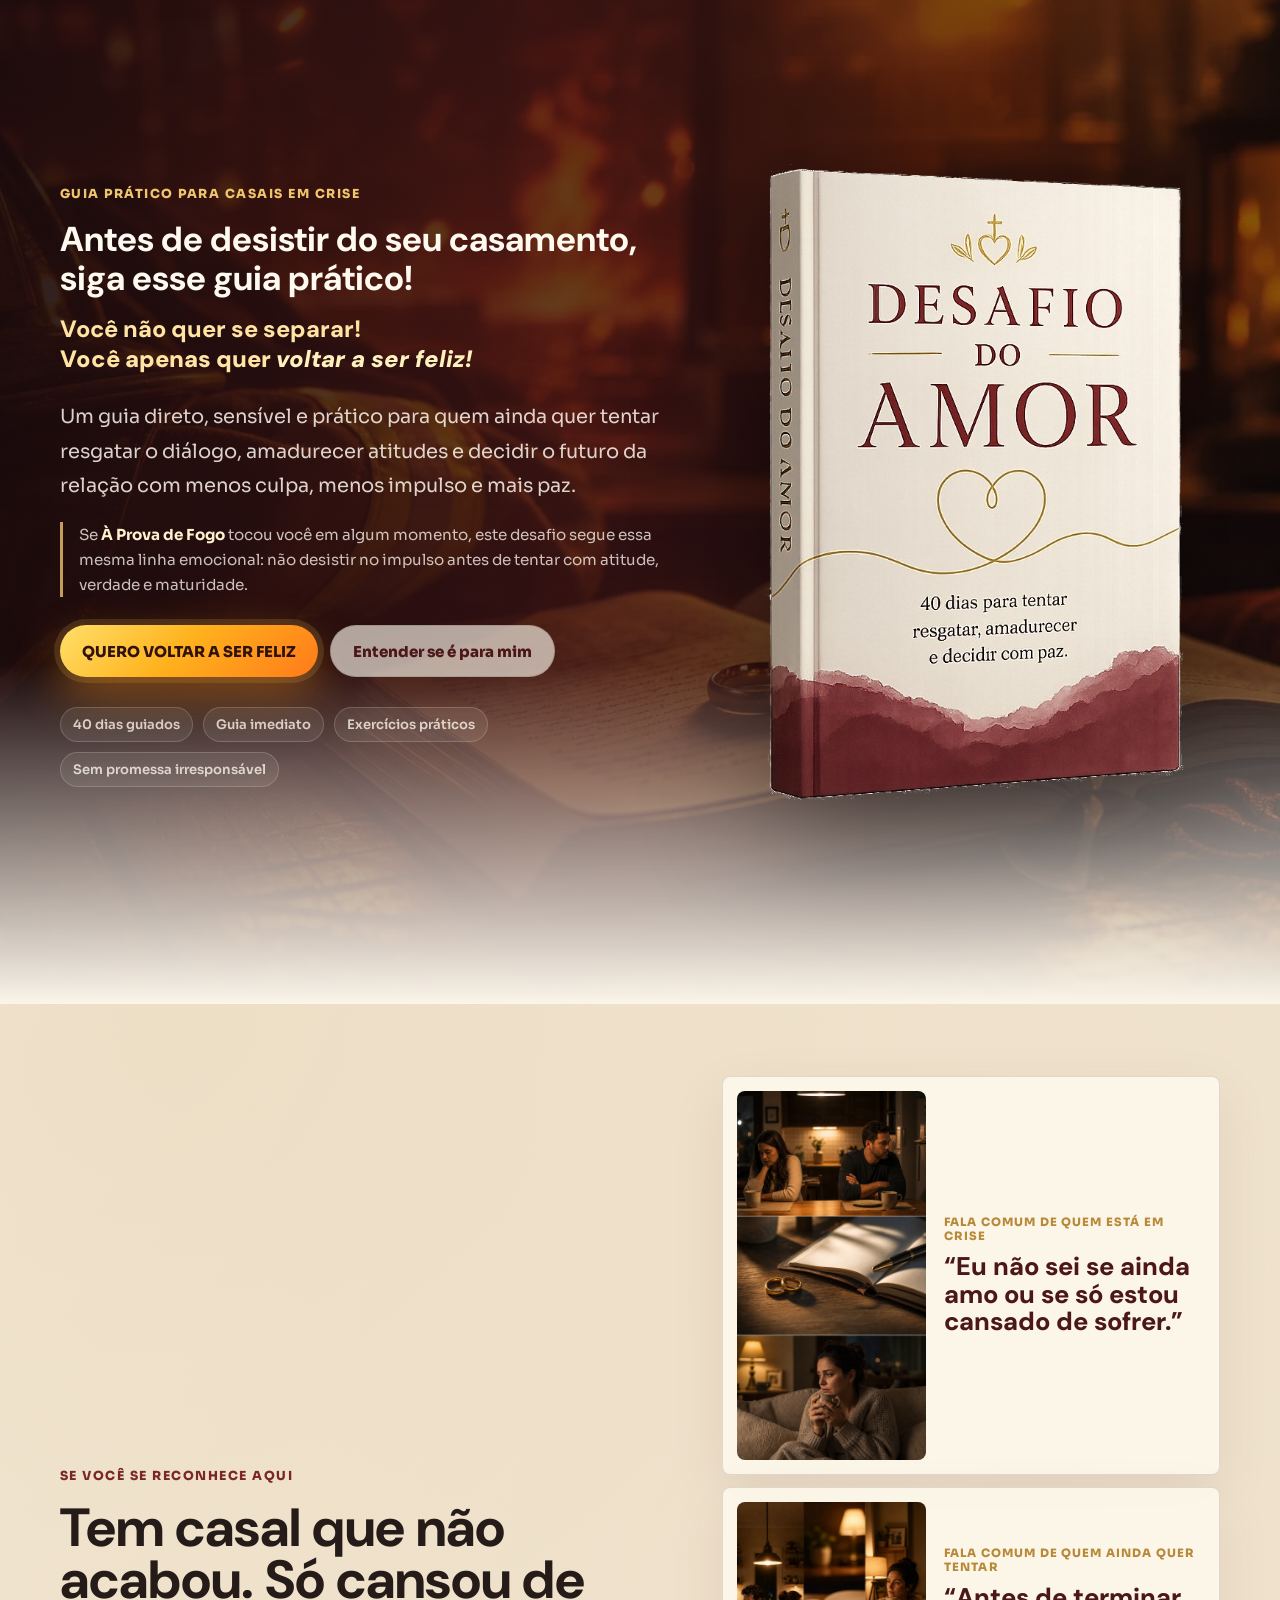
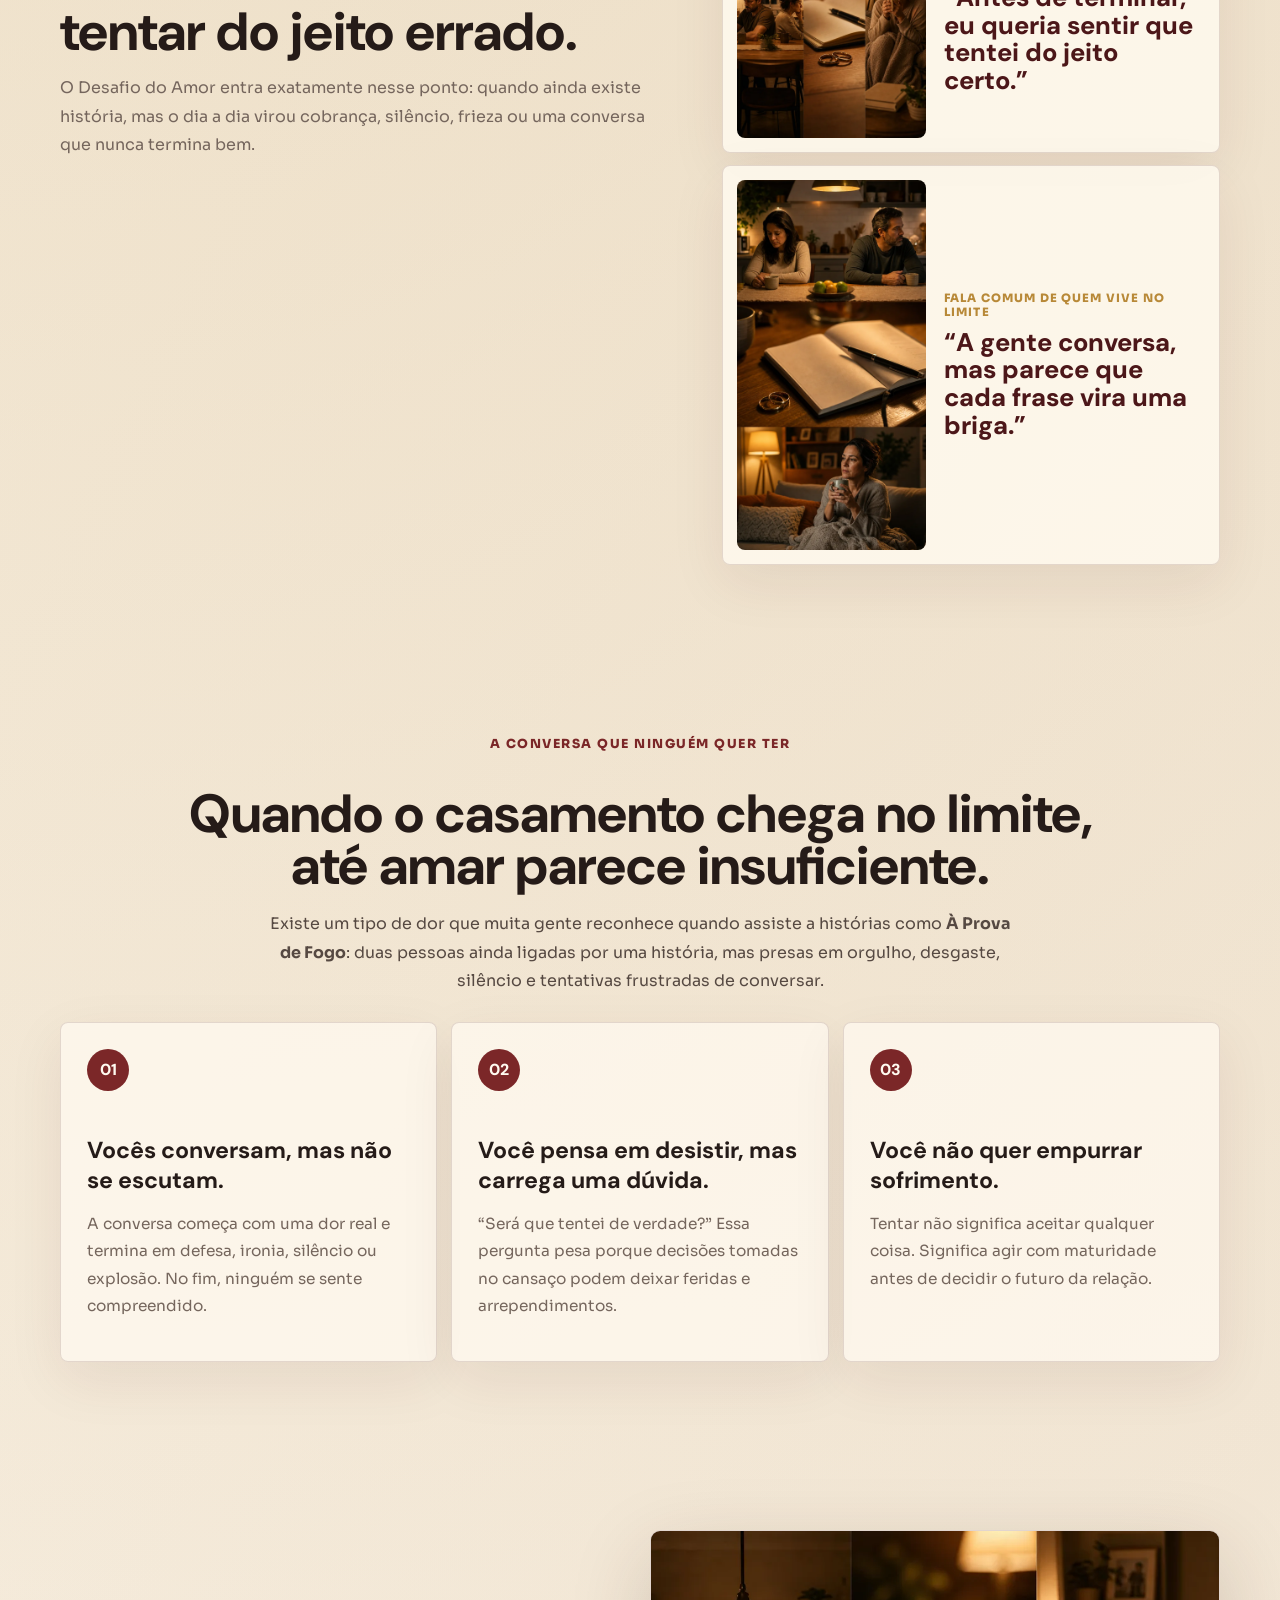
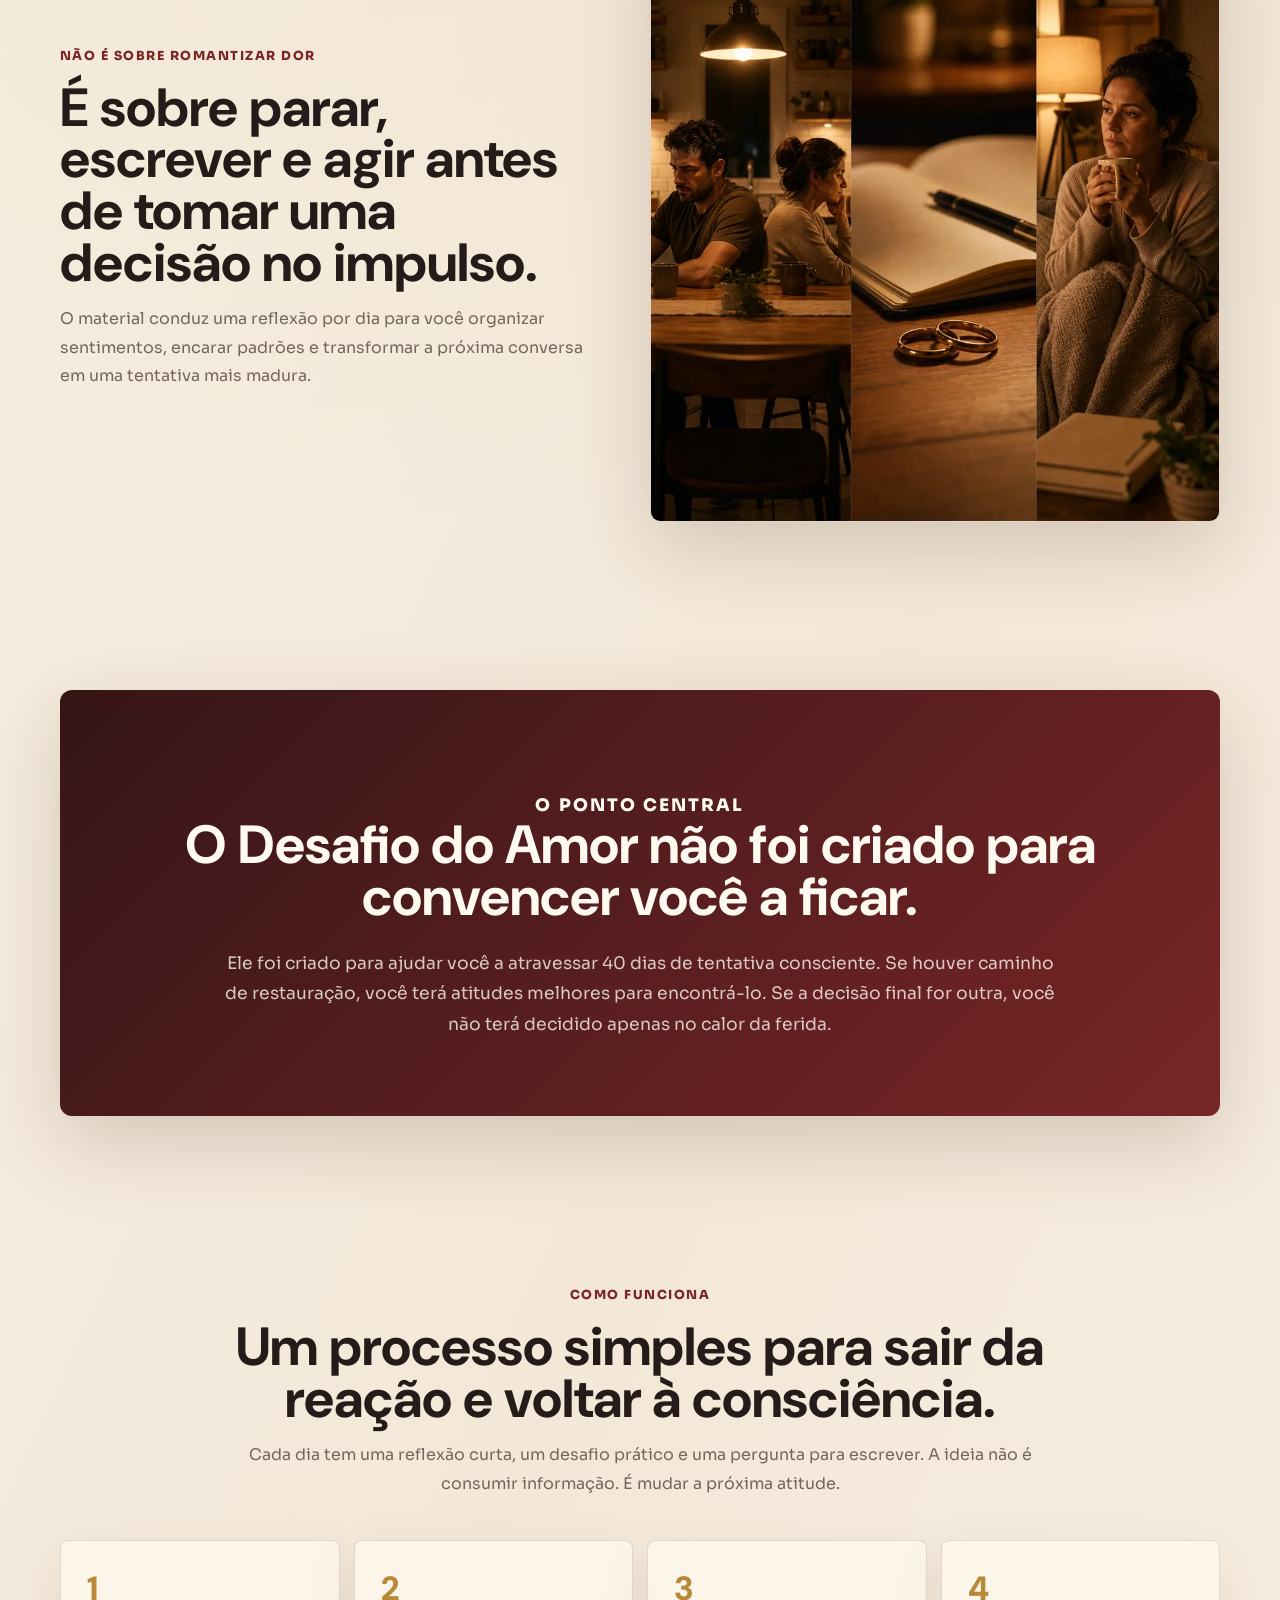
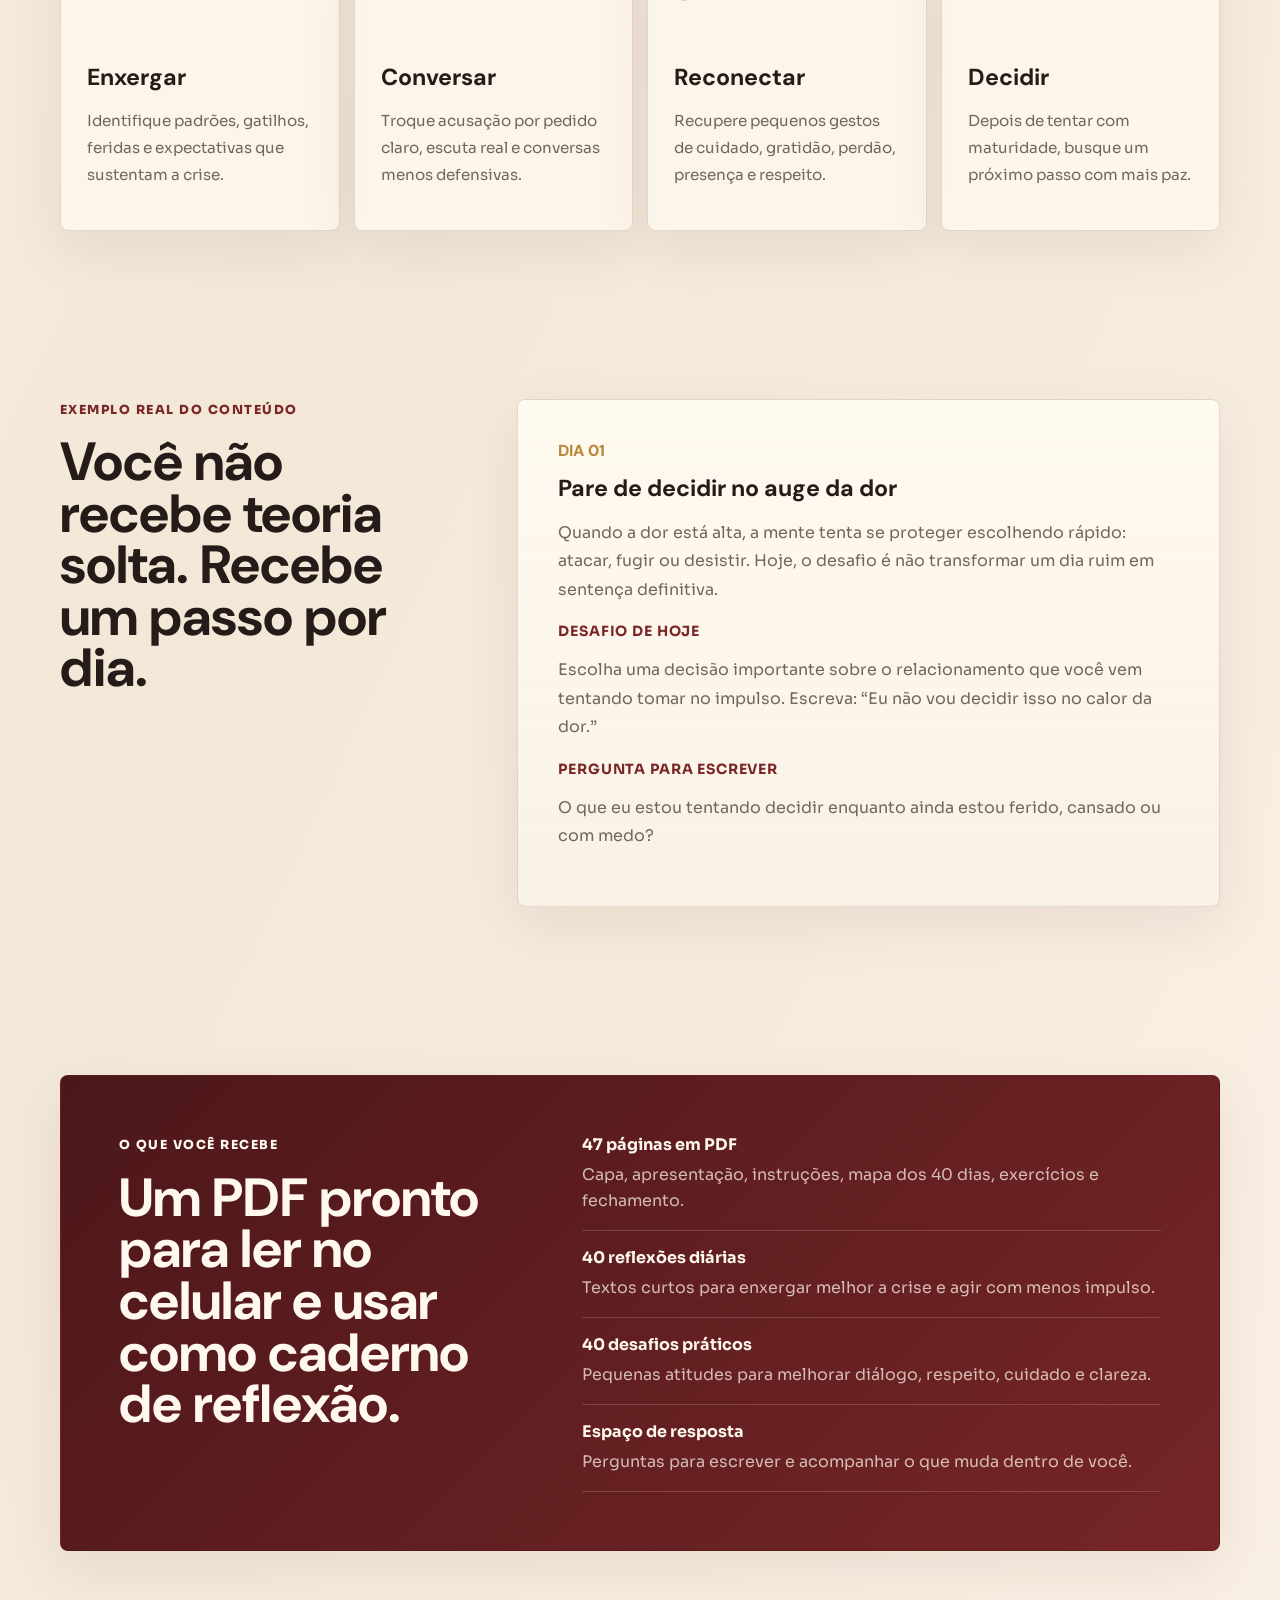
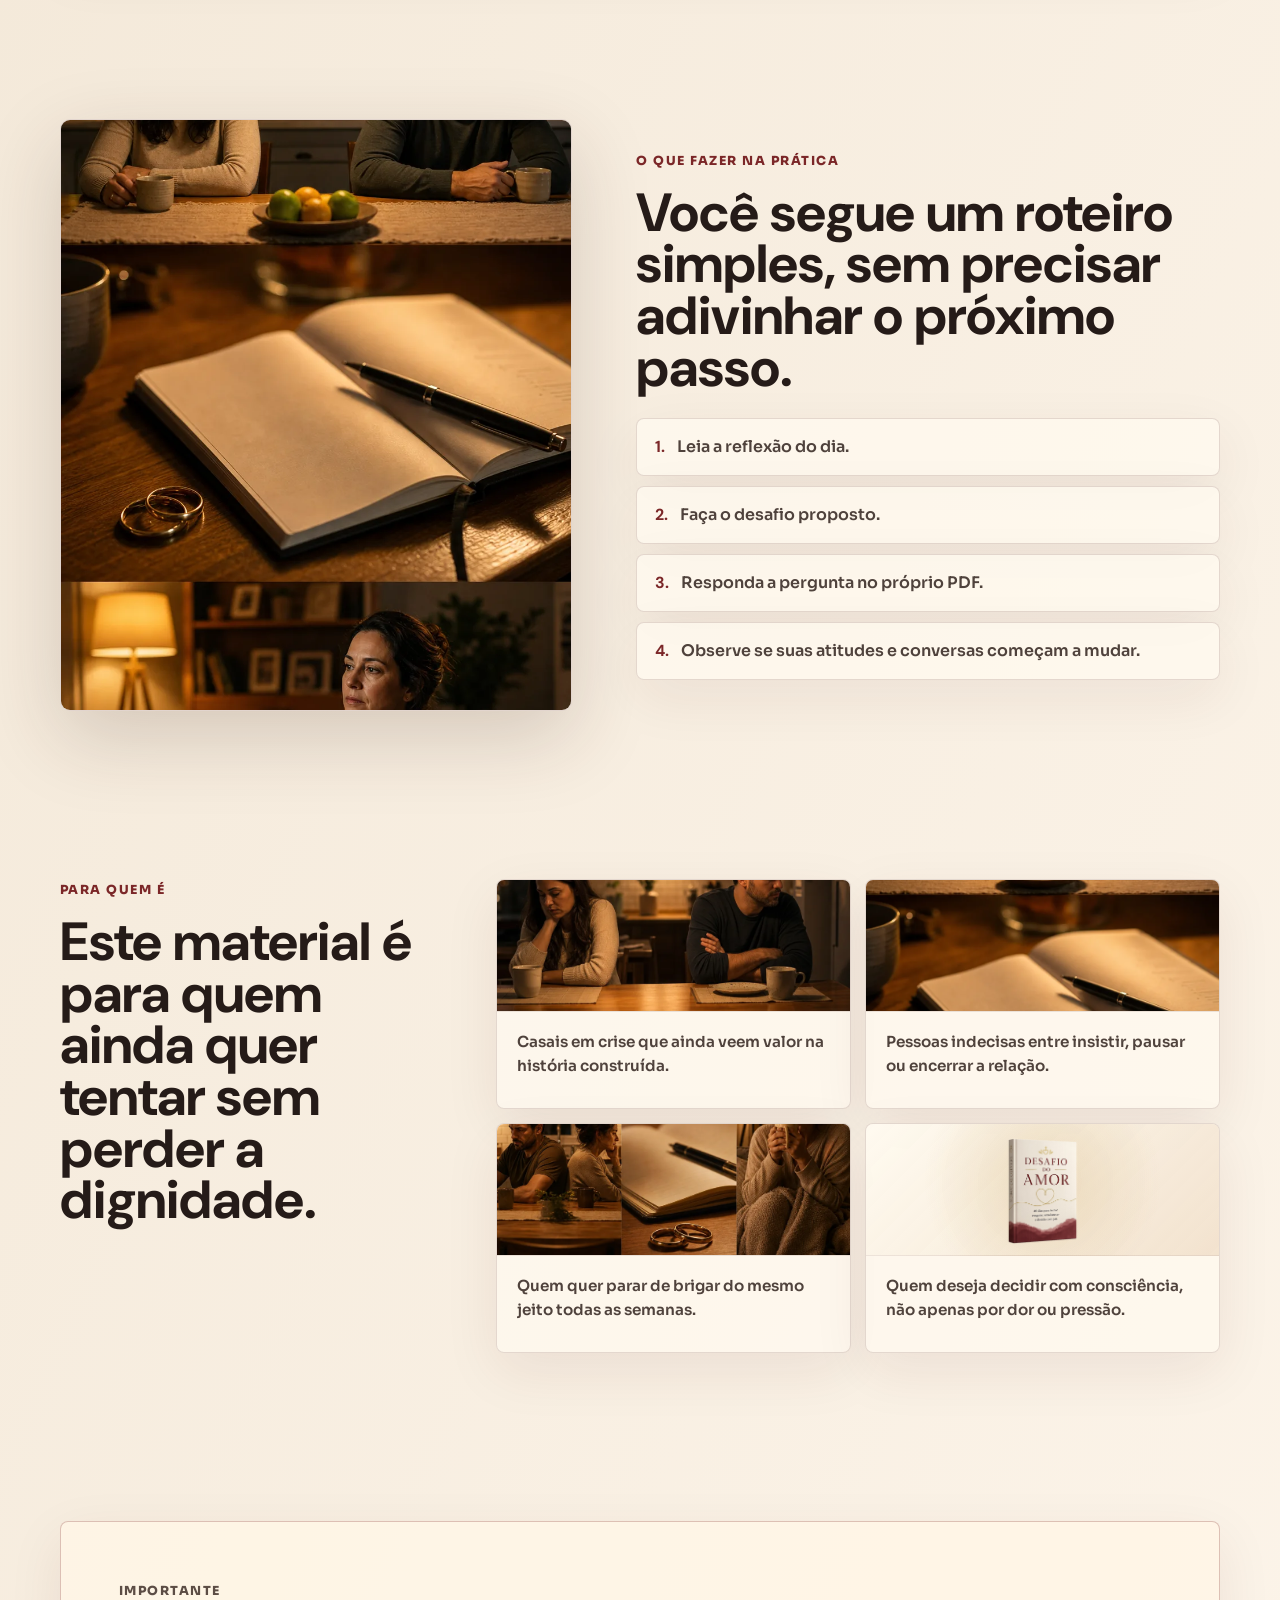
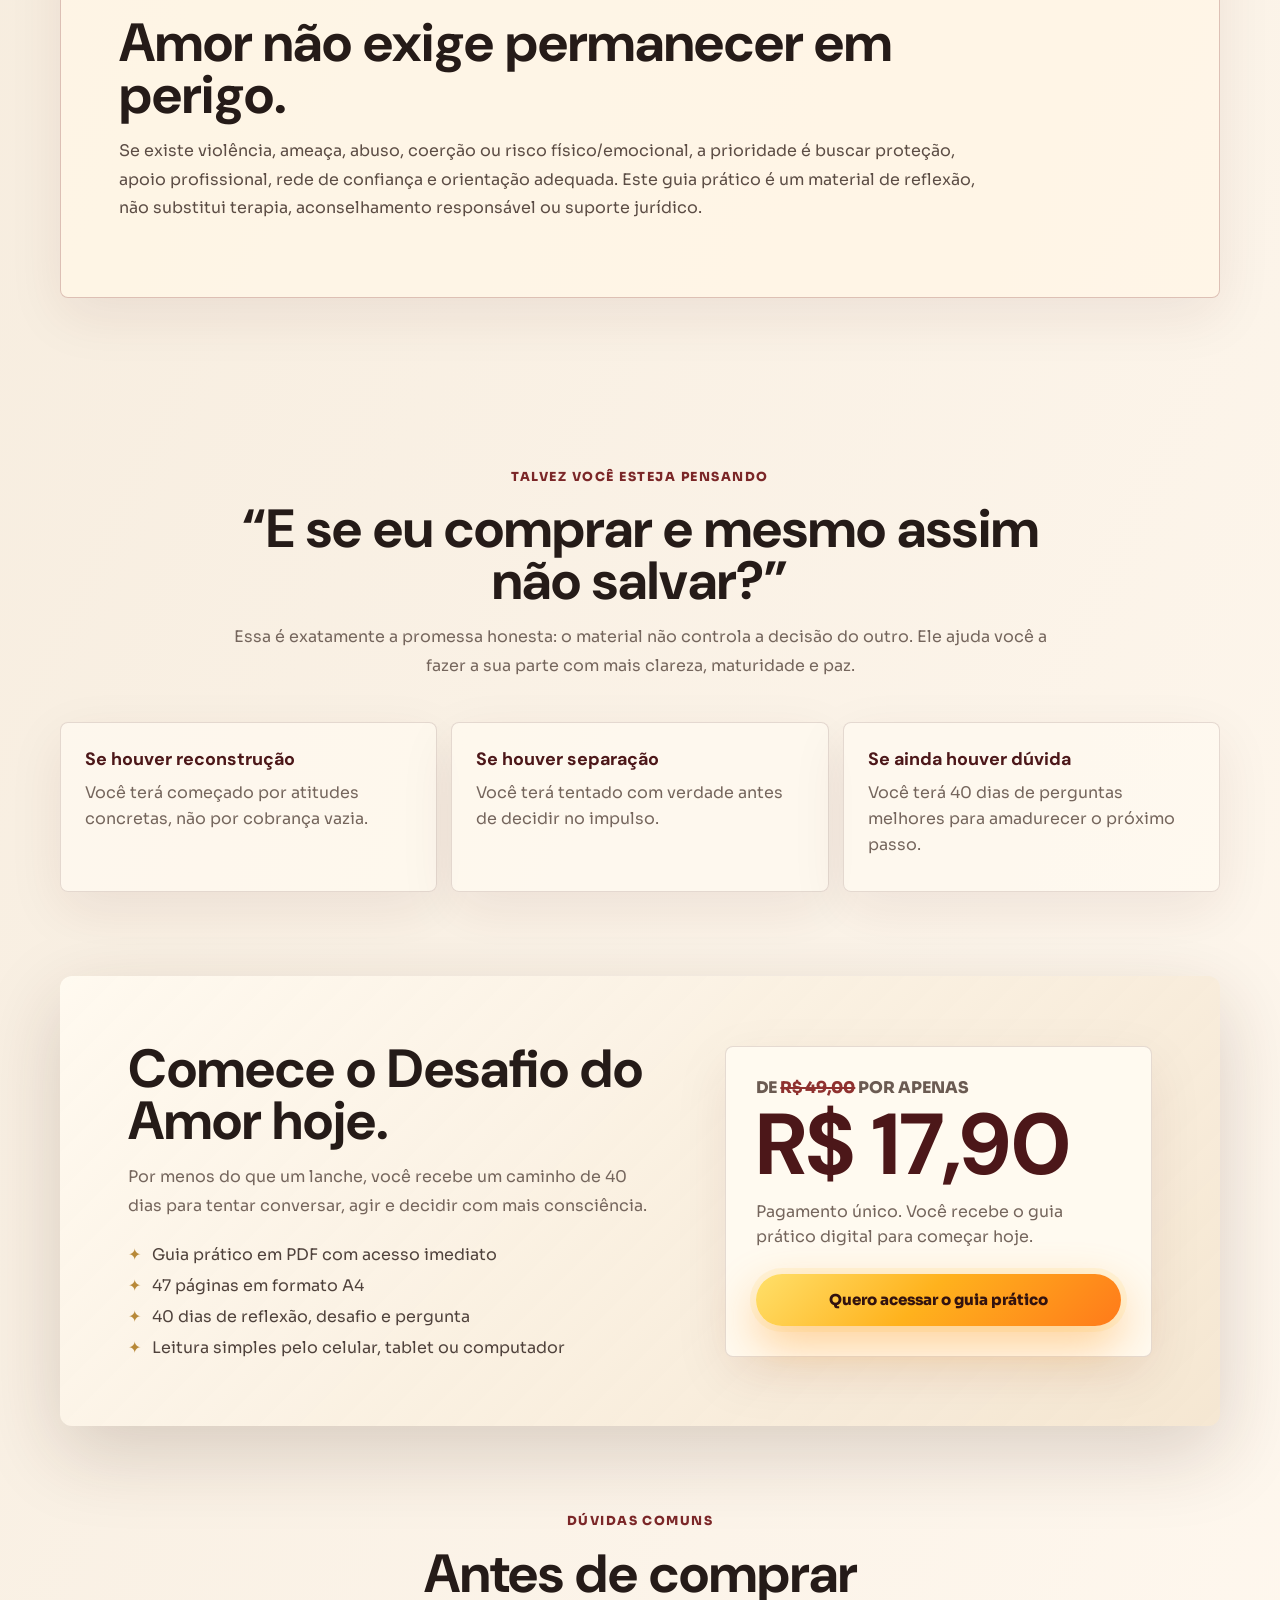
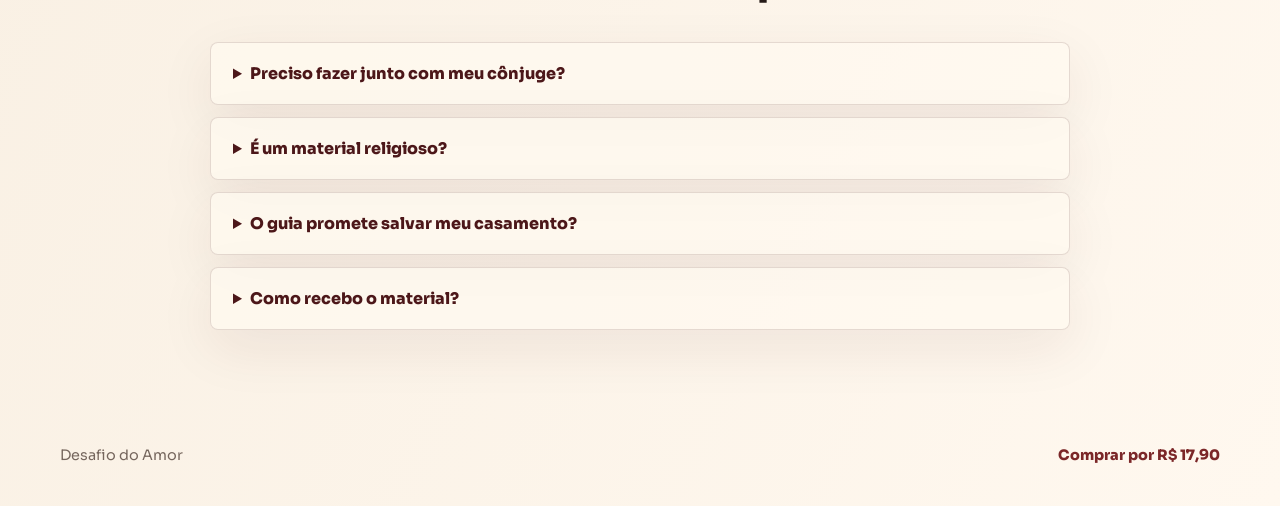
==== guia-desafio-do-amor/index.html @ afd7acd1 "Point secondary hero CTA to audience section" ====
<!doctype html>
<html lang="pt-BR">
  <head>
    <meta charset="utf-8" />
    <meta name="viewport" content="width=device-width, initial-scale=1" />
    <base href="/guia-desafio-do-amor/" />
    <title>Desafio do Amor | Guia prático de 40 dias para tentar com consciência</title>
    <meta
      name="description"
      content="Uma página de vendas completa para o guia prático Desafio do Amor: 40 dias para tentar resgatar, amadurecer e decidir com paz."
    />
    <meta name="robots" content="index, follow" />
    <meta name="theme-color" content="#4c1719" />
    <link rel="canonical" href="https://editorabuzzy.com/guia-desafio-do-amor" />
    <meta property="og:type" content="website" />
    <meta property="og:locale" content="pt_BR" />
    <meta property="og:url" content="https://editorabuzzy.com/guia-desafio-do-amor" />
    <meta property="og:title" content="Desafio do Amor" />
    <meta property="og:description" content="Antes de desistir do seu casamento, siga esse guia prático!" />
    <meta property="og:image" content="https://editorabuzzy.com/guia-desafio-do-amor/assets/images/desafio-do-amor-livro-novo.jpg" />
    <meta name="twitter:card" content="summary_large_image" />
    <meta name="twitter:title" content="Desafio do Amor" />
    <meta name="twitter:description" content="Antes de desistir do seu casamento, siga esse guia prático!" />
    <meta name="twitter:image" content="https://editorabuzzy.com/guia-desafio-do-amor/assets/images/desafio-do-amor-livro-novo.jpg" />
    <link rel="icon" href="assets/images/favicon.svg" type="image/svg+xml" />
    <link rel="preconnect" href="https://connect.facebook.net" crossorigin />
    <link rel="preconnect" href="https://fonts.googleapis.com" />
    <link rel="preconnect" href="https://fonts.gstatic.com" crossorigin />
    <link rel="preload" as="image" href="assets/images/desafio-do-amor-cinematic-bg.webp" fetchpriority="high" />
    <link rel="preload" as="image" href="assets/images/desafio-do-amor-livro-novo.png" fetchpriority="high" />
    <link rel="stylesheet" href="style.css?v=20260706-1931" />
    <script>
      !function(f,b,e,v,n,t,s){if(f.fbq)return;n=f.fbq=function(){n.callMethod?
      n.callMethod.apply(n,arguments):n.queue.push(arguments)};if(!f._fbq)f._fbq=n;
      n.push=n;n.loaded=!0;n.version='2.0';n.queue=[];t=b.createElement(e);t.async=!0;
      t.src=v;s=b.getElementsByTagName(e)[0];s.parentNode.insertBefore(t,s)}(window,
      document,'script','https://connect.facebook.net/en_US/fbevents.js');
      fbq('init', '463353215468745');
      fbq('track', 'PageView');
      fbq('track', 'ViewContent', {
        content_name: 'Desafio do Amor',
        content_category: 'Guia pratico',
        value: 17.90,
        currency: 'BRL'
      });
    </script>
  </head>
  <body>
    <noscript>
      <img height="1" width="1" style="display:none" alt=""
        src="https://www.facebook.com/tr?id=463353215468745&ev=PageView&noscript=1" />
    </noscript>
    <main id="top">
      <section class="hero">
        <div class="hero-copy" data-reveal>
          <p class="eyebrow">Guia prático para casais em crise</p>
          <h1 class="hero-promise">Antes de desistir do seu casamento, siga esse guia prático!</h1>
          <p class="hero-subpromise">
            <span>Você não quer se separar!</span>
            <strong>Você apenas quer <em>voltar a ser feliz!</em></strong>
          </p>
          <p class="hero-lead">
            Um guia direto, sensível e prático para quem ainda quer tentar resgatar o diálogo,
            amadurecer atitudes e decidir o futuro da relação com menos culpa, menos impulso e mais paz.
          </p>
          <p class="film-reference">
            Se <strong>À Prova de Fogo</strong> tocou você em algum momento, este desafio segue essa mesma
            linha emocional: não desistir no impulso antes de tentar com atitude, verdade e maturidade.
          </p>
          <div class="hero-actions">
            <a class="button button-primary" href="https://pay.kiwify.com.br/bqqpAX1" data-checkout>QUERO VOLTAR A SER FELIZ</a>
            <a class="button button-secondary" href="#para-quem">Entender se é para mim</a>
          </div>
          <div class="hero-inline-product">
            <img src="assets/images/desafio-do-amor-livro-novo.png" width="666" height="878" alt="Capa do livro Desafio do Amor" loading="eager" fetchpriority="high" />
            <div>
              <strong>GUIA PRÁTICO pronto para começar hoje</strong>
              <span>40 reflexões, desafios práticos e espaço para escrever.</span>
              <p class="film-reference film-reference-mobile">
                Se <strong>À Prova de Fogo</strong> tocou você em algum momento, este desafio segue essa mesma
                linha emocional: não desistir no impulso antes de tentar com atitude, verdade e maturidade.
              </p>
            </div>
          </div>
          <div class="trust-row" aria-label="Benefícios principais">
            <span>40 dias guiados</span>
            <span>Guia imediato</span>
            <span>Exercícios práticos</span>
            <span>Sem promessa irresponsável</span>
          </div>
        </div>

        <div class="hero-visual" data-reveal>
          <div class="image-frame">
            <img src="assets/images/desafio-do-amor-livro-novo.png" width="666" height="878" alt="Capa do livro Desafio do Amor" loading="eager" fetchpriority="high" />
          </div>
        </div>
      </section>

      <section class="voice-section">
        <div class="voice-copy" data-reveal>
          <p class="eyebrow">Se você se reconhece aqui</p>
          <h2>Tem casal que não acabou. Só cansou de tentar do jeito errado.</h2>
          <p>
            O Desafio do Amor entra exatamente nesse ponto: quando ainda existe história, mas o
            dia a dia virou cobrança, silêncio, frieza ou uma conversa que nunca termina bem.
          </p>
        </div>
        <div class="voice-grid">
          <div class="voice-cards">
            <article data-reveal>
              <figure class="voice-card-image">
                <img src="assets/images/casal-distante.webp" width="897" height="1752" alt="Casal sentado distante em uma mesa" loading="lazy" decoding="async" />
              </figure>
              <div>
                <span>Fala comum de quem está em crise</span>
                <p>“Eu não sei se ainda amo ou se só estou cansado de sofrer.”</p>
              </div>
            </article>
            <article data-reveal>
              <figure class="voice-card-image">
                <img src="assets/images/aliancas-diario.webp" width="900" height="1124" alt="Alianças próximas de um diário aberto" loading="lazy" decoding="async" />
              </figure>
              <div>
                <span>Fala comum de quem ainda quer tentar</span>
                <p>“Antes de terminar, eu queria sentir que tentei do jeito certo.”</p>
              </div>
            </article>
            <article data-reveal>
              <figure class="voice-card-image">
                <img src="assets/images/reflexao-sofa.webp" width="897" height="1752" alt="Pessoa refletindo em casa com expressão cansada" loading="lazy" decoding="async" />
              </figure>
              <div>
                <span>Fala comum de quem vive no limite</span>
                <p>“A gente conversa, mas parece que cada frase vira uma briga.”</p>
              </div>
            </article>
          </div>
        </div>
      </section>

      <section id="historia" class="story-section">
        <div class="story-lede" data-reveal>
          <p class="eyebrow">A conversa que ninguém quer ter</p>
          <h2>Quando o casamento chega no limite, até amar parece insuficiente.</h2>
          <p>
            Existe um tipo de dor que muita gente reconhece quando assiste a histórias como
            <strong>À Prova de Fogo</strong>: duas pessoas ainda ligadas por uma história, mas presas em
            orgulho, desgaste, silêncio e tentativas frustradas de conversar.
          </p>
        </div>
        <div class="story-grid">
          <div class="story-card" data-reveal>
            <span>01</span>
            <h3>Vocês conversam, mas não se escutam.</h3>
            <p>
              A conversa começa com uma dor real e termina em defesa, ironia, silêncio ou explosão.
              No fim, ninguém se sente compreendido.
            </p>
          </div>
          <div class="story-card" data-reveal>
            <span>02</span>
            <h3>Você pensa em desistir, mas carrega uma dúvida.</h3>
            <p>
              “Será que tentei de verdade?” Essa pergunta pesa porque decisões tomadas no cansaço
              podem deixar feridas e arrependimentos.
            </p>
          </div>
          <div class="story-card" data-reveal>
            <span>03</span>
            <h3>Você não quer empurrar sofrimento.</h3>
            <p>
              Tentar não significa aceitar qualquer coisa. Significa agir com maturidade antes de
              decidir o futuro da relação.
            </p>
          </div>
        </div>
      </section>

      <section class="visual-break-section">
        <div class="visual-break-copy" data-reveal>
          <p class="eyebrow">Não é sobre romantizar dor</p>
          <h2>É sobre parar, escrever e agir antes de tomar uma decisão no impulso.</h2>
          <p>
            O material conduz uma reflexão por dia para você organizar sentimentos, encarar
            padrões e transformar a próxima conversa em uma tentativa mais madura.
          </p>
        </div>
        <figure class="visual-card" data-reveal>
          <img src="assets/images/aliancas-diario.webp" width="900" height="1124" alt="Alianças próximas de um diário aberto" loading="lazy" decoding="async" />
        </figure>
      </section>

      <section class="manifesto-section">
        <div class="manifesto" data-reveal>
          <p class="eyebrow">O ponto central</p>
          <h2>O Desafio do Amor não foi criado para convencer você a ficar.</h2>
          <p>
            Ele foi criado para ajudar você a atravessar 40 dias de tentativa consciente.
            Se houver caminho de restauração, você terá atitudes melhores para encontrá-lo.
            Se a decisão final for outra, você não terá decidido apenas no calor da ferida.
          </p>
        </div>
      </section>

      <section id="metodo" class="method-section">
        <div class="centered" data-reveal>
          <p class="eyebrow">Como funciona</p>
          <h2>Um processo simples para sair da reação e voltar à consciência.</h2>
          <p>
            Cada dia tem uma reflexão curta, um desafio prático e uma pergunta para escrever.
            A ideia não é consumir informação. É mudar a próxima atitude.
          </p>
        </div>

        <div class="steps-grid">
          <article data-reveal>
            <span>1</span>
            <h3>Enxergar</h3>
            <p>Identifique padrões, gatilhos, feridas e expectativas que sustentam a crise.</p>
          </article>
          <article data-reveal>
            <span>2</span>
            <h3>Conversar</h3>
            <p>Troque acusação por pedido claro, escuta real e conversas menos defensivas.</p>
          </article>
          <article data-reveal>
            <span>3</span>
            <h3>Reconectar</h3>
            <p>Recupere pequenos gestos de cuidado, gratidão, perdão, presença e respeito.</p>
          </article>
          <article data-reveal>
            <span>4</span>
            <h3>Decidir</h3>
            <p>Depois de tentar com maturidade, busque um próximo passo com mais paz.</p>
          </article>
        </div>
      </section>

      <section class="sample-section">
        <div data-reveal>
          <p class="eyebrow">Exemplo real do conteúdo</p>
          <h2>Você não recebe teoria solta. Recebe um passo por dia.</h2>
        </div>
        <div class="sample-card" data-reveal>
          <span>DIA 01</span>
          <h3>Pare de decidir no auge da dor</h3>
          <p>
            Quando a dor está alta, a mente tenta se proteger escolhendo rápido: atacar, fugir ou
            desistir. Hoje, o desafio é não transformar um dia ruim em sentença definitiva.
          </p>
          <strong>Desafio de hoje</strong>
          <p>
            Escolha uma decisão importante sobre o relacionamento que você vem tentando tomar no
            impulso. Escreva: “Eu não vou decidir isso no calor da dor.”
          </p>
          <strong>Pergunta para escrever</strong>
          <p>O que eu estou tentando decidir enquanto ainda estou ferido, cansado ou com medo?</p>
        </div>
      </section>

      <section id="recebe" class="content-section">
        <div class="content-panel" data-reveal>
          <div>
            <p class="eyebrow">O que você recebe</p>
            <h2>Um PDF pronto para ler no celular e usar como caderno de reflexão.</h2>
          </div>
          <div class="benefit-list">
            <div>
              <strong>47 páginas em PDF</strong>
              <span>Capa, apresentação, instruções, mapa dos 40 dias, exercícios e fechamento.</span>
            </div>
            <div>
              <strong>40 reflexões diárias</strong>
              <span>Textos curtos para enxergar melhor a crise e agir com menos impulso.</span>
            </div>
            <div>
              <strong>40 desafios práticos</strong>
              <span>Pequenas atitudes para melhorar diálogo, respeito, cuidado e clareza.</span>
            </div>
            <div>
              <strong>Espaço de resposta</strong>
              <span>Perguntas para escrever e acompanhar o que muda dentro de você.</span>
            </div>
          </div>
        </div>
      </section>

      <section class="decision-section">
        <figure class="visual-card" data-reveal>
          <img src="assets/images/reflexao-sofa.webp" width="897" height="1752" alt="Pessoa refletindo em casa com expressão cansada" loading="lazy" decoding="async" />
        </figure>
        <div data-reveal>
          <p class="eyebrow">O que fazer na prática</p>
          <h2>Você segue um roteiro simples, sem precisar adivinhar o próximo passo.</h2>
          <div class="decision-list">
            <div><strong>1.</strong> Leia a reflexão do dia.</div>
            <div><strong>2.</strong> Faça o desafio proposto.</div>
            <div><strong>3.</strong> Responda a pergunta no próprio PDF.</div>
            <div><strong>4.</strong> Observe se suas atitudes e conversas começam a mudar.</div>
          </div>
        </div>
      </section>

      <section id="para-quem" class="audience-section">
        <div data-reveal>
          <p class="eyebrow">Para quem é</p>
          <h2>Este material é para quem ainda quer tentar sem perder a dignidade.</h2>
        </div>
        <div class="audience-grid">
          <div data-reveal>
            <img src="assets/images/casal-distante.webp" width="897" height="1752" alt="Casal em crise sentado distante" loading="lazy" decoding="async" />
            <span>Casais em crise que ainda veem valor na história construída.</span>
          </div>
          <div data-reveal>
            <img src="assets/images/reflexao-sofa.webp" width="897" height="1752" alt="Pessoa refletindo no sofá" loading="lazy" decoding="async" />
            <span>Pessoas indecisas entre insistir, pausar ou encerrar a relação.</span>
          </div>
          <div data-reveal>
            <img src="assets/images/aliancas-diario.webp" width="900" height="1124" alt="Alianças próximas de um diário aberto" loading="lazy" decoding="async" />
            <span>Quem quer parar de brigar do mesmo jeito todas as semanas.</span>
          </div>
          <div data-reveal>
            <img src="assets/images/desafio-do-amor-livro-novo.png" width="666" height="878" alt="Livro Desafio do Amor" loading="lazy" decoding="async" />
            <span>Quem deseja decidir com consciência, não apenas por dor ou pressão.</span>
          </div>
        </div>
      </section>

      <section class="warning-section">
        <div class="warning-card" data-reveal>
          <p class="eyebrow">Importante</p>
          <h2>Amor não exige permanecer em perigo.</h2>
          <p>
            Se existe violência, ameaça, abuso, coerção ou risco físico/emocional, a prioridade é
            buscar proteção, apoio profissional, rede de confiança e orientação adequada. Este guia
            prático é um material de reflexão, não substitui terapia, aconselhamento responsável ou suporte jurídico.
          </p>
        </div>
      </section>

      <section class="objection-section">
        <div class="centered" data-reveal>
          <p class="eyebrow">Talvez você esteja pensando</p>
          <h2>“E se eu comprar e mesmo assim não salvar?”</h2>
          <p>
            Essa é exatamente a promessa honesta: o material não controla a decisão do outro.
            Ele ajuda você a fazer a sua parte com mais clareza, maturidade e paz.
          </p>
        </div>
        <div class="objection-grid">
          <div data-reveal>
            <strong>Se houver reconstrução</strong>
            <span>Você terá começado por atitudes concretas, não por cobrança vazia.</span>
          </div>
          <div data-reveal>
            <strong>Se houver separação</strong>
            <span>Você terá tentado com verdade antes de decidir no impulso.</span>
          </div>
          <div data-reveal>
            <strong>Se ainda houver dúvida</strong>
            <span>Você terá 40 dias de perguntas melhores para amadurecer o próximo passo.</span>
          </div>
        </div>
      </section>

      <section id="comprar" class="offer-section">
        <div class="offer-copy" data-reveal>
          <h2>Comece o Desafio do Amor hoje.</h2>
          <p>
            Por menos do que um lanche, você recebe um caminho de 40 dias para tentar conversar,
            agir e decidir com mais consciência.
          </p>
          <ul>
            <li>Guia prático em PDF com acesso imediato</li>
            <li>47 páginas em formato A4</li>
            <li>40 dias de reflexão, desafio e pergunta</li>
            <li>Leitura simples pelo celular, tablet ou computador</li>
          </ul>
        </div>
        <div class="checkout-card" data-reveal>
          <span class="anchor-price">De <s>R$ 49,00</s> por apenas</span>
          <strong class="price">R$ 17,90</strong>
          <span class="price-note">Pagamento único. Você recebe o guia prático digital para começar hoje.</span>
          <a class="button button-primary button-full" href="https://pay.kiwify.com.br/bqqpAX1" data-checkout>Quero acessar o guia prático</a>
        </div>
      </section>

      <section id="duvidas" class="faq-section">
        <div class="centered" data-reveal>
          <p class="eyebrow">Dúvidas comuns</p>
          <h2>Antes de comprar</h2>
        </div>
        <div class="faq-list">
          <details data-reveal>
            <summary>Preciso fazer junto com meu cônjuge?</summary>
            <p>
              Não. O ideal é que os dois participem, mas uma pessoa já pode começar mudando a forma
              como enxerga, conversa e age.
            </p>
          </details>
          <details data-reveal>
            <summary>É um material religioso?</summary>
            <p>
              Ele respeita valores cristãos, mas foi escrito de forma prática para qualquer pessoa
              que deseja tentar com consciência e maturidade.
            </p>
          </details>
          <details data-reveal>
            <summary>O guia promete salvar meu casamento?</summary>
            <p>
              Não. A promessa é ajudar você a atravessar 40 dias com mais clareza, diálogo e paz,
              independentemente da decisão final.
            </p>
          </details>
          <details data-reveal>
            <summary>Como recebo o material?</summary>
            <p>
              Após a compra, o ideal é entregar o PDF por página de obrigado, e-mail ou área de
              membros, conforme o checkout escolhido.
            </p>
          </details>
        </div>
      </section>
    </main>

    <footer class="site-footer">
      <span>Desafio do Amor</span>
      <a href="https://pay.kiwify.com.br/bqqpAX1" data-checkout>Comprar por R$ 17,90</a>
    </footer>

    <script src="script.js?v=20260706-1931"></script>
  </body>
</html>
---- guia-desafio-do-amor/style.css ----
@import url("https://fonts.googleapis.com/css2?family=Cormorant+Garamond:wght@600;700&family=DM+Sans:wght@500;600;700;800&family=Sora:wght@300;400;500;600;700&display=swap");

:root {
  --ivory: #f7f0e4;
  --paper: #fffaf0;
  --ink: #251b18;
  --muted: #75665d;
  --wine: #7b2728;
  --wine-dark: #4c1719;
  --gold: #b88938;
  --olive: #6e7251;
  --line: rgba(76, 23, 25, 0.14);
  --shadow: 0 26px 80px rgba(62, 33, 21, 0.18);
  --radius: 8px;
}

* {
  box-sizing: border-box;
}

html {
  scroll-behavior: smooth;
}

body {
  margin: 0;
  color: var(--ink);
  background:
    radial-gradient(circle at 12% 10%, rgba(184, 137, 56, 0.18), transparent 30%),
    linear-gradient(115deg, #fbf5ea 0%, #f3e8d8 45%, #fff8ef 100%);
  font-family: "Sora", sans-serif;
}

body::before {
  position: fixed;
  inset: 0;
  z-index: -1;
  pointer-events: none;
  content: "";
  background-image: linear-gradient(rgba(76, 23, 25, 0.04) 1px, transparent 1px);
  background-size: 100% 18px;
  opacity: 0.38;
}

a {
  color: inherit;
  text-decoration: none;
}

img {
  display: block;
  max-width: 100%;
}

.trust-row,
.hero-actions,
.site-footer {
  display: flex;
  align-items: center;
}

.hero,
.voice-section,
.story-section,
.visual-break-section,
.manifesto-section,
.problem-section,
.method-section,
.sample-section,
.content-section,
.decision-section,
.audience-section,
.warning-section,
.objection-section,
.belief-section,
.offer-section,
.faq-section {
  width: min(1160px, calc(100% - 32px));
  margin: 0 auto;
}

.hero {
  position: relative;
  display: grid;
  grid-template-columns: minmax(0, 0.94fr) minmax(380px, 0.76fr);
  gap: clamp(28px, 5vw, 72px);
  align-items: center;
  min-height: 100vh;
  width: 100%;
  padding: 44px max(16px, calc((100vw - 1160px) / 2)) 78px;
  overflow: hidden;
  color: var(--paper);
}

.hero::before {
  position: absolute;
  inset: 0;
  z-index: -2;
  content: "";
  background:
    linear-gradient(90deg, rgba(28, 11, 12, 0.92) 0%, rgba(56, 18, 19, 0.78) 42%, rgba(24, 12, 10, 0.5) 100%),
    url("assets/images/desafio-do-amor-cinematic-bg.webp") center / cover no-repeat;
}

.hero::after {
  position: absolute;
  inset: auto 0 0;
  z-index: -1;
  height: 34%;
  content: "";
  background: linear-gradient(180deg, transparent, #fbf5ea);
}

.eyebrow,
.section-kicker,
.price-label {
  margin: 0 0 16px;
  color: var(--wine);
  font-size: 0.78rem;
  font-weight: 800;
  letter-spacing: 0.12em;
  text-transform: uppercase;
}

h1,
h2,
h3 {
  margin: 0;
  font-family: "DM Sans", sans-serif;
  letter-spacing: 0;
}

h1 {
  max-width: 790px;
  font-size: clamp(2.75rem, 5.8vw, 5.55rem);
  line-height: 0.94;
}

.hero-promise {
  max-width: 720px;
  font-size: clamp(1.37rem, 2.7vw, 2.61rem);
  line-height: 1.12;
  text-decoration: none;
}

h2 {
  font-size: clamp(2rem, 4.2vw, 4.6rem);
  line-height: 0.96;
}

h3 {
  font-size: 1.45rem;
}

p {
  color: var(--muted);
  font-size: 1rem;
  line-height: 1.78;
}

.hero-lead {
  max-width: 650px;
  margin: 26px 0 0;
  color: rgba(255, 248, 239, 0.84);
  font-size: clamp(1.02rem, 1.6vw, 1.22rem);
}

.hero-subpromise {
  display: flex;
  flex-direction: column;
  align-items: flex-start;
  gap: 0.08em;
  max-width: 700px;
  margin: 18px 0 0;
  color: #ffe4a3;
  font-family: "DM Sans", sans-serif;
  font-size: clamp(1.12rem, 1.85vw, 1.48rem);
  font-weight: 800;
  line-height: 1.18;
}

.hero-subpromise strong {
  display: inline;
  color: #ffe4a3;
  font: inherit;
  font-weight: 900;
}

.hero-subpromise em {
  color: #fff1bd;
  font-style: italic;
  font-weight: 900;
}

.hero .eyebrow {
  color: #f0c46d;
}

.film-reference {
  max-width: 620px;
  margin: 18px 0 0;
  padding-left: 16px;
  border-left: 3px solid rgba(240, 196, 109, 0.8);
  color: rgba(255, 248, 239, 0.76);
  font-size: 0.95rem;
  line-height: 1.65;
}

.film-reference strong {
  color: #fff2ce;
}

.film-reference-mobile {
  display: none;
}

.hero-actions {
  flex-wrap: wrap;
  gap: 12px;
  margin-top: 28px;
}

.button {
  position: relative;
  isolation: isolate;
  display: inline-flex;
  min-height: 52px;
  align-items: center;
  justify-content: center;
  overflow: hidden;
  padding: 15px 22px;
  border-radius: 999px;
  font-size: 0.94rem;
  font-weight: 800;
  transition: transform 180ms ease, box-shadow 180ms ease, background 180ms ease;
}

.button:hover {
  transform: translateY(-2px);
}

.button-primary {
  color: #fff8ef;
  background: linear-gradient(135deg, var(--wine), var(--wine-dark));
  box-shadow: 0 18px 42px rgba(123, 39, 40, 0.26);
}

.hero-actions .button-primary,
.checkout-card .button-primary {
  color: #32120f;
  background: linear-gradient(135deg, #ffe06a 0%, #ffb21d 46%, #ff7a1a 100%);
  box-shadow:
    0 18px 46px rgba(255, 150, 26, 0.44),
    0 0 0 6px rgba(255, 214, 92, 0.14);
  animation: ctaAttention 1.65s ease-in-out infinite;
}

.hero-actions .button-primary::before,
.hero-actions .button-primary::after,
.checkout-card .button-primary::before,
.checkout-card .button-primary::after {
  position: absolute;
  content: "";
  pointer-events: none;
}

.hero-actions .button-primary::before,
.checkout-card .button-primary::before {
  inset: -28% auto -28% -42%;
  z-index: -1;
  width: 34%;
  transform: rotate(18deg);
  background: rgba(255, 255, 255, 0.55);
  filter: blur(1px);
  animation: ctaShine 2.2s ease-in-out infinite;
}

.hero-actions .button-primary::after,
.checkout-card .button-primary::after {
  inset: -8px;
  z-index: -2;
  border: 2px solid rgba(255, 228, 112, 0.62);
  border-radius: inherit;
  animation: ctaRing 1.65s ease-out infinite;
}

.button-secondary {
  border: 1px solid var(--line);
  color: var(--wine-dark);
  background: rgba(255, 250, 240, 0.64);
}

@keyframes ctaAttention {
  0%,
  100% {
    transform: translateY(0) scale(1);
    box-shadow:
      0 18px 46px rgba(255, 150, 26, 0.44),
      0 0 0 6px rgba(255, 214, 92, 0.14);
  }

  50% {
    transform: translateY(-2px) scale(1.035);
    box-shadow:
      0 24px 58px rgba(255, 150, 26, 0.56),
      0 0 0 11px rgba(255, 214, 92, 0.22);
  }
}

@keyframes ctaShine {
  0% {
    left: -46%;
  }

  42%,
  100% {
    left: 122%;
  }
}

@keyframes ctaRing {
  0% {
    opacity: 0.7;
    transform: scale(0.98);
  }

  100% {
    opacity: 0;
    transform: scale(1.18);
  }
}

.hero-inline-product {
  display: none;
  align-items: center;
  gap: 14px;
  margin-top: 18px;
  padding: 12px;
  border: 1px solid rgba(255, 248, 239, 0.2);
  border-radius: var(--radius);
  background: rgba(255, 250, 240, 0.1);
}

.hero-inline-product img {
  width: 76px;
  height: 96px;
  flex: 0 0 auto;
  border-radius: 6px;
  object-fit: cover;
}

.hero-inline-product strong,
.hero-inline-product span {
  display: block;
}

.hero-inline-product strong {
  color: #fff8ef;
  font-family: "DM Sans", sans-serif;
  font-size: 1rem;
}

.hero-inline-product span {
  margin-top: 3px;
  color: rgba(255, 248, 239, 0.7);
  font-size: 0.84rem;
  line-height: 1.45;
}

.trust-row {
  flex-wrap: wrap;
  gap: 10px;
  margin-top: 30px;
}

.trust-row span {
  padding: 8px 12px;
  border: 1px solid rgba(255, 248, 239, 0.18);
  border-radius: 999px;
  color: rgba(255, 248, 239, 0.78);
  background: rgba(255, 250, 240, 0.08);
  font-size: 0.82rem;
  font-weight: 600;
}

.hero-visual {
  position: relative;
  align-self: center;
  padding-top: 4px;
}

.image-frame {
  overflow: visible;
  border: 0;
  background: transparent;
  filter: drop-shadow(0 34px 64px rgba(0, 0, 0, 0.48));
}

.image-frame img {
  width: 100%;
  min-height: 0;
  object-fit: contain;
}

.problem-section,
.voice-section,
.story-section,
.visual-break-section,
.manifesto-section,
.method-section,
.sample-section,
.content-section,
.decision-section,
.audience-section,
.warning-section,
.objection-section,
.belief-section,
.offer-section,
.faq-section {
  padding: 84px 0;
}

.voice-section,
.visual-break-section,
.decision-section {
  display: grid;
  grid-template-columns: minmax(0, 0.84fr) minmax(320px, 0.7fr);
  gap: clamp(26px, 5vw, 70px);
  align-items: center;
}

.voice-section {
  padding-top: 72px;
}

.voice-copy {
  max-width: 760px;
}

.voice-grid {
  display: grid;
  grid-template-columns: 1fr;
  gap: 14px;
  align-items: stretch;
}

.visual-card {
  overflow: hidden;
  margin: 0;
  border: 1px solid rgba(76, 23, 25, 0.16);
  border-radius: 10px;
  background: #fffaf0;
  box-shadow: var(--shadow);
}

.visual-card img {
  width: 100%;
  height: 100%;
  max-height: 590px;
  object-fit: cover;
}

.visual-card.tall {
  height: 100%;
  min-height: 0;
}

.visual-card.tall img {
  min-height: 100%;
  max-height: none;
  object-position: center top;
}

.voice-cards {
  display: grid;
  gap: 12px;
}

.voice-cards article {
  display: grid;
  grid-template-columns: minmax(150px, 0.42fr) minmax(0, 0.58fr);
  gap: 18px;
  align-items: center;
  padding: 14px;
  border: 1px solid var(--line);
  border-radius: var(--radius);
  background: rgba(255, 250, 240, 0.82);
  box-shadow: 0 18px 56px rgba(76, 23, 25, 0.08);
}

.voice-card-image {
  overflow: hidden;
  align-self: stretch;
  min-height: 150px;
  margin: 0;
  border-radius: 8px;
  background: #2b1515;
}

.voice-card-image img {
  display: block;
  width: 100%;
  height: 100%;
  object-fit: cover;
}

.voice-cards span {
  display: block;
  margin-bottom: 10px;
  color: var(--gold);
  font-size: 0.72rem;
  font-weight: 800;
  letter-spacing: 0.1em;
  text-transform: uppercase;
}

.voice-cards p {
  margin: 0;
  color: var(--wine-dark);
  font-family: "DM Sans", sans-serif;
  font-size: clamp(1.2rem, 2vw, 1.65rem);
  font-weight: 800;
  line-height: 1.08;
}

.visual-break-section {
  grid-template-columns: minmax(0, 0.72fr) minmax(320px, 0.78fr);
}

.visual-break-copy p:last-child {
  max-width: 680px;
}

.decision-section {
  grid-template-columns: minmax(320px, 0.72fr) minmax(0, 0.82fr);
}

.decision-list {
  display: grid;
  gap: 10px;
  margin-top: 24px;
}

.decision-list div {
  display: flex;
  gap: 12px;
  align-items: flex-start;
  padding: 16px 18px;
  border: 1px solid var(--line);
  border-radius: var(--radius);
  color: #4f423c;
  background: rgba(255, 250, 240, 0.76);
  box-shadow: 0 18px 56px rgba(76, 23, 25, 0.07);
  font-weight: 600;
  line-height: 1.5;
}

.decision-list strong {
  color: var(--wine);
  font-family: "DM Sans", sans-serif;
}

.story-lede {
  display: grid;
  grid-template-columns: 1fr;
  justify-items: center;
  gap: 18px;
  margin-bottom: 26px;
  text-align: center;
}

.story-lede h2 {
  max-width: 980px;
}

.story-lede > p:last-child {
  max-width: 760px;
  margin: 0 auto;
  color: #564942;
}

.story-grid,
.objection-grid {
  display: grid;
  grid-template-columns: repeat(3, minmax(0, 1fr));
  gap: 14px;
}

.story-card,
.sample-card,
.warning-card,
.objection-grid div {
  border: 1px solid var(--line);
  border-radius: var(--radius);
  background: rgba(255, 250, 240, 0.74);
  box-shadow: 0 18px 56px rgba(76, 23, 25, 0.08);
}

.story-card {
  min-height: 286px;
  padding: 26px;
}

.story-card span {
  display: inline-grid;
  width: 42px;
  height: 42px;
  margin-bottom: 44px;
  place-items: center;
  border-radius: 50%;
  color: var(--paper);
  background: var(--wine);
  font-family: "DM Sans", sans-serif;
  font-weight: 800;
}

.story-card p {
  font-size: 0.96rem;
}

.manifesto {
  padding: clamp(30px, 6vw, 76px);
  border-radius: 12px;
  color: var(--paper);
  background:
    linear-gradient(135deg, rgba(53, 21, 23, 0.98), rgba(123, 39, 40, 0.94)),
    var(--wine-dark);
  box-shadow: var(--shadow);
  text-align: center;
}

.manifesto h2,
.manifesto .eyebrow {
  color: var(--paper);
}

.manifesto p {
  max-width: 850px;
  margin: 24px auto 0;
  color: rgba(255, 248, 239, 0.78);
  font-size: 1.08rem;
}

.sample-section {
  display: grid;
  grid-template-columns: minmax(280px, 0.56fr) 1fr;
  gap: clamp(26px, 5vw, 64px);
  align-items: start;
}

.sample-card {
  padding: clamp(24px, 4vw, 40px);
  background:
    linear-gradient(180deg, rgba(255, 250, 240, 0.88), rgba(247, 240, 228, 0.82)),
    var(--paper);
}

.sample-card > span {
  display: inline-block;
  margin-bottom: 12px;
  color: var(--gold);
  font-family: "DM Sans", sans-serif;
  font-weight: 800;
}

.sample-card strong {
  display: block;
  margin-top: 18px;
  color: var(--wine);
  font-size: 0.88rem;
  letter-spacing: 0.06em;
  text-transform: uppercase;
}

.warning-card {
  padding: clamp(26px, 5vw, 58px);
  border-color: rgba(123, 39, 40, 0.26);
  background: rgba(255, 246, 230, 0.84);
}

.warning-card h2 {
  max-width: 780px;
}

.warning-card p {
  max-width: 880px;
  color: #5c4d45;
}

.objection-grid {
  margin-top: 26px;
}

.objection-grid div {
  min-height: 170px;
  padding: 24px;
}

.objection-grid strong,
.objection-grid span {
  display: block;
}

.objection-grid strong {
  margin-bottom: 9px;
  color: var(--wine-dark);
  font-family: "DM Sans", sans-serif;
  font-size: 1.12rem;
}

.objection-grid span {
  color: var(--muted);
  line-height: 1.62;
}

.split,
.offer-section {
  display: grid;
  grid-template-columns: minmax(0, 0.9fr) minmax(320px, 0.72fr);
  gap: clamp(28px, 5vw, 78px);
  align-items: start;
}

.text-stack p:first-child {
  margin-top: 0;
}

.centered {
  max-width: 820px;
  margin: 0 auto 42px;
  text-align: center;
}

.steps-grid,
.audience-grid {
  display: grid;
  grid-template-columns: repeat(4, minmax(0, 1fr));
  gap: 14px;
}

.steps-grid article,
.audience-grid div,
.checkout-card,
.belief-card,
.content-panel,
.faq-list details {
  border: 1px solid var(--line);
  border-radius: var(--radius);
  background: rgba(255, 250, 240, 0.72);
  box-shadow: 0 18px 56px rgba(76, 23, 25, 0.08);
}

.steps-grid article {
  min-height: 260px;
  padding: 26px;
}

.steps-grid span {
  display: block;
  margin-bottom: 52px;
  color: var(--gold);
  font-family: "DM Sans", sans-serif;
  font-size: 2.1rem;
  font-weight: 800;
}

.steps-grid p,
.audience-grid span {
  font-size: 0.95rem;
}

.content-panel {
  display: grid;
  grid-template-columns: minmax(0, 0.72fr) minmax(340px, 1fr);
  gap: 46px;
  padding: clamp(26px, 5vw, 58px);
  background:
    linear-gradient(135deg, rgba(76, 23, 25, 0.96), rgba(123, 39, 40, 0.9)),
    var(--wine-dark);
}

.content-panel h2,
.content-panel .eyebrow,
.content-panel strong {
  color: #fff8ef;
}

.content-panel span {
  color: rgba(255, 248, 239, 0.72);
}

.benefit-list {
  display: grid;
  gap: 16px;
}

.benefit-list div {
  padding-bottom: 16px;
  border-bottom: 1px solid rgba(255, 248, 239, 0.16);
}

.benefit-list strong,
.benefit-list span {
  display: block;
}

.benefit-list strong {
  margin-bottom: 7px;
  font-size: 1rem;
}

.benefit-list span {
  line-height: 1.62;
}

.audience-section {
  display: grid;
  grid-template-columns: minmax(280px, 0.55fr) 1fr;
  gap: 38px;
}

.audience-grid {
  grid-template-columns: repeat(2, minmax(0, 1fr));
}

.audience-grid div {
  display: flex;
  min-height: 228px;
  flex-direction: column;
  overflow: hidden;
  padding: 0;
  color: #4f423c;
  font-weight: 600;
  line-height: 1.58;
}

.audience-grid img {
  width: 100%;
  height: 132px;
  border-bottom: 1px solid rgba(76, 23, 25, 0.1);
  object-fit: cover;
}

.audience-grid div:nth-child(1) img {
  object-position: center 18%;
}

.audience-grid div:nth-child(2) img {
  object-position: center 38%;
}

.audience-grid div:nth-child(3) img {
  object-position: center 58%;
}

.audience-grid div:nth-child(4) img {
  padding: 14px 18px 10px;
  background:
    radial-gradient(circle at 50% 44%, rgba(184, 137, 56, 0.22), transparent 62%),
    linear-gradient(135deg, rgba(255, 250, 240, 0.82), rgba(238, 219, 195, 0.72));
  object-fit: contain;
}

.audience-grid span {
  display: flex;
  min-height: 96px;
  align-items: flex-start;
  padding: 18px 20px 20px;
}

.belief-card {
  padding: clamp(28px, 6vw, 72px);
  text-align: center;
}

.belief-card p {
  max-width: 820px;
  margin: 24px auto 0;
  color: #554740;
  font-size: 1.12rem;
}

.offer-section {
  align-items: center;
  padding: clamp(28px, 6vw, 68px);
  border-radius: 12px;
  background:
    linear-gradient(135deg, rgba(255, 250, 240, 0.9), rgba(242, 224, 200, 0.74)),
    var(--paper);
  box-shadow: var(--shadow);
}

.offer-eyebrow {
  position: relative;
  display: inline-block;
  text-decoration: none;
}

.offer-eyebrow::before,
.offer-eyebrow::after {
  display: none;
  content: none;
}

.offer-copy ul {
  display: grid;
  gap: 10px;
  margin: 24px 0 0;
  padding: 0;
  list-style: none;
}

.offer-copy li {
  position: relative;
  padding-left: 24px;
  color: #4f423c;
}

.offer-copy li::before {
  position: absolute;
  left: 0;
  color: var(--gold);
  content: "✦";
}

.checkout-card {
  padding: 30px;
  background: #fffaf0;
}

.price {
  display: block;
  color: var(--wine-dark);
  font-family: "DM Sans", sans-serif;
  font-size: clamp(3rem, 7vw, 5.4rem);
  line-height: 0.9;
}

.anchor-price {
  display: block;
  margin: 0 0 8px;
  color: #6b5b52;
  font-size: 1rem;
  font-weight: 800;
  line-height: 1.35;
  text-transform: uppercase;
}

.anchor-price s {
  color: #8f312f;
  text-decoration-thickness: 2px;
}

.price-note {
  display: block;
  margin: 16px 0 24px;
  color: var(--muted);
  line-height: 1.55;
}

.button-full {
  width: 100%;
}

.checkout-card small {
  display: block;
  margin-top: 14px;
  color: #8a7b72;
  font-size: 0.76rem;
  line-height: 1.5;
  text-align: center;
}

.faq-list {
  display: grid;
  max-width: 860px;
  gap: 12px;
  margin: 0 auto;
}

.faq-list details {
  padding: 20px 22px;
}

.faq-list summary {
  cursor: pointer;
  color: var(--wine-dark);
  font-weight: 800;
}

.faq-list p {
  margin-bottom: 0;
}

.site-footer {
  justify-content: space-between;
  width: min(1160px, calc(100% - 32px));
  margin: 0 auto;
  padding: 32px 0 42px;
  color: var(--muted);
  font-size: 0.9rem;
}

.site-footer a {
  color: var(--wine);
  font-weight: 800;
}

html.reveal-ready [data-reveal] {
  opacity: 0;
  transform: translateY(22px);
  transition: opacity 700ms ease, transform 700ms ease;
}

html.reveal-ready [data-reveal].is-visible {
  opacity: 1;
  transform: translateY(0);
}

@media (max-width: 920px) {
  .hero,
  .split,
  .voice-section,
  .story-lede,
  .visual-break-section,
  .voice-grid,
  .sample-section,
  .content-panel,
  .decision-section,
  .audience-section,
  .offer-section {
    grid-template-columns: 1fr;
  }

  .hero,
  .visual-break-copy,
  .sample-section > div:first-child,
  .audience-section > div:first-child,
  .offer-copy {
    text-align: center;
  }

  .hero-copy {
    text-align: left;
  }

  .hero {
    min-height: auto;
    gap: 26px;
    padding-top: 42px;
    padding-bottom: 54px;
  }

  .hero-copy {
    max-width: 680px;
    margin: 0 auto;
  }

  .hero-promise {
    max-width: 660px;
    font-size: clamp(1.95rem, 4.8vw, 2.5rem);
    line-height: 1.08;
  }

  .hero-subpromise {
    max-width: 660px;
    font-size: clamp(1.14rem, 2.7vw, 1.42rem);
  }

  .hero-promise,
  .hero-subpromise,
  .hero-lead,
  .film-reference {
    margin-right: 0;
    margin-left: 0;
  }

  .film-reference {
    padding-left: 16px;
    border-left: 3px solid rgba(240, 196, 109, 0.8);
  }

  .hero-actions,
  .trust-row {
    justify-content: flex-start;
  }

  .hero-visual {
    max-width: min(430px, 82vw);
    margin: 0 auto;
  }

  .image-frame {
    filter: drop-shadow(0 24px 42px rgba(0, 0, 0, 0.38));
  }

  .visual-card img {
    height: auto;
    max-height: 460px;
    object-fit: cover;
  }

  .visual-card.tall,
  .voice-cards,
  .story-card,
  .steps-grid article,
  .audience-grid div,
  .objection-grid div {
    min-height: 0;
  }

  .voice-cards {
    grid-template-rows: none;
  }

  .voice-cards article,
  .story-card,
  .steps-grid article,
  .objection-grid div {
    padding: 20px;
  }

  .voice-cards article {
    grid-template-columns: minmax(180px, 0.45fr) minmax(0, 0.55fr);
    text-align: left;
  }

  .story-card span,
  .steps-grid span {
    margin-bottom: 18px;
  }

  .steps-grid,
  .story-grid,
  .objection-grid,
  .audience-grid {
    grid-template-columns: repeat(2, minmax(0, 1fr));
  }

  .offer-copy ul {
    justify-items: start;
    max-width: 470px;
    margin-right: auto;
    margin-left: auto;
    text-align: left;
  }
}

@media (max-width: 620px) {
  .hero,
  .voice-section,
  .story-section,
  .visual-break-section,
  .manifesto-section,
  .problem-section,
  .method-section,
  .sample-section,
  .content-section,
  .decision-section,
  .audience-section,
  .warning-section,
  .objection-section,
  .belief-section,
  .offer-section,
  .faq-section,
  .site-footer {
    width: calc(100% - 22px);
  }

  .hero {
    width: 100%;
    padding: 24px 14px 42px;
    background:
      radial-gradient(circle at 86% 19%, rgba(218, 112, 42, 0.26), transparent 23%),
      radial-gradient(circle at 18% 12%, rgba(255, 218, 132, 0.1), transparent 28%),
      linear-gradient(180deg, #180707 0%, #321211 48%, #140606 100%);
  }

  .hero-copy {
    position: relative;
    isolation: isolate;
    width: min(100%, 430px);
    padding: 18px 14px 0;
    text-align: center;
  }

  .hero-copy::before {
    position: absolute;
    inset: 0 0 auto;
    z-index: -1;
    height: 68%;
    border: 1px solid rgba(255, 217, 137, 0.18);
    border-radius: 18px;
    content: "";
    background:
      linear-gradient(180deg, rgba(255, 255, 255, 0.045), transparent),
      rgba(35, 11, 10, 0.72);
    box-shadow:
      inset 0 1px 0 rgba(255, 255, 255, 0.08),
      0 24px 70px rgba(0, 0, 0, 0.3);
  }

  .hero .eyebrow,
  .hero-promise,
  .hero-subpromise {
    margin-right: auto;
    margin-left: auto;
  }

  .hero-subpromise {
    align-items: center;
  }

  .hero .eyebrow {
    position: relative;
    display: inline-flex;
    align-items: center;
    gap: 10px;
    margin-bottom: 14px;
    color: #f4d483;
    font-size: 0.68rem;
    line-height: 1.2;
    text-shadow: 0 1px 12px rgba(244, 212, 131, 0.2);
  }

  .hero .eyebrow::before,
  .hero .eyebrow::after {
    display: block;
    width: 34px;
    height: 1px;
    content: "";
    background: linear-gradient(90deg, transparent, rgba(244, 212, 131, 0.78));
  }

  .hero .eyebrow::after {
    background: linear-gradient(90deg, rgba(244, 212, 131, 0.78), transparent);
  }

  h1 {
    max-width: 420px;
    font-size: clamp(1.78rem, 9.2vw, 2.55rem);
    line-height: 1.02;
  }

  .hero-promise {
    max-width: 350px;
    color: #fff9ef;
    font-family: "Cormorant Garamond", "DM Sans", serif;
    font-size: clamp(2.62rem, 12.7vw, 3.9rem);
    font-weight: 700;
    line-height: 0.91;
    text-shadow: 0 4px 22px rgba(0, 0, 0, 0.52);
  }

  h2 {
    font-size: clamp(1.62rem, 8.4vw, 2.34rem);
    line-height: 1.05;
  }

  h3 {
    font-size: 1.2rem;
    line-height: 1.14;
  }

  p {
    font-size: 0.95rem;
    line-height: 1.62;
  }

  .eyebrow,
  .section-kicker,
  .price-label {
    margin-bottom: 10px;
    font-size: 0.68rem;
  }

  .hero-lead {
    max-width: 350px;
    margin: 15px auto 0;
    color: rgba(255, 248, 239, 0.86);
    font-size: 0.9rem;
    line-height: 1.48;
  }

  .hero-subpromise {
    max-width: 360px;
    gap: 0.12em;
    margin-top: 14px;
    color: #f9d778;
    font-size: clamp(1.08rem, 5.1vw, 1.36rem);
    line-height: 1.04;
    text-shadow: 0 3px 18px rgba(0, 0, 0, 0.38);
  }

  .hero-subpromise strong {
    display: block;
    margin-top: 0.08em;
    color: #ffe38f;
    font-family: "Cormorant Garamond", "DM Sans", serif;
    font-size: clamp(2.34rem, 11.4vw, 3.36rem);
    line-height: 0.9;
  }

  .hero-subpromise strong em {
    display: block;
    color: #ffe9a9;
    font-style: italic;
  }

  .film-reference {
    margin-top: 12px;
    font-size: 0.82rem;
    line-height: 1.45;
  }

  .hero-copy > .film-reference {
    display: none;
  }

  .hero-actions {
    gap: 10px;
    margin-top: 18px;
    justify-content: center;
  }

  .button,
  .hero-actions .button {
    width: min(100%, 360px);
    min-height: 50px;
    padding: 12px 18px;
    border-radius: 999px;
    font-size: 0.94rem;
  }

  .hero-actions .button-primary {
    color: #2d120c;
    box-shadow:
      0 18px 42px rgba(255, 134, 26, 0.4),
      inset 0 1px 0 rgba(255, 255, 255, 0.58),
      0 0 0 5px rgba(255, 214, 92, 0.13);
  }

  .hero-actions .button-secondary {
    border-color: rgba(255, 248, 239, 0.72);
    color: #32120f;
    background: rgba(255, 248, 239, 0.92);
    box-shadow:
      inset 0 1px 0 rgba(255, 255, 255, 0.9),
      0 12px 32px rgba(0, 0, 0, 0.22);
  }

  .hero-inline-product {
    display: flex;
    flex-direction: column;
    align-items: center;
    max-width: 360px;
    margin: 16px auto 0;
    padding: 10px 14px 14px;
    border-color: rgba(255, 200, 112, 0.3);
    border-radius: 18px;
    background:
      linear-gradient(180deg, rgba(255, 218, 132, 0.1), rgba(255, 248, 239, 0.04)),
      rgba(44, 14, 12, 0.64);
    box-shadow: inset 0 1px 0 rgba(255, 255, 255, 0.07);
    text-align: center;
  }

  .hero-inline-product img {
    width: min(225px, 68vw);
    height: auto;
    border-radius: 10px;
    filter: drop-shadow(0 24px 38px rgba(0, 0, 0, 0.46));
  }

  .hero-inline-product strong {
    margin-top: 8px;
    font-size: 0.98rem;
  }

  .hero-inline-product > div > strong,
  .hero-inline-product > div > span {
    display: none;
  }

  .hero-inline-product .film-reference-mobile {
    display: block;
    max-width: 286px;
    margin: 12px auto 0;
    padding: 0;
    border: 0;
    color: #4c1719;
    font-size: 0.78rem;
    font-weight: 700;
    line-height: 1.38;
    text-shadow: 0 1px 12px rgba(255, 250, 240, 0.85);
  }

  .hero-inline-product .film-reference-mobile strong {
    display: inline;
    margin: 0;
    color: #7b2728;
    font-size: inherit;
  }

  .hero-inline-product span {
    max-width: 250px;
    margin-right: auto;
    margin-left: auto;
  }

  .trust-row {
    margin-top: 18px;
  }

  .trust-row span {
    font-size: 0.76rem;
  }

  .hero-visual {
    display: none;
  }

  .image-frame img {
    min-height: 0;
    max-height: 300px;
    object-fit: contain;
  }

  .quote-card {
    position: static;
    max-width: none;
    margin-top: 12px;
  }

  .steps-grid,
  .story-grid,
  .objection-grid,
  .audience-grid {
    grid-template-columns: 1fr;
  }

  .steps-grid article {
    min-height: 0;
    padding: 20px;
  }

  .steps-grid span {
    margin-bottom: 14px;
    font-size: 1.55rem;
  }

  .content-panel,
  .manifesto,
  .sample-card,
  .warning-card,
  .belief-card,
  .checkout-card,
  .offer-section {
    padding: 20px;
  }

  .voice-section,
  .visual-break-section,
  .decision-section,
  .problem-section,
  .story-section,
  .manifesto-section,
  .method-section,
  .sample-section,
  .content-section,
  .audience-section,
  .warning-section,
  .objection-section,
  .belief-section,
  .offer-section,
  .faq-section {
    padding-top: 42px;
    padding-bottom: 42px;
  }

  .visual-card.tall {
    min-height: 0;
  }

  .visual-card img {
    max-height: 280px;
  }

  .voice-cards article {
    grid-template-columns: 1fr;
    gap: 12px;
    padding: 18px;
  }

  .voice-card-image {
    min-height: 0;
    aspect-ratio: 16 / 9;
  }

  .voice-cards p {
    font-size: 1.04rem;
    line-height: 1.16;
  }

  .story-lede {
    gap: 12px;
    margin-bottom: 18px;
  }

  .story-card {
    min-height: 0;
    padding: 20px;
  }

  .story-card span {
    width: 34px;
    height: 34px;
    margin-bottom: 14px;
  }

  .centered {
    margin-bottom: 24px;
  }

  .sample-card strong {
    margin-top: 14px;
  }

  .content-panel {
    gap: 24px;
  }

  .benefit-list {
    gap: 12px;
  }

  .audience-grid img {
    height: 150px;
  }

  .audience-grid span {
    min-height: 0;
    padding: 14px 16px 16px;
  }

  .offer-section {
    gap: 24px;
    border-radius: 10px;
  }

  .offer-copy ul {
    gap: 8px;
    margin-top: 18px;
  }

  .price {
    font-size: clamp(2.65rem, 18vw, 4rem);
  }

  .anchor-price {
    margin-bottom: 6px;
    font-size: 0.88rem;
  }

  .price-note {
    margin: 12px 0 18px;
    font-size: 0.92rem;
  }

  .faq-list details {
    padding: 16px 18px;
  }

  .site-footer {
    align-items: flex-start;
    flex-direction: column;
    gap: 10px;
  }
}
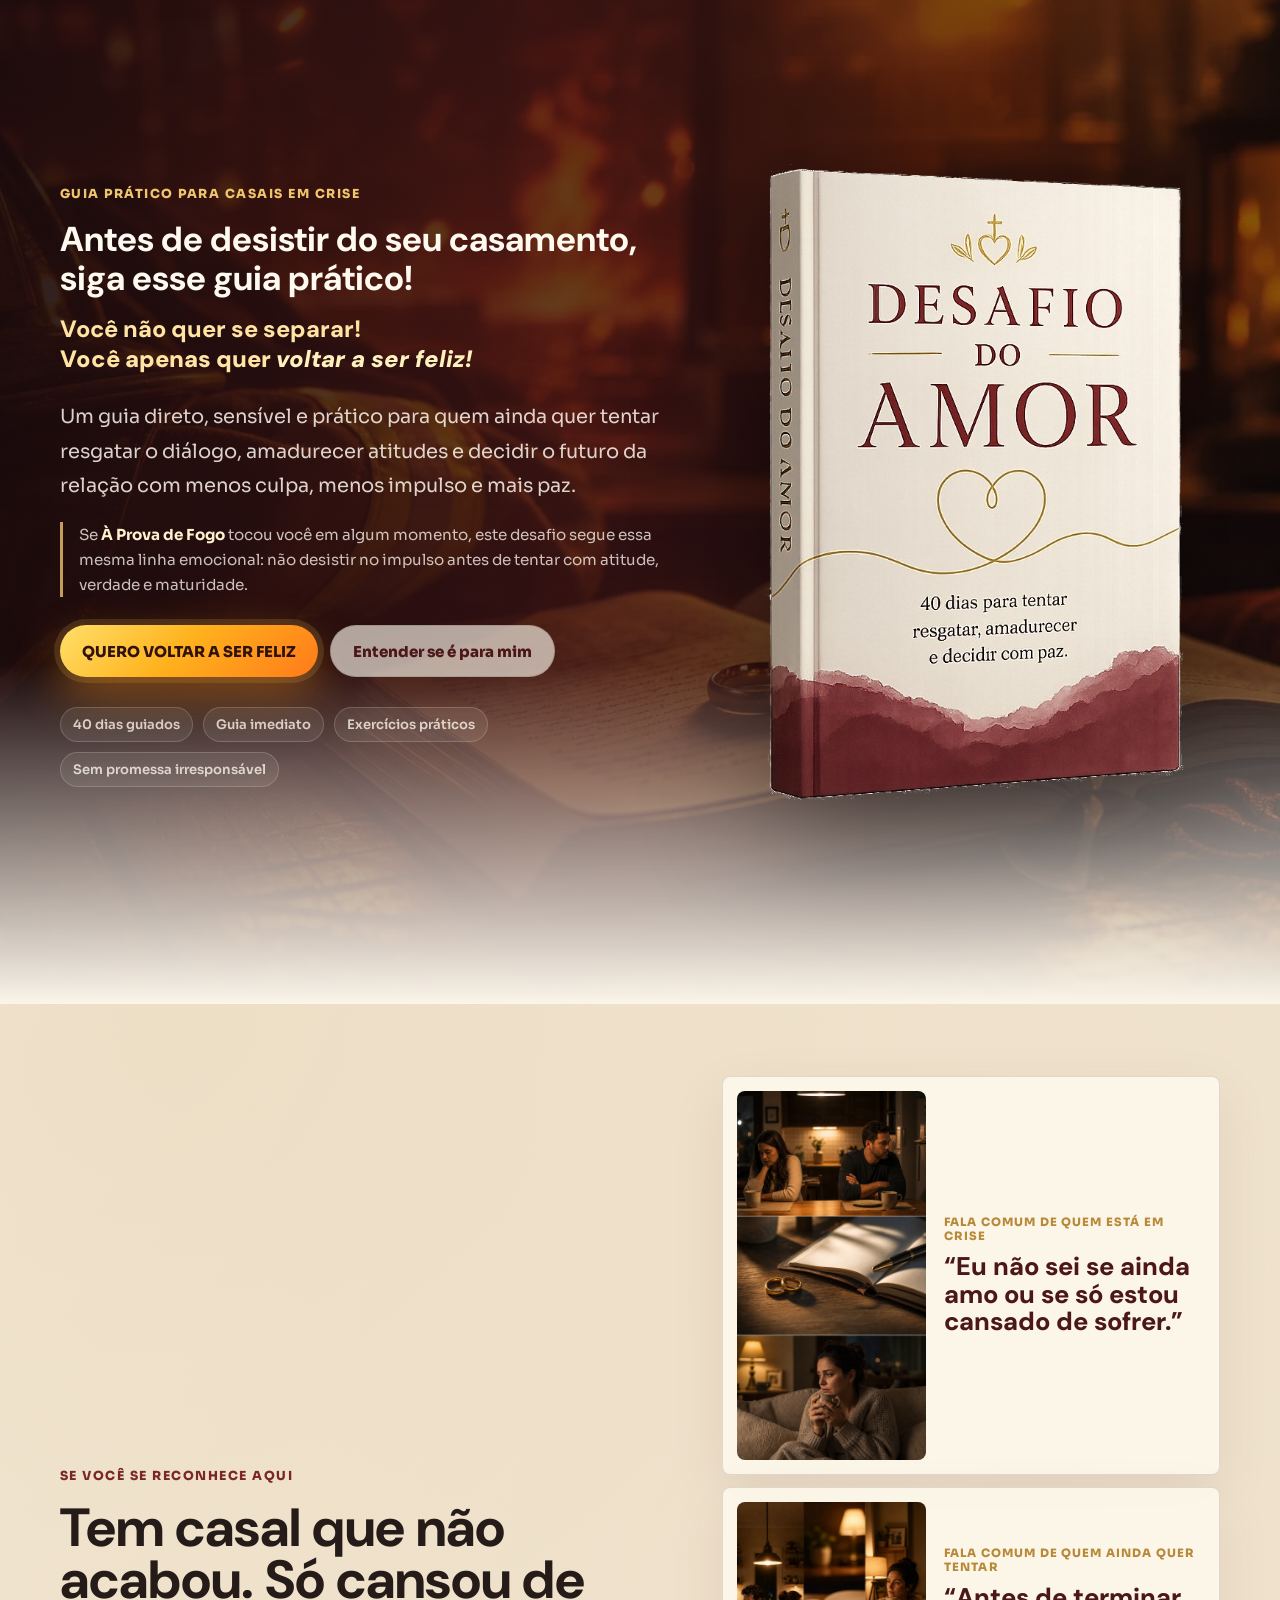
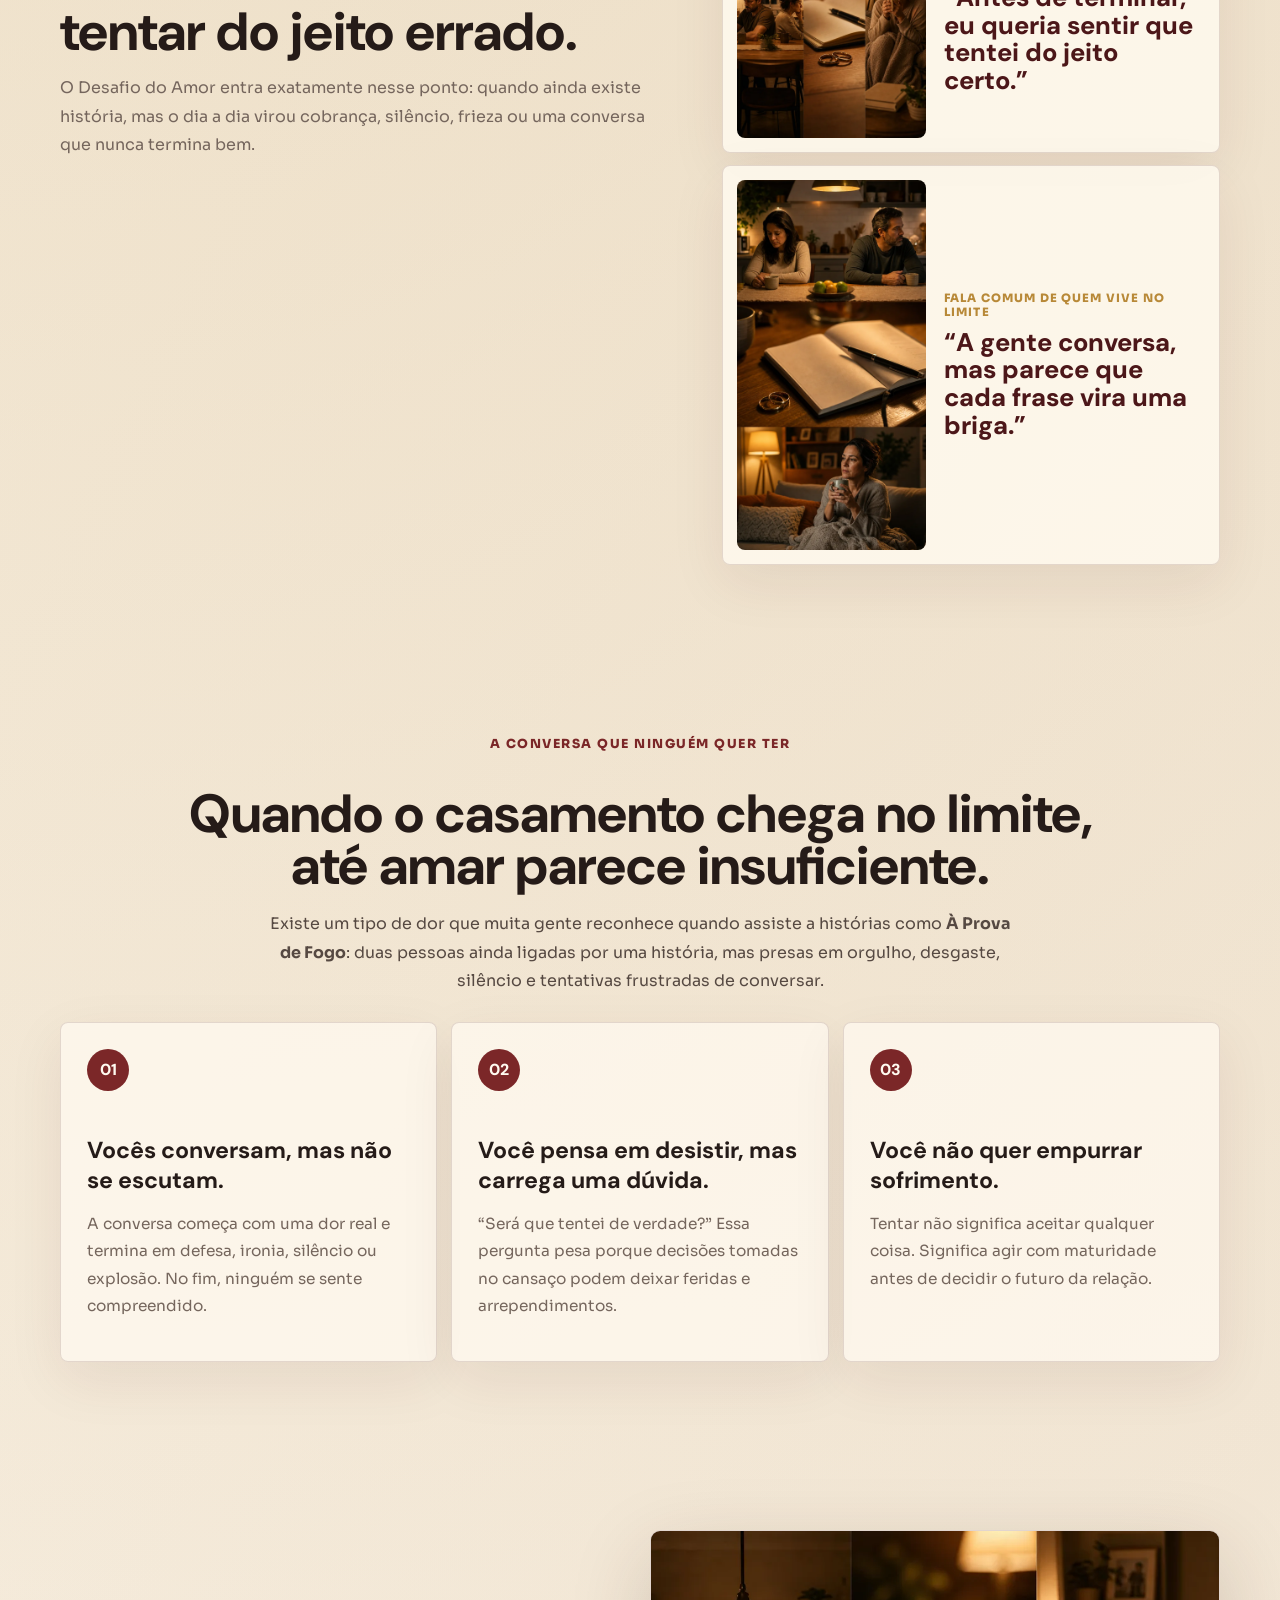
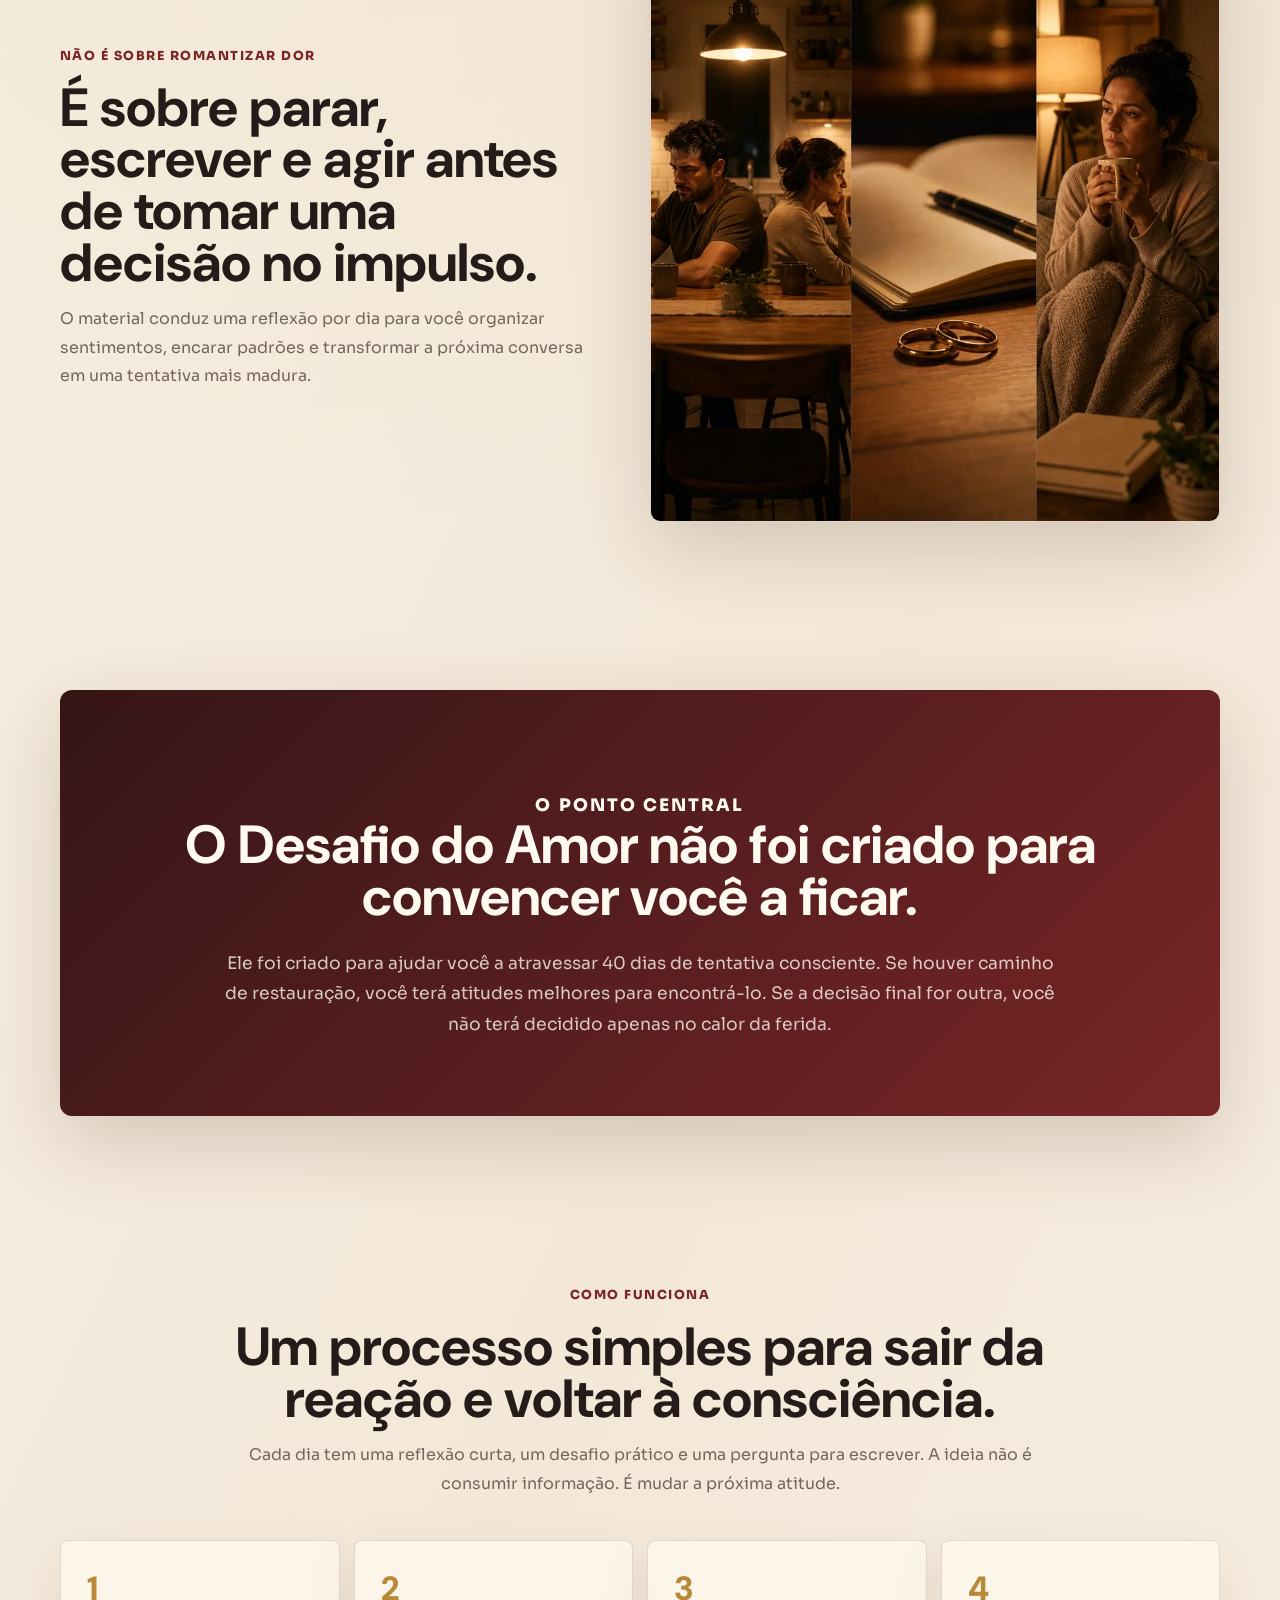
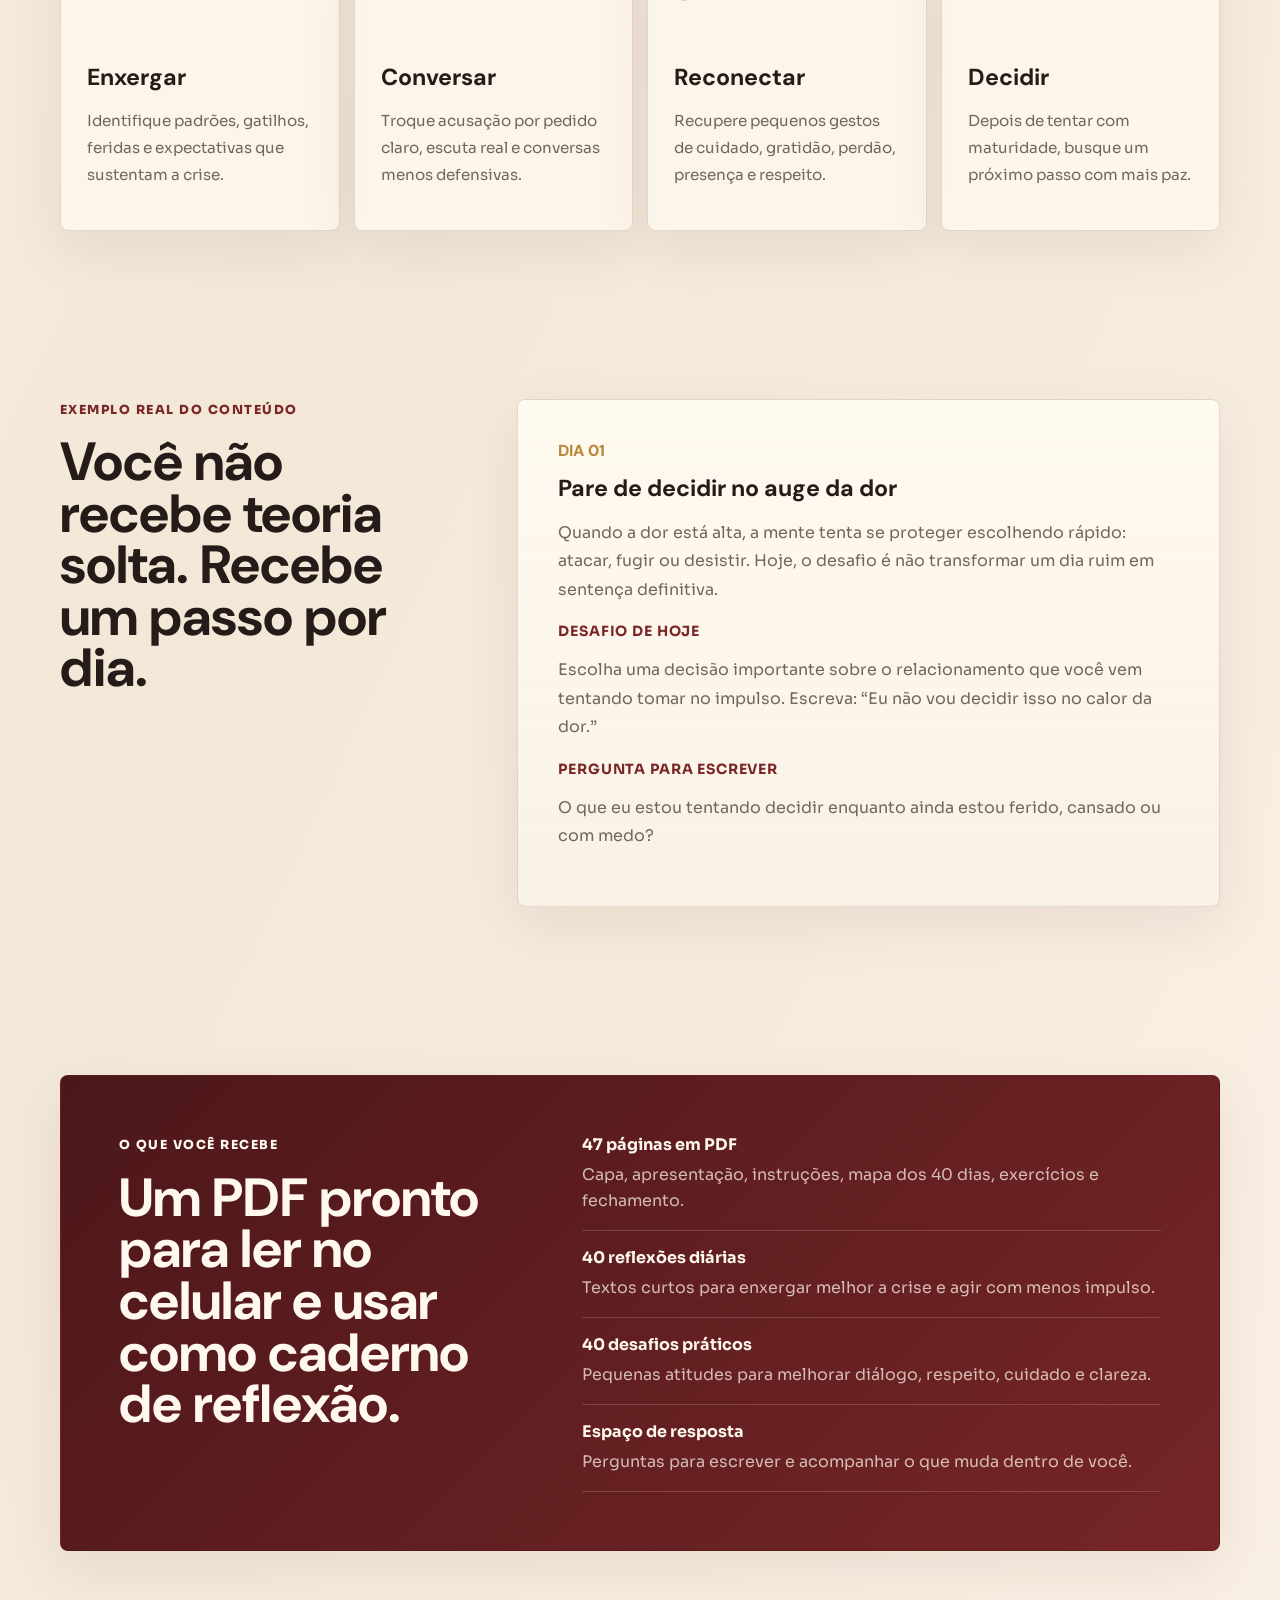
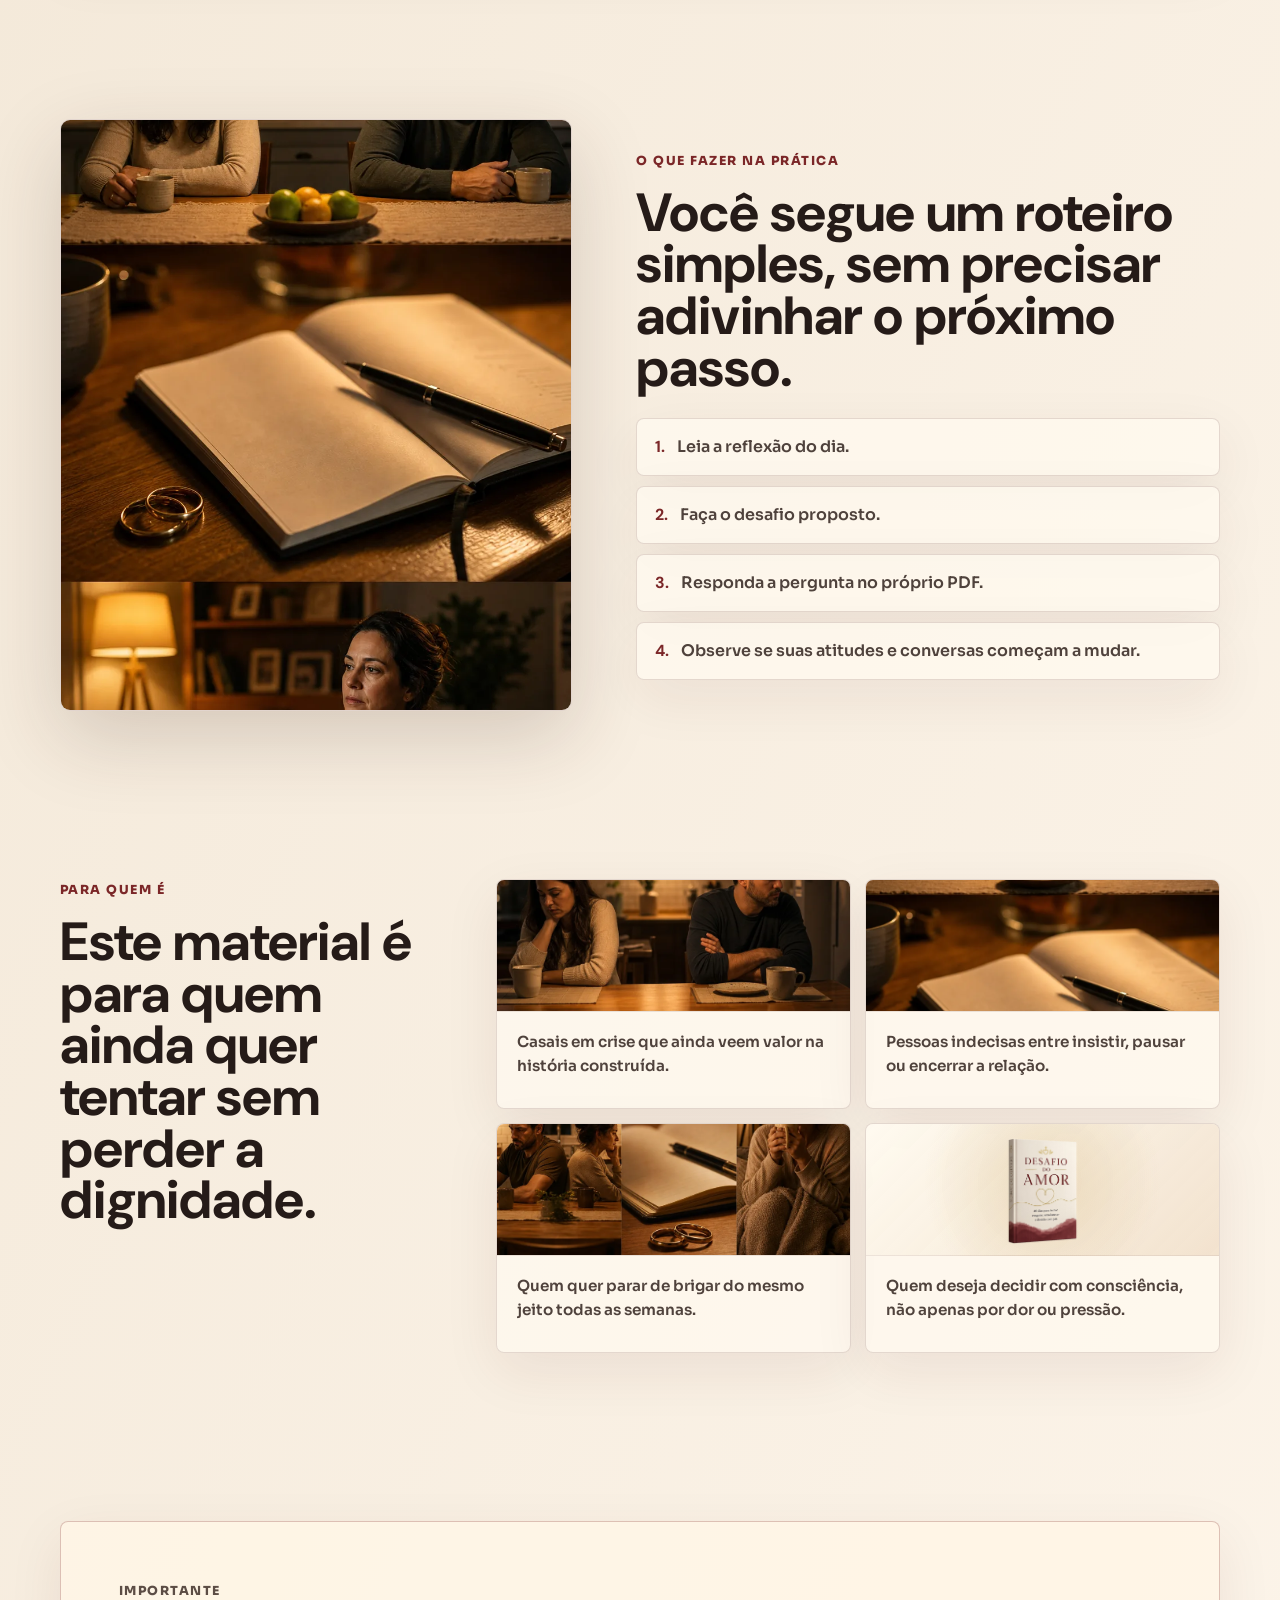
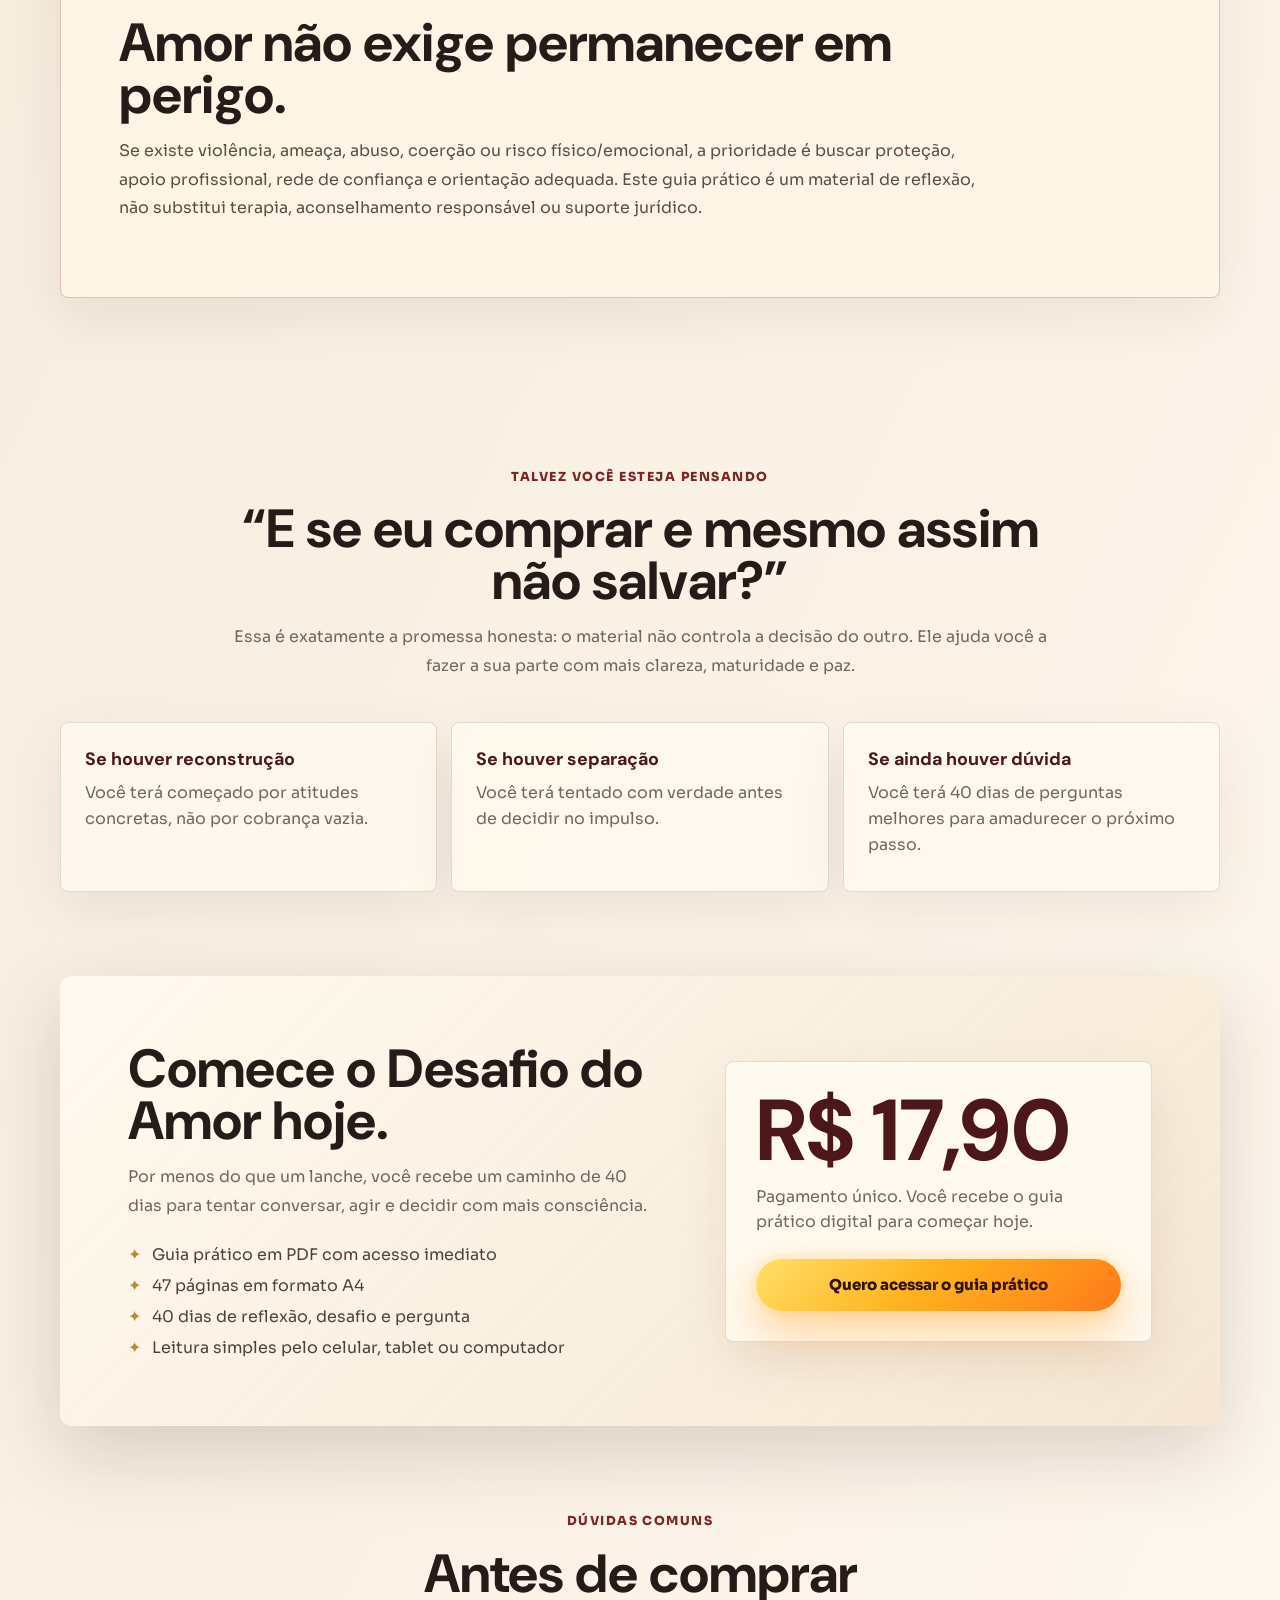
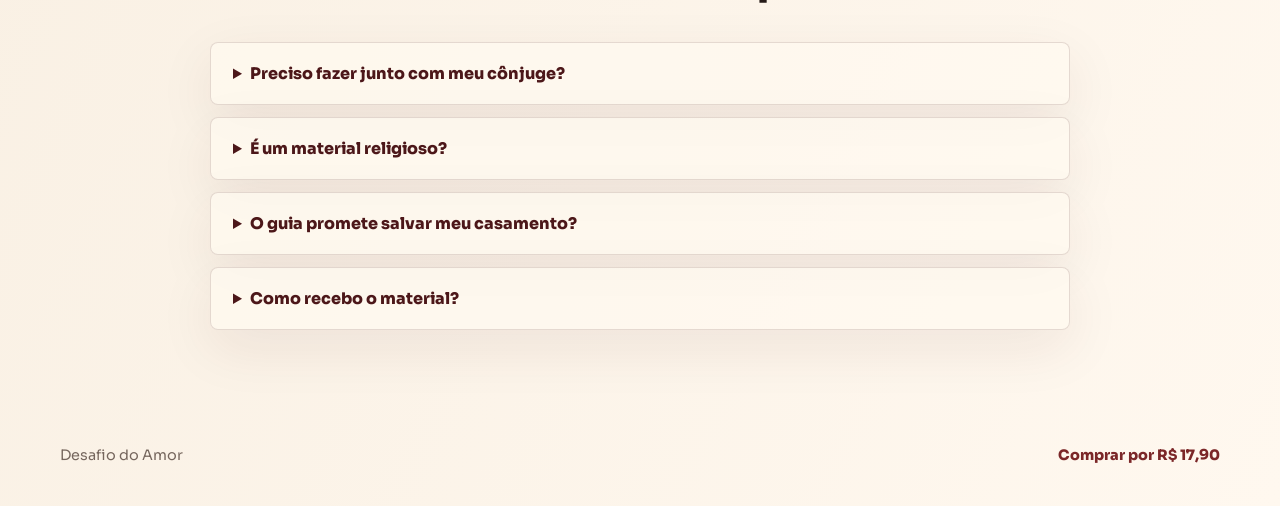
==== commit 42a2bf32: "Remove striked price from Desafio do Amor offer" ====
--- a/guia-desafio-do-amor/index.html
+++ b/guia-desafio-do-amor/index.html
@@ -379,7 +379,6 @@
           </ul>
         </div>
         <div class="checkout-card" data-reveal>
-          <span class="anchor-price">De <s>R$ 49,00</s> por apenas</span>
           <strong class="price">R$ 17,90</strong>
           <span class="price-note">Pagamento único. Você recebe o guia prático digital para começar hoje.</span>
           <a class="button button-primary button-full" href="https://pay.kiwify.com.br/bqqpAX1" data-checkout>Quero acessar o guia prático</a>
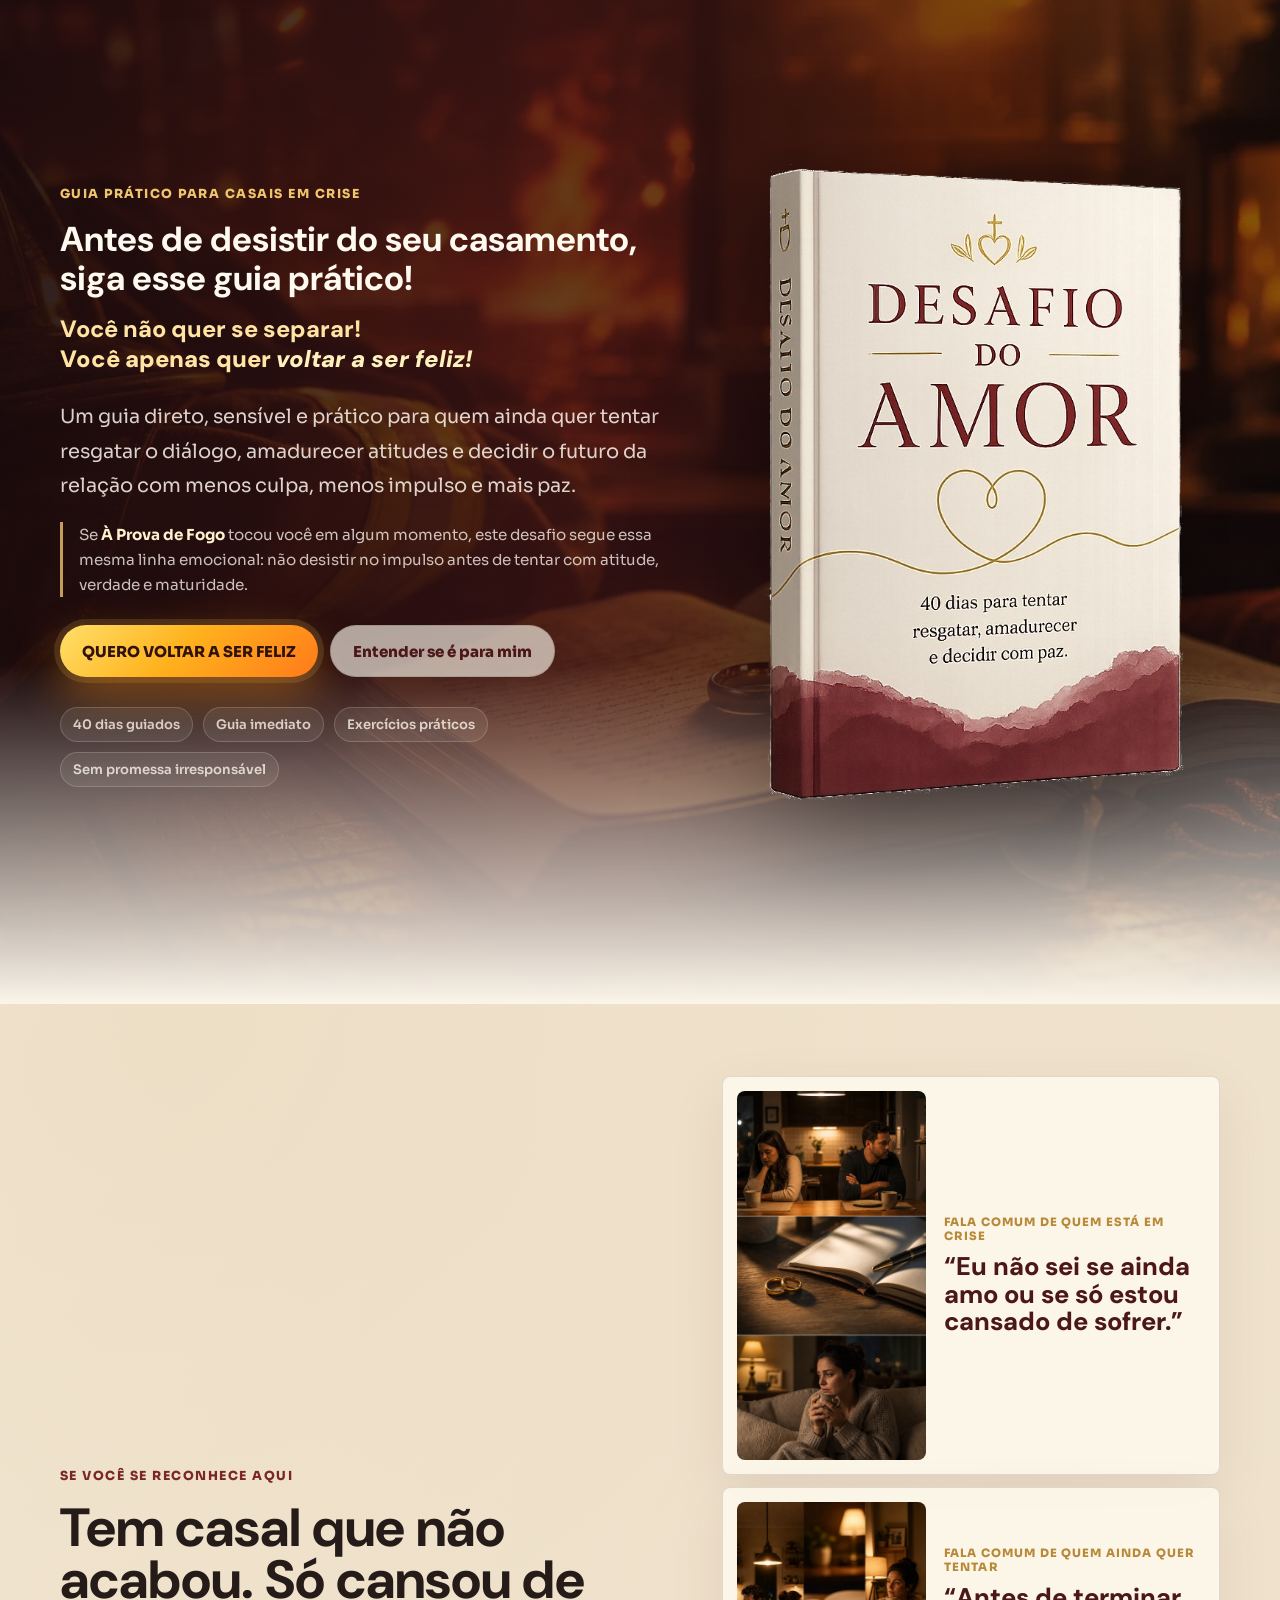
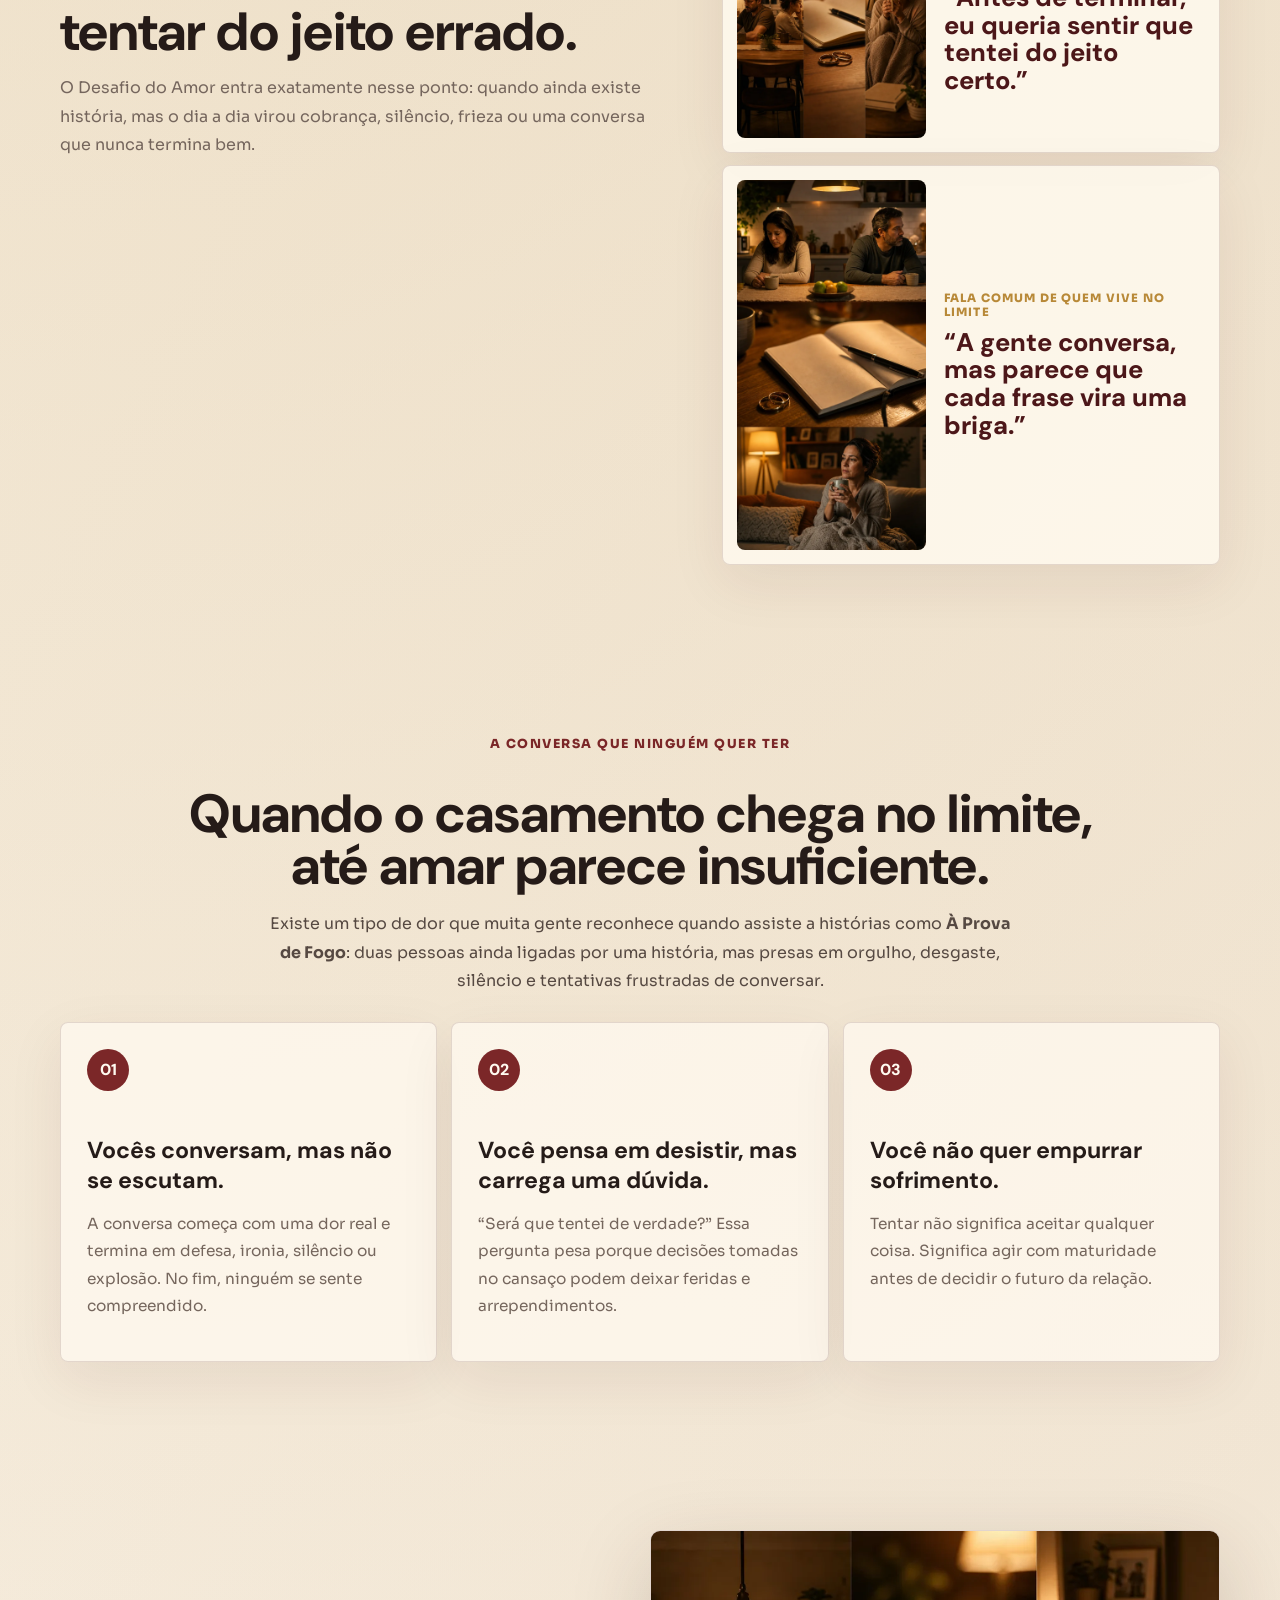
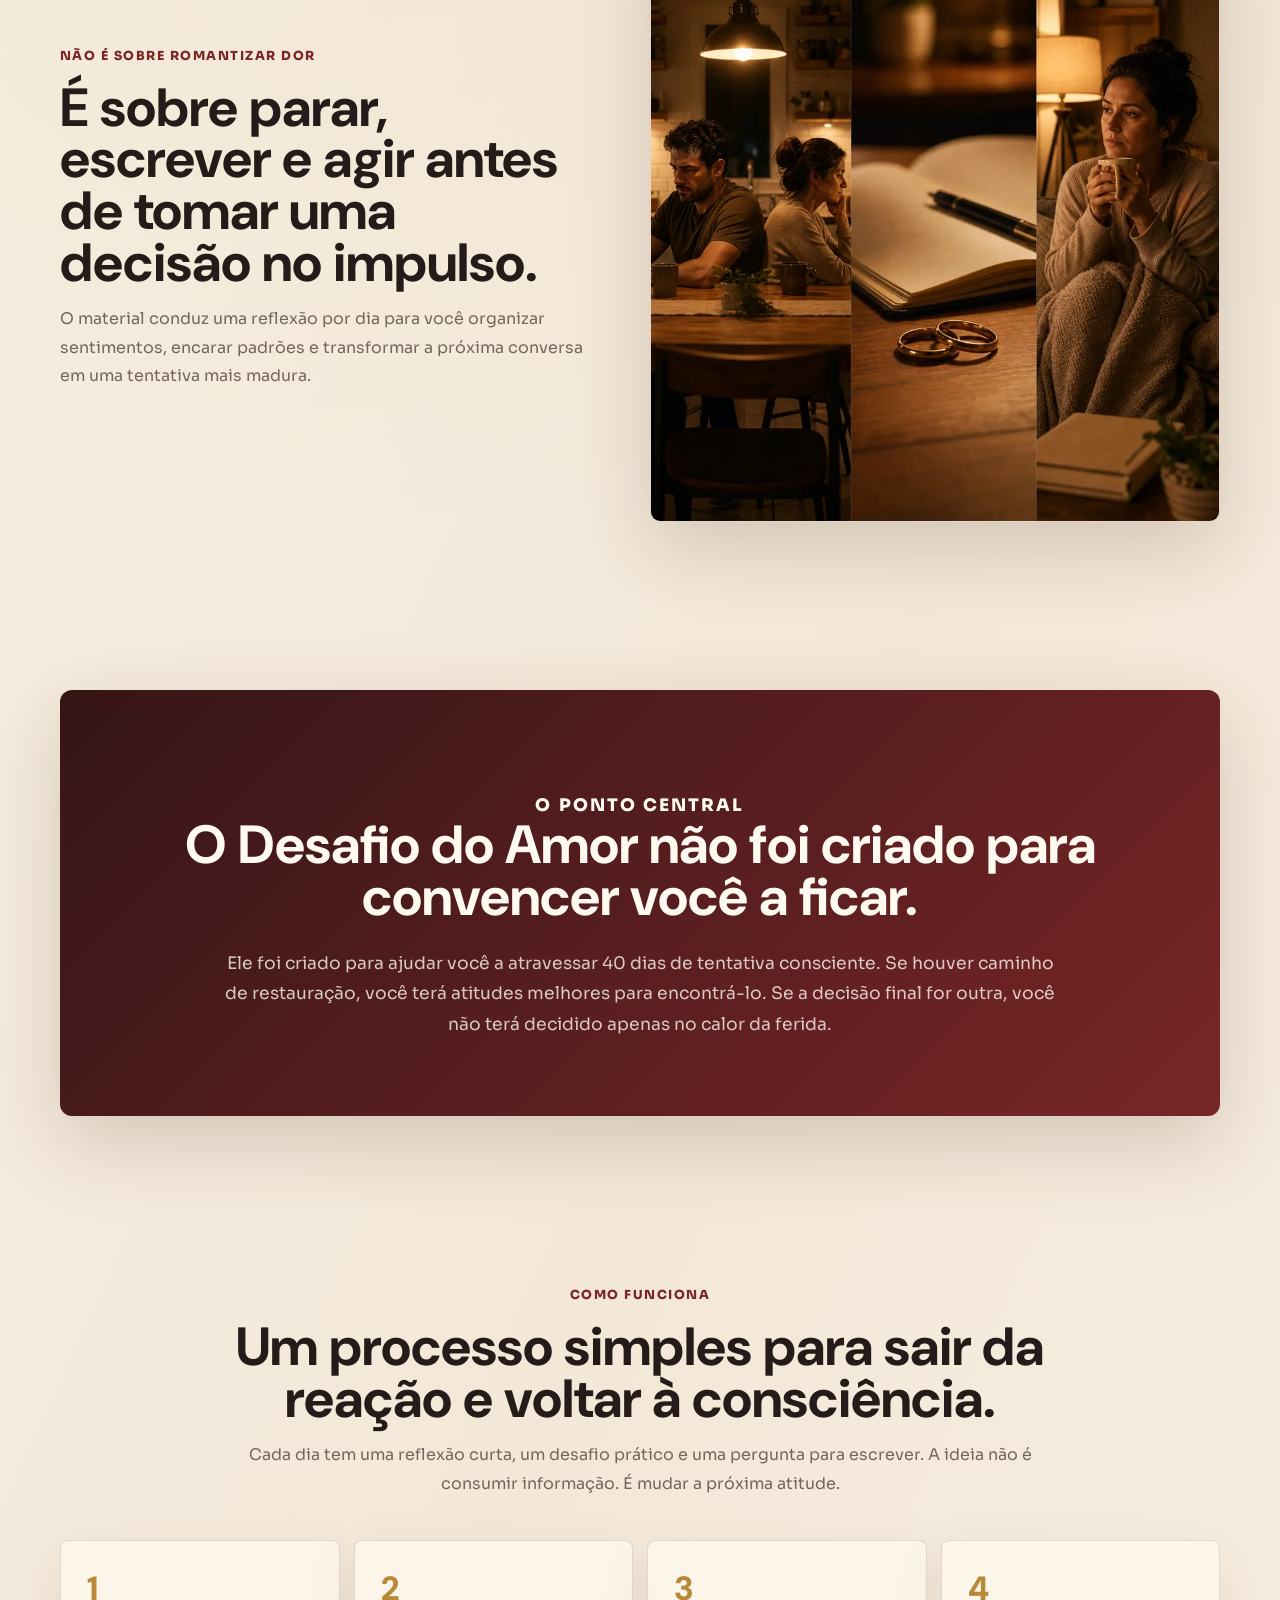
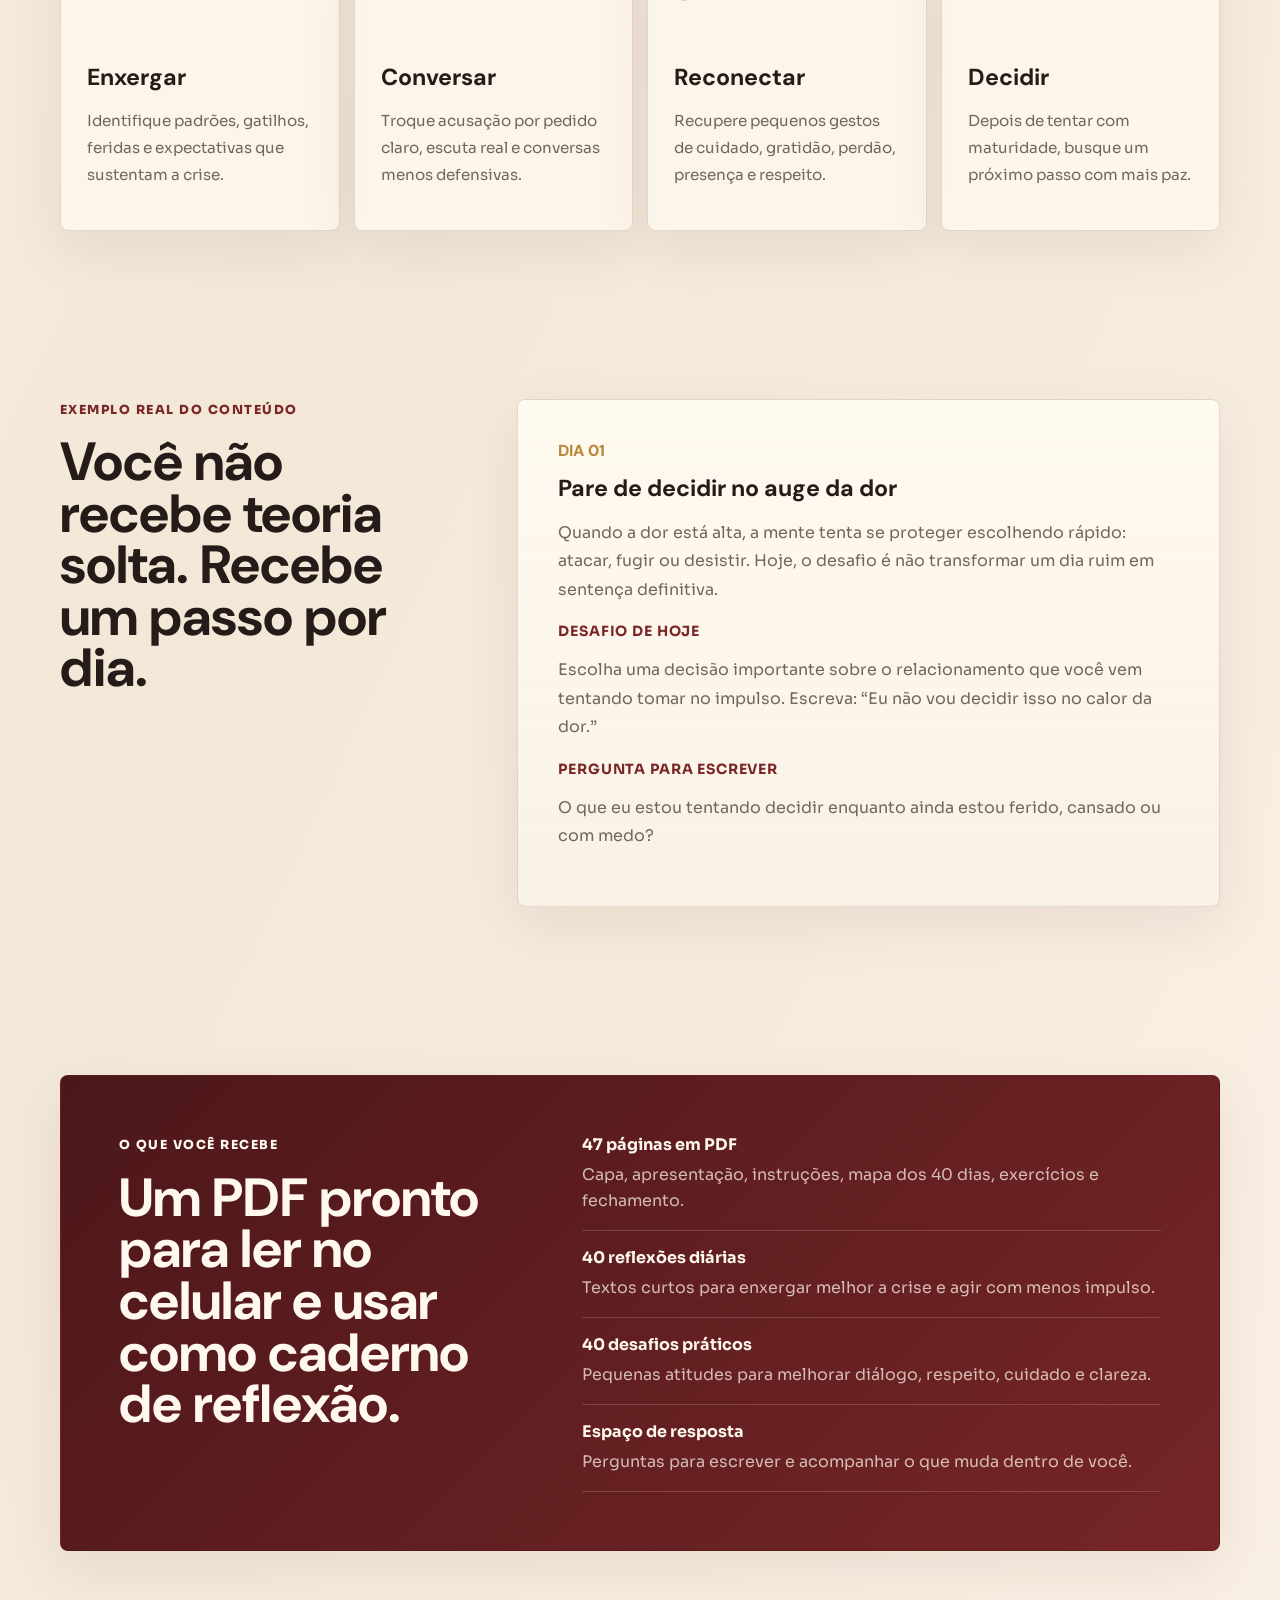
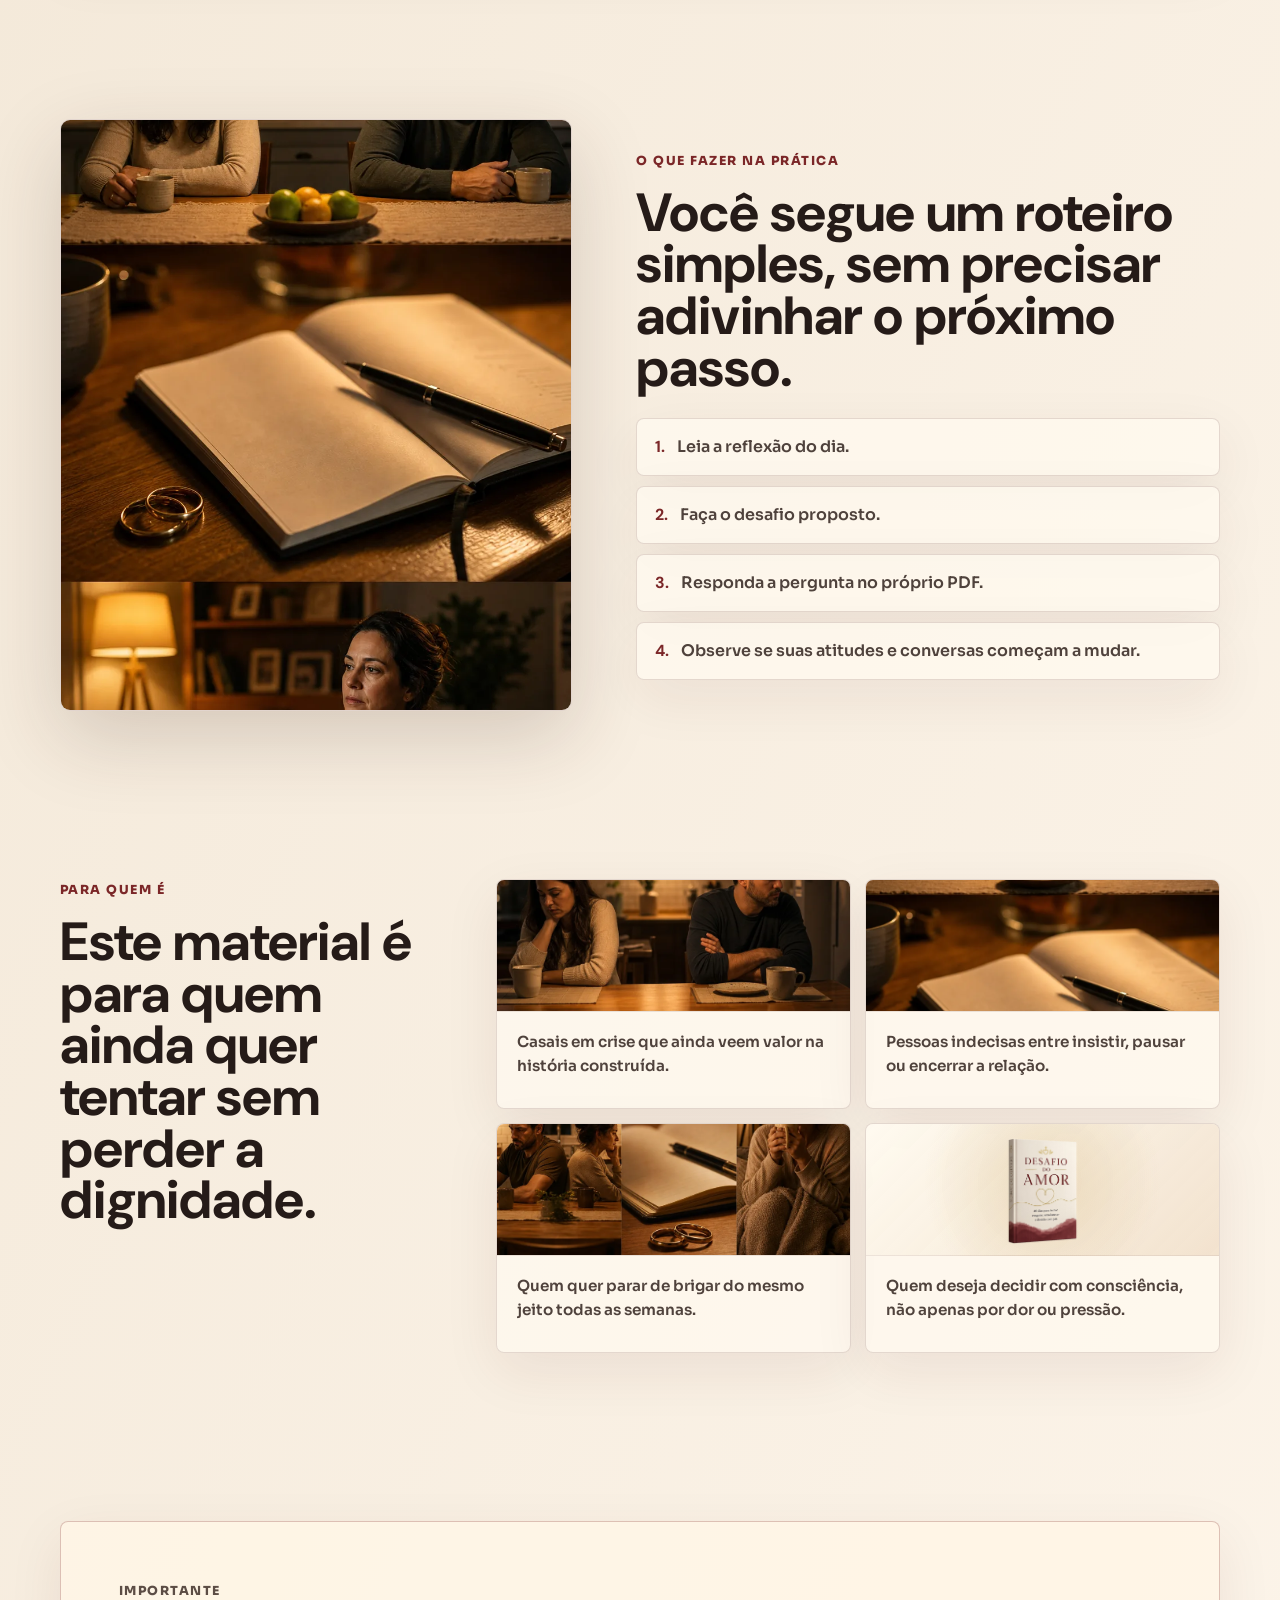
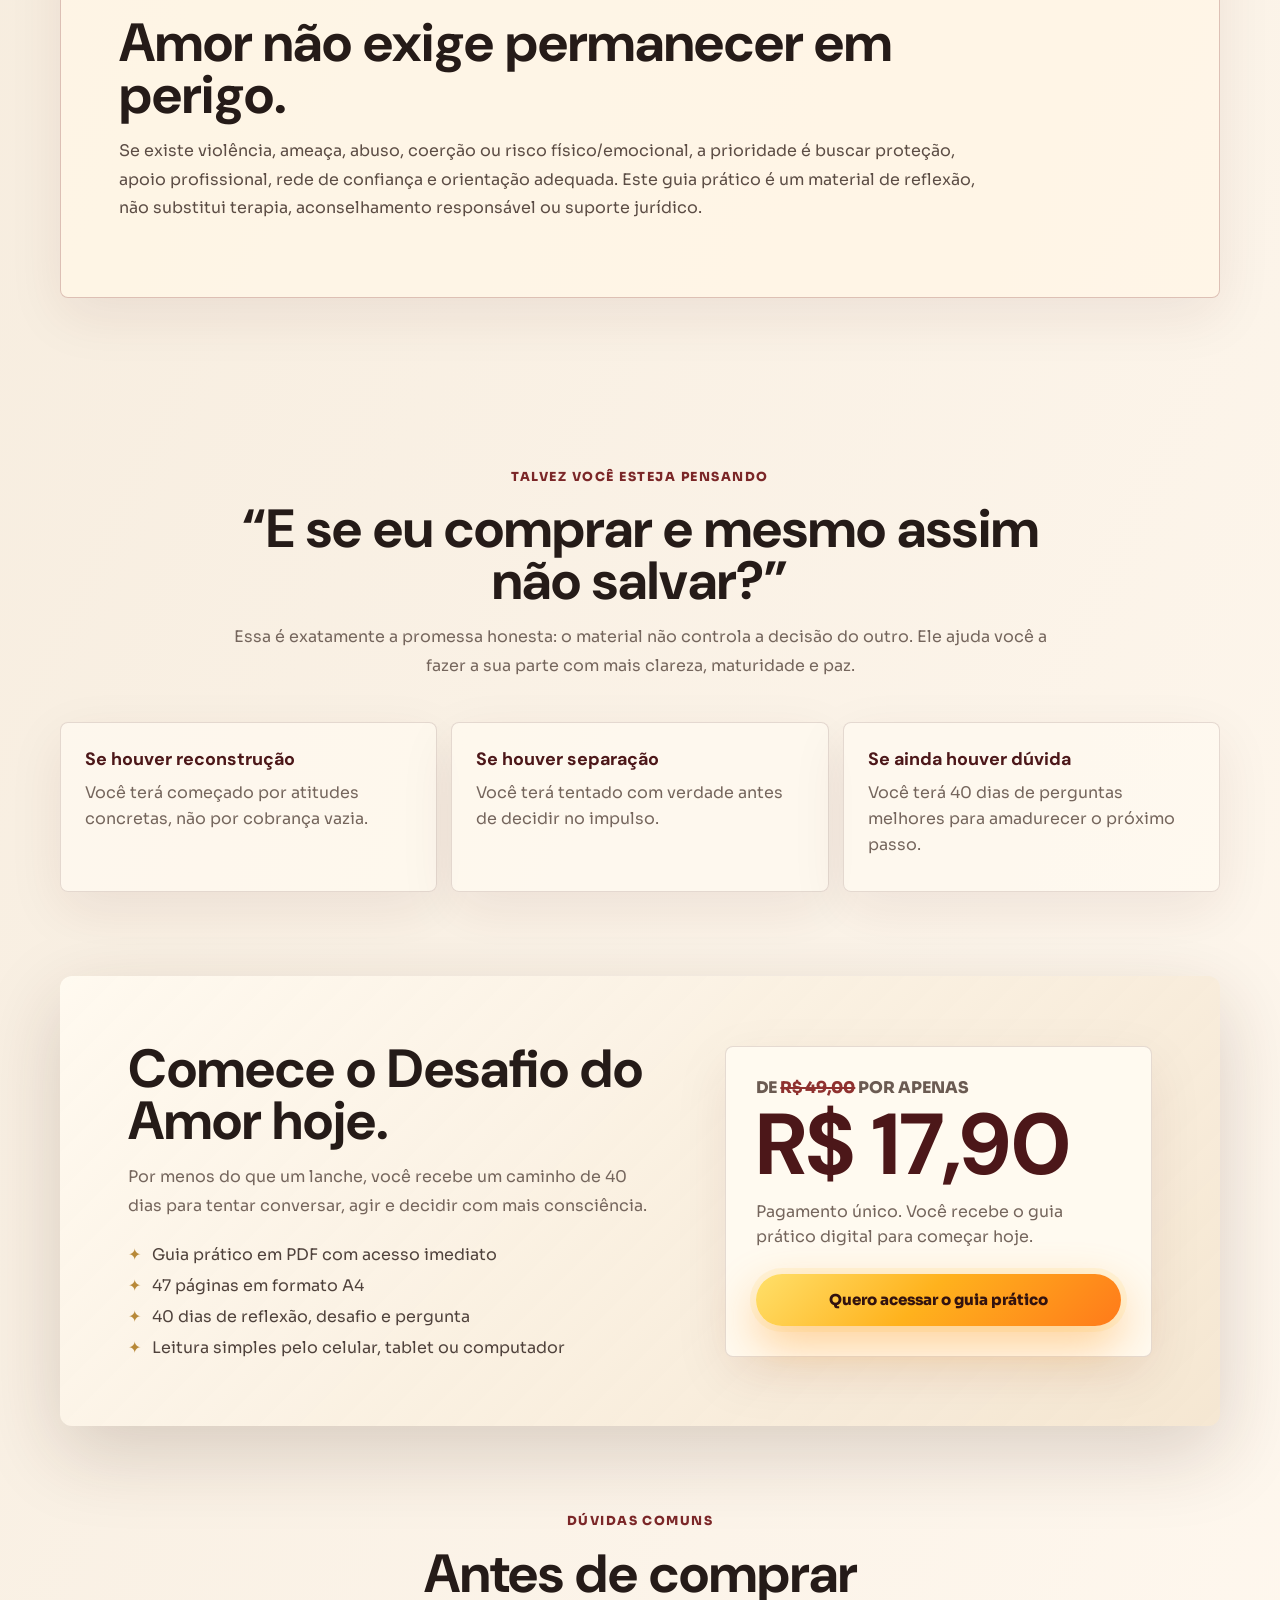
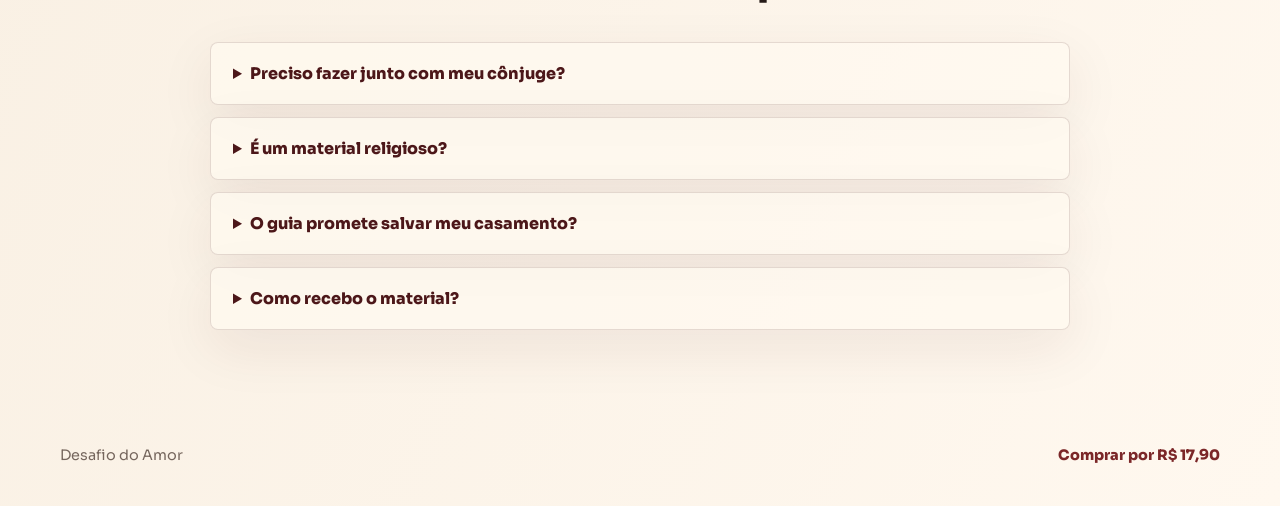
==== commit d5cbc7c1: "Revert "Remove striked price from Desafio do Amor offer" This reverts commit 42a2bf3209d2a01c884646d" ====
--- a/guia-desafio-do-amor/index.html
+++ b/guia-desafio-do-amor/index.html
@@ -379,6 +379,7 @@
           </ul>
         </div>
         <div class="checkout-card" data-reveal>
+          <span class="anchor-price">De <s>R$ 49,00</s> por apenas</span>
           <strong class="price">R$ 17,90</strong>
           <span class="price-note">Pagamento único. Você recebe o guia prático digital para começar hoje.</span>
           <a class="button button-primary button-full" href="https://pay.kiwify.com.br/bqqpAX1" data-checkout>Quero acessar o guia prático</a>
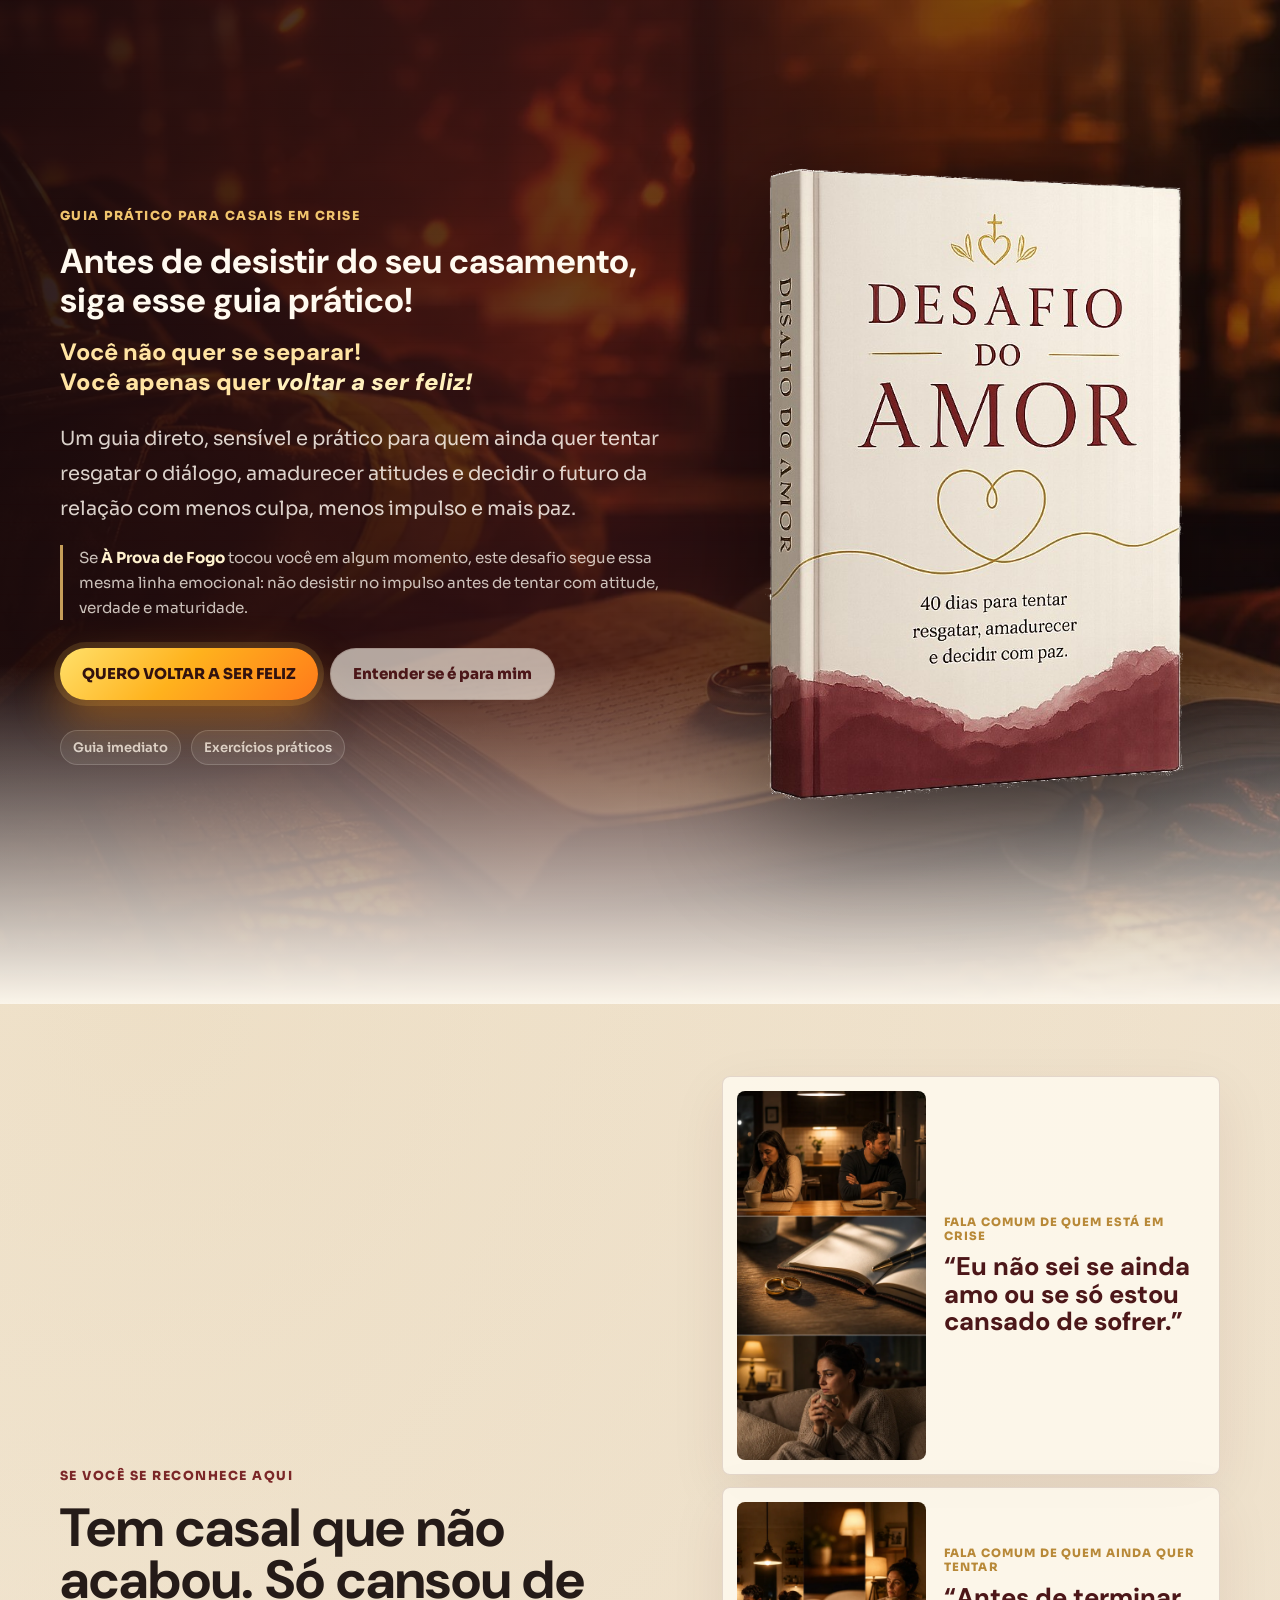
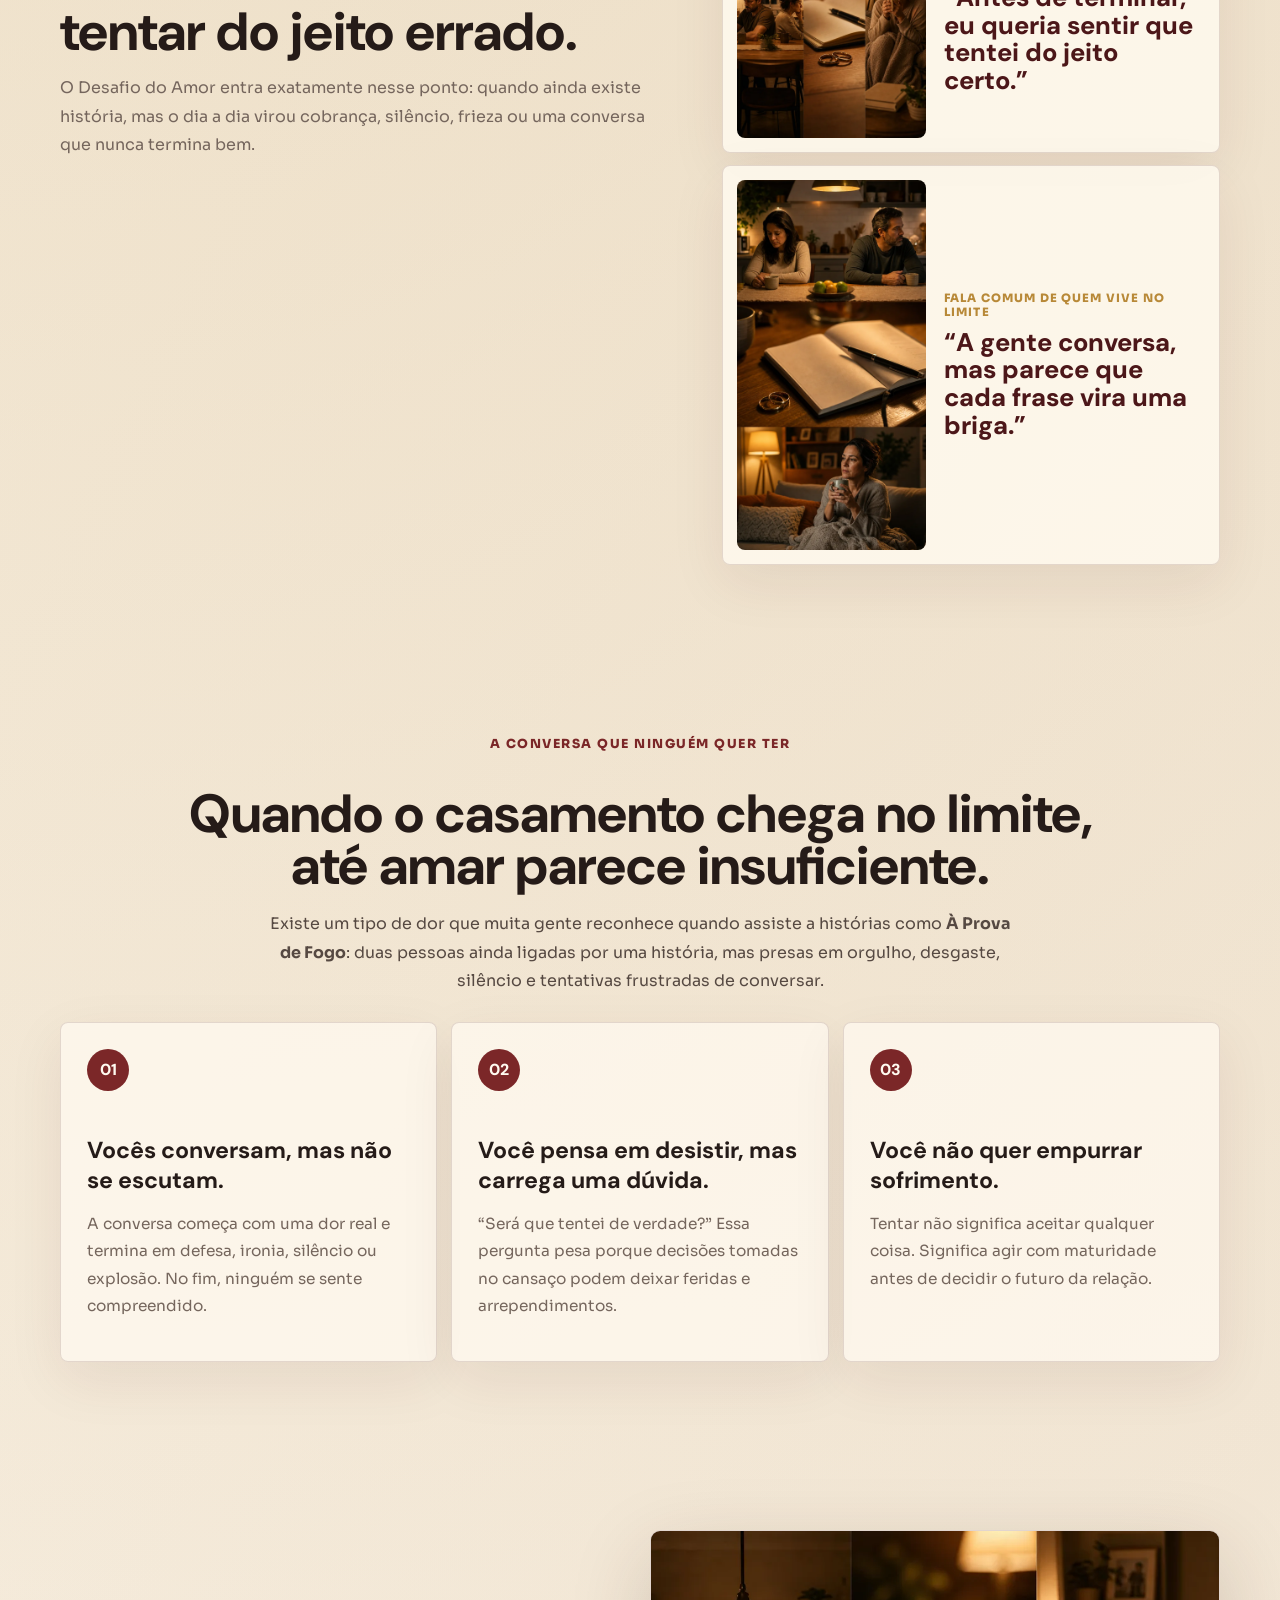
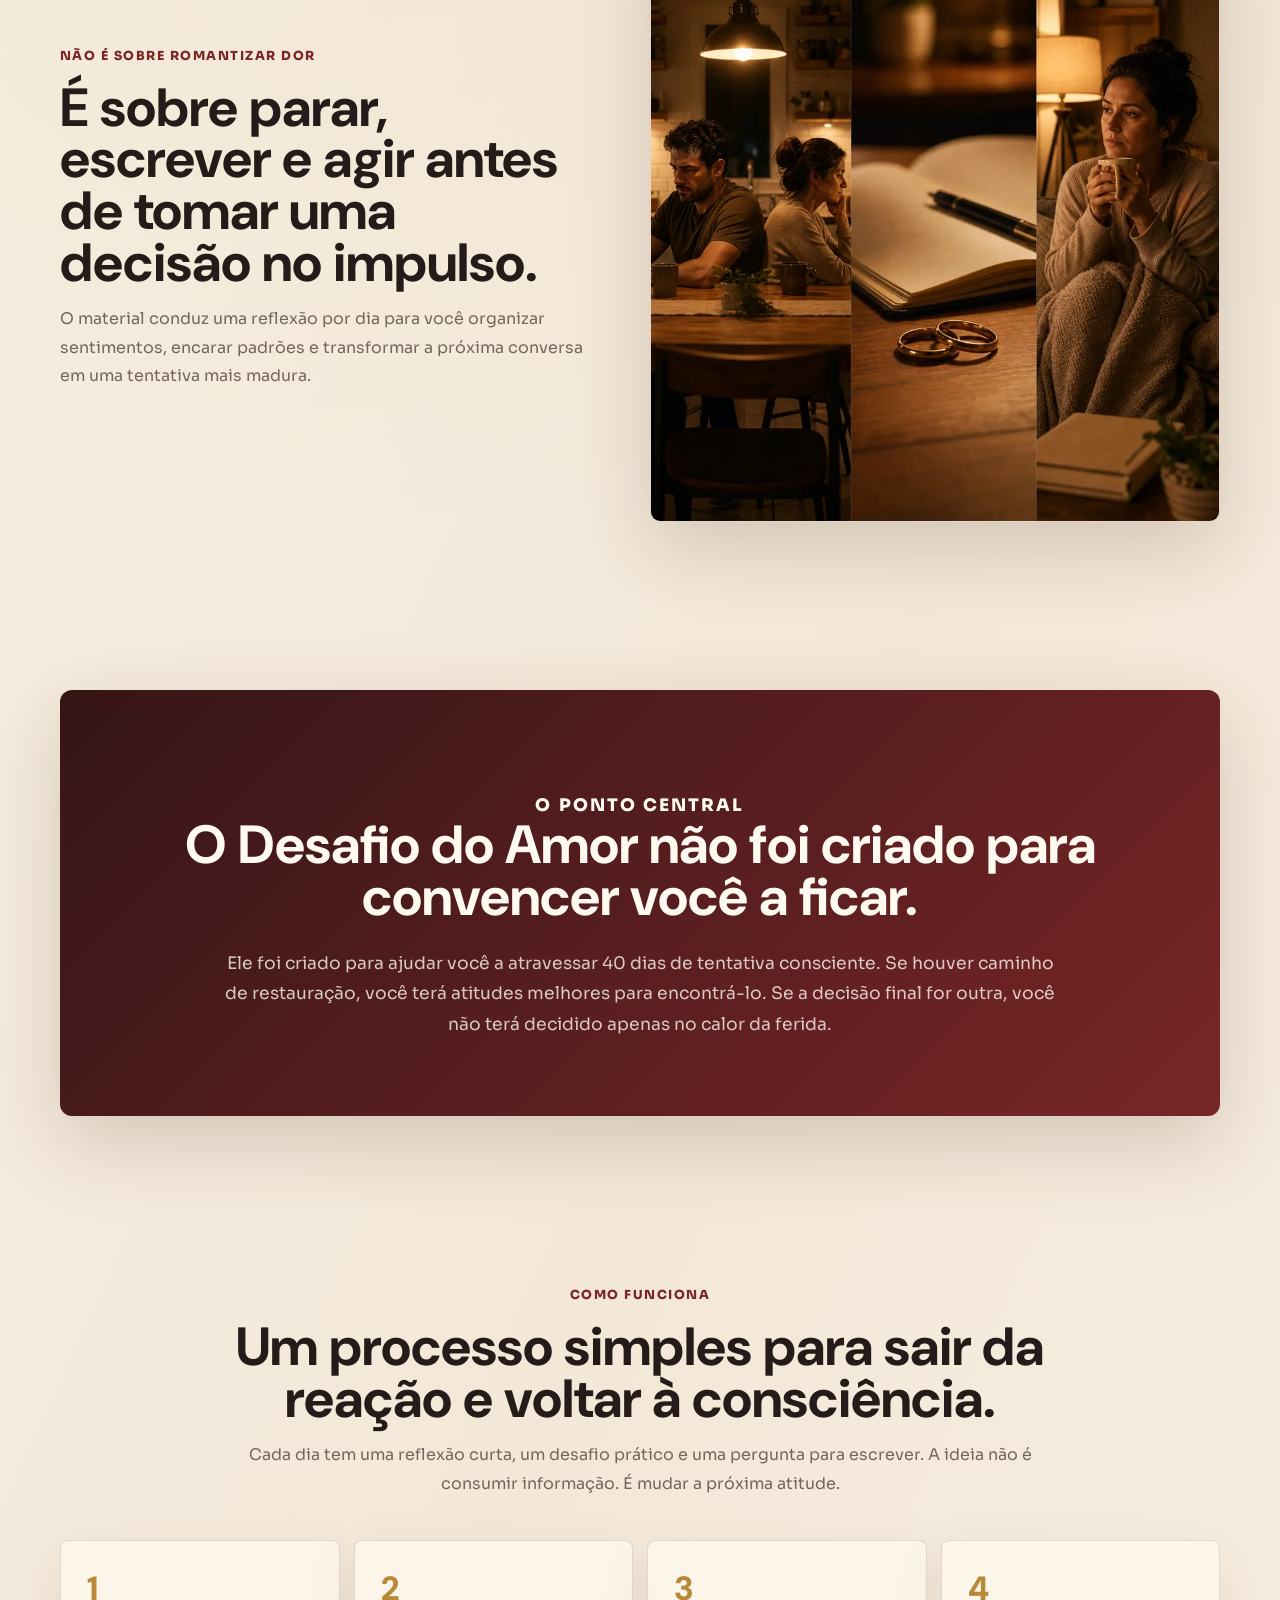
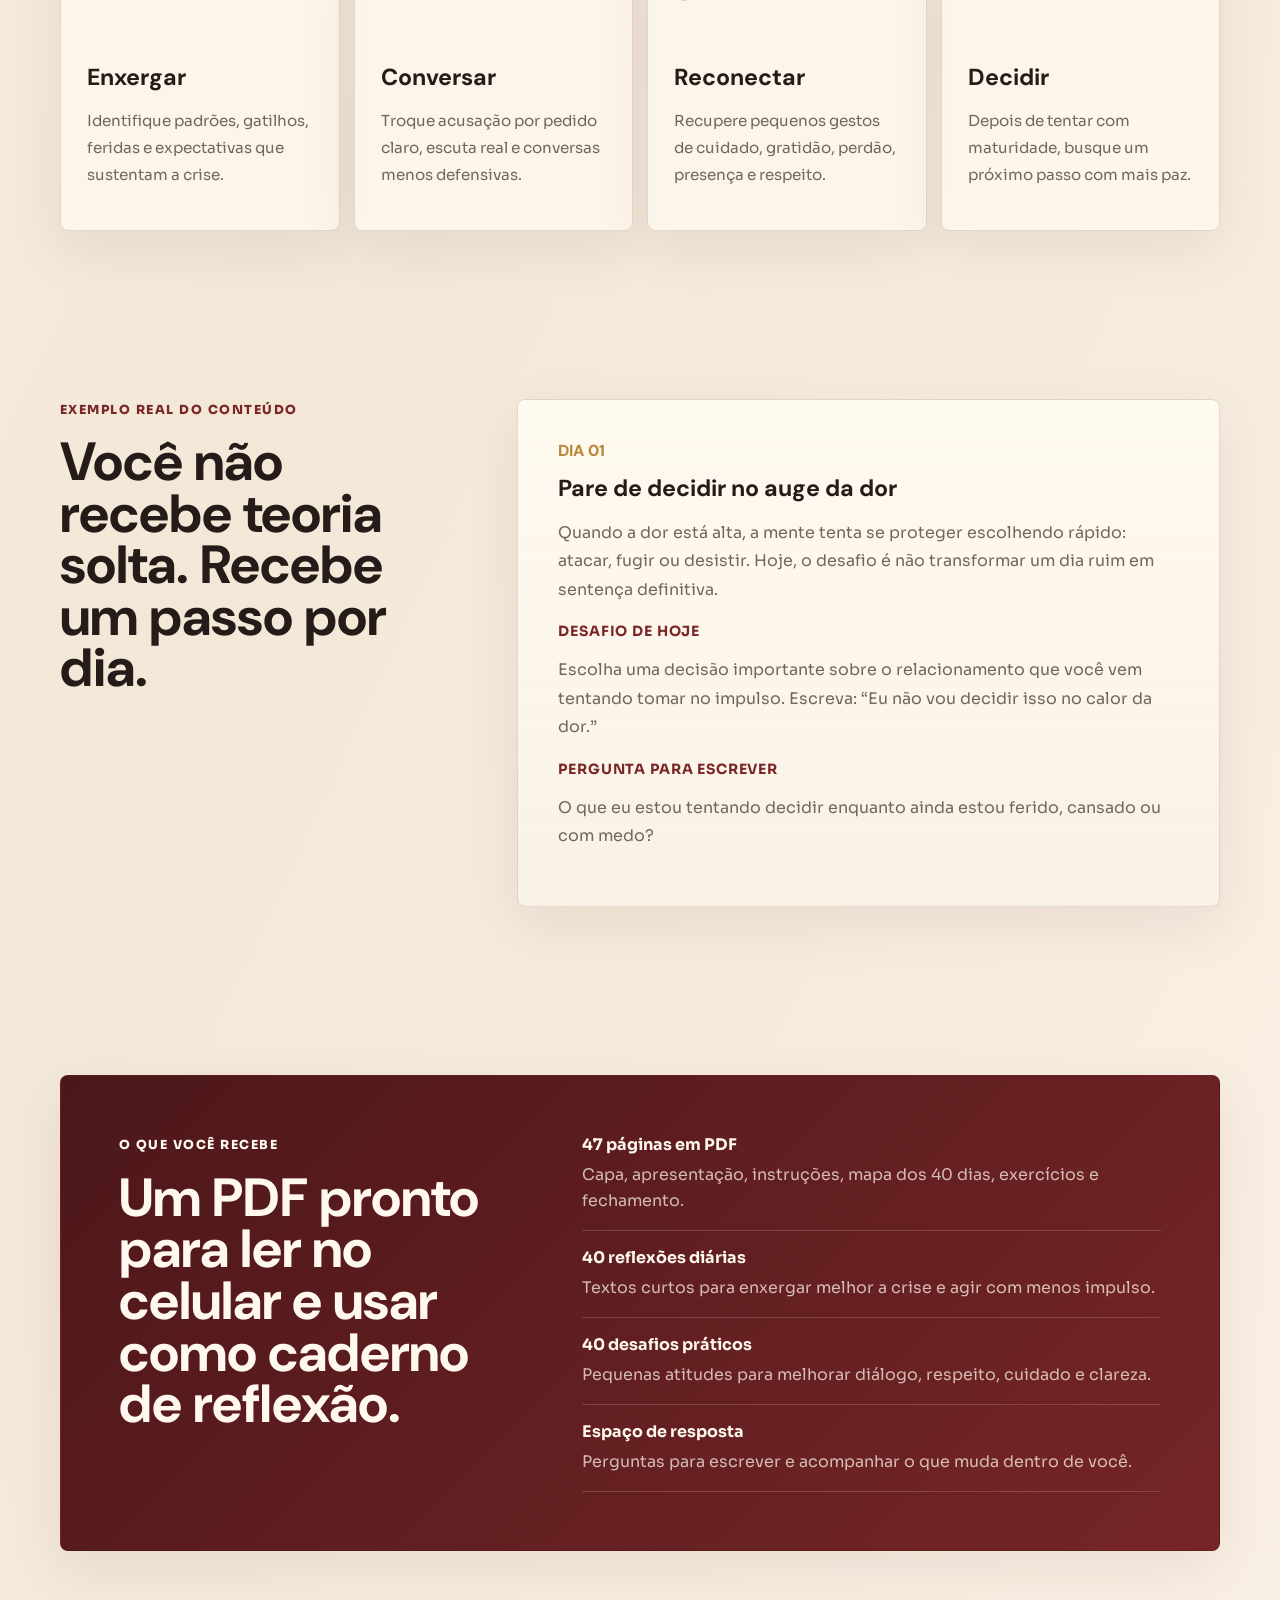
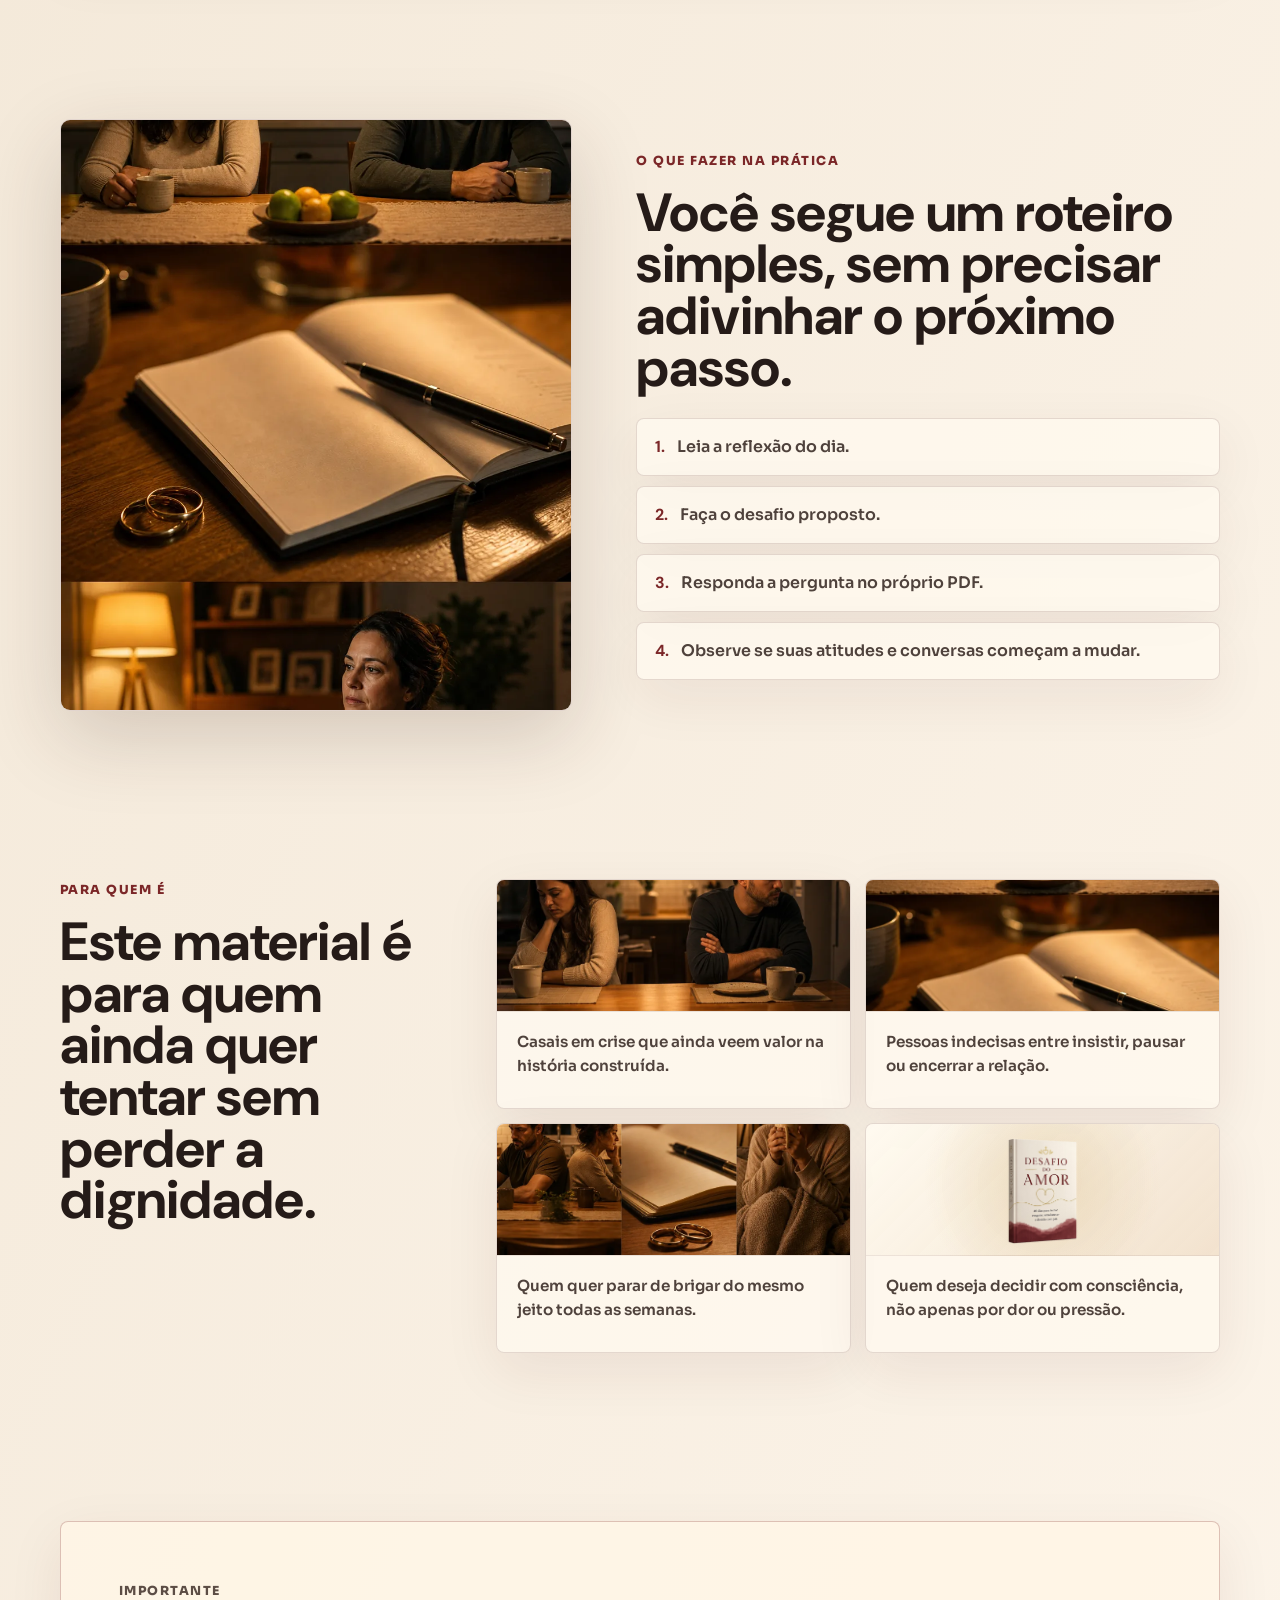
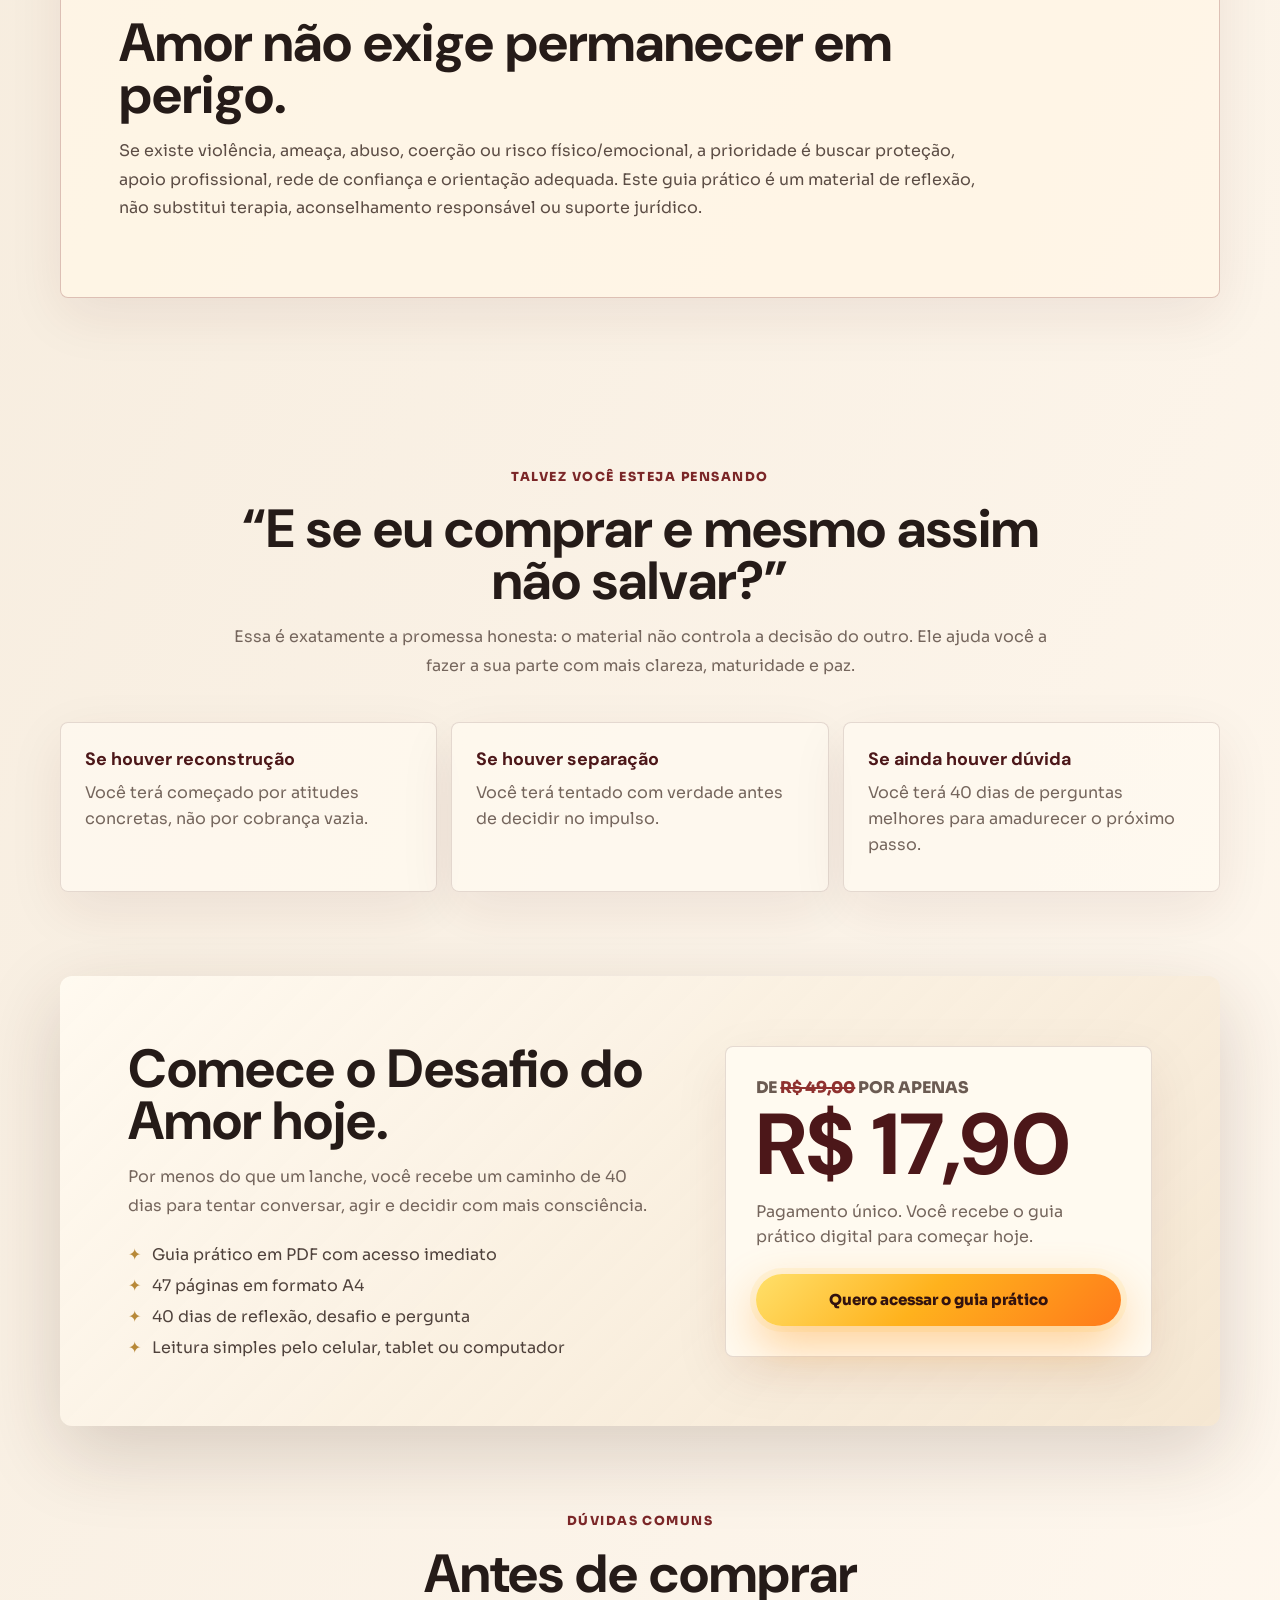
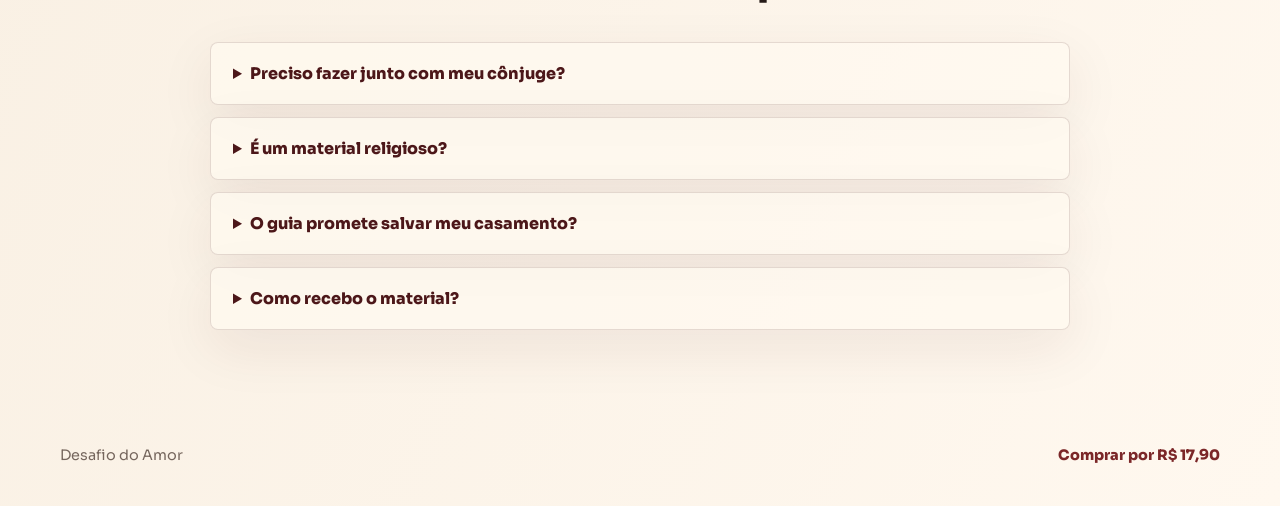
==== commit 75643cc0: "Remove striked hero badges" ====
--- a/guia-desafio-do-amor/index.html
+++ b/guia-desafio-do-amor/index.html
@@ -83,10 +83,8 @@
             </div>
           </div>
           <div class="trust-row" aria-label="Benefícios principais">
-            <span>40 dias guiados</span>
             <span>Guia imediato</span>
             <span>Exercícios práticos</span>
-            <span>Sem promessa irresponsável</span>
           </div>
         </div>
 
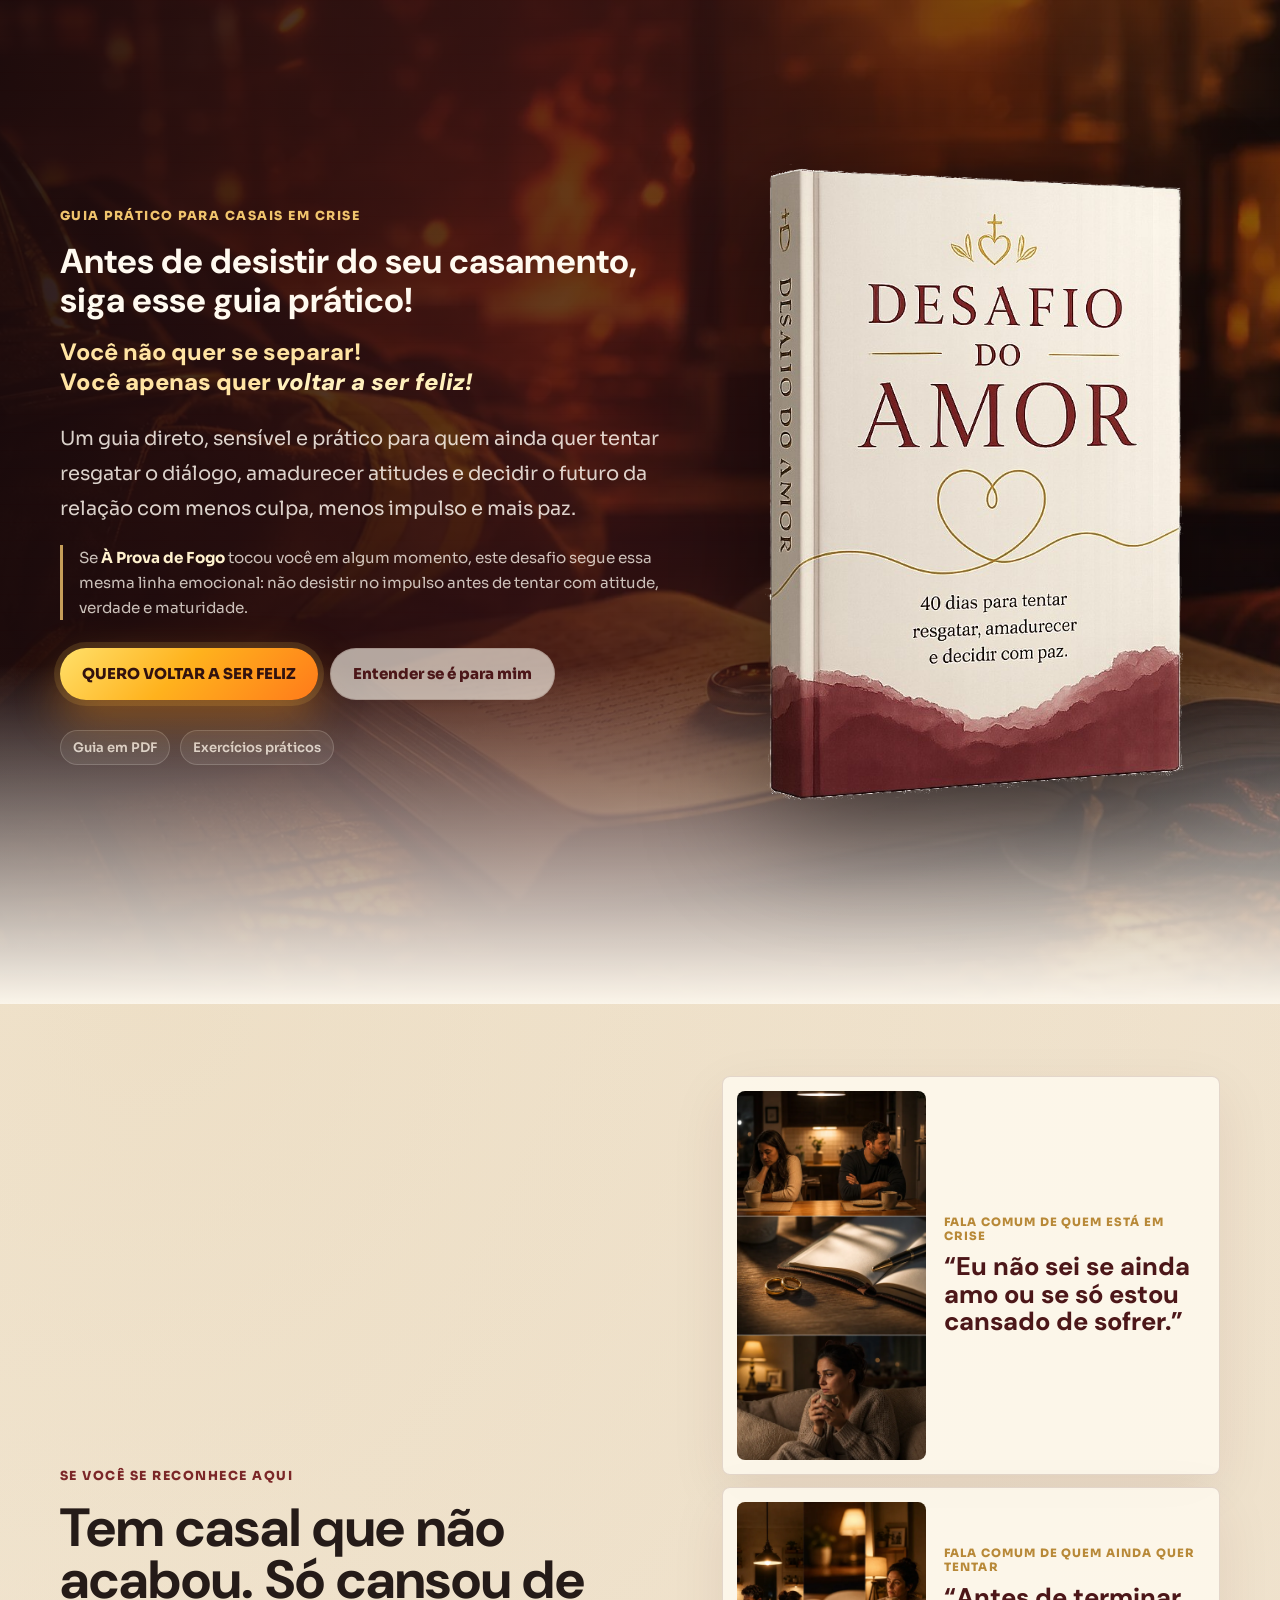
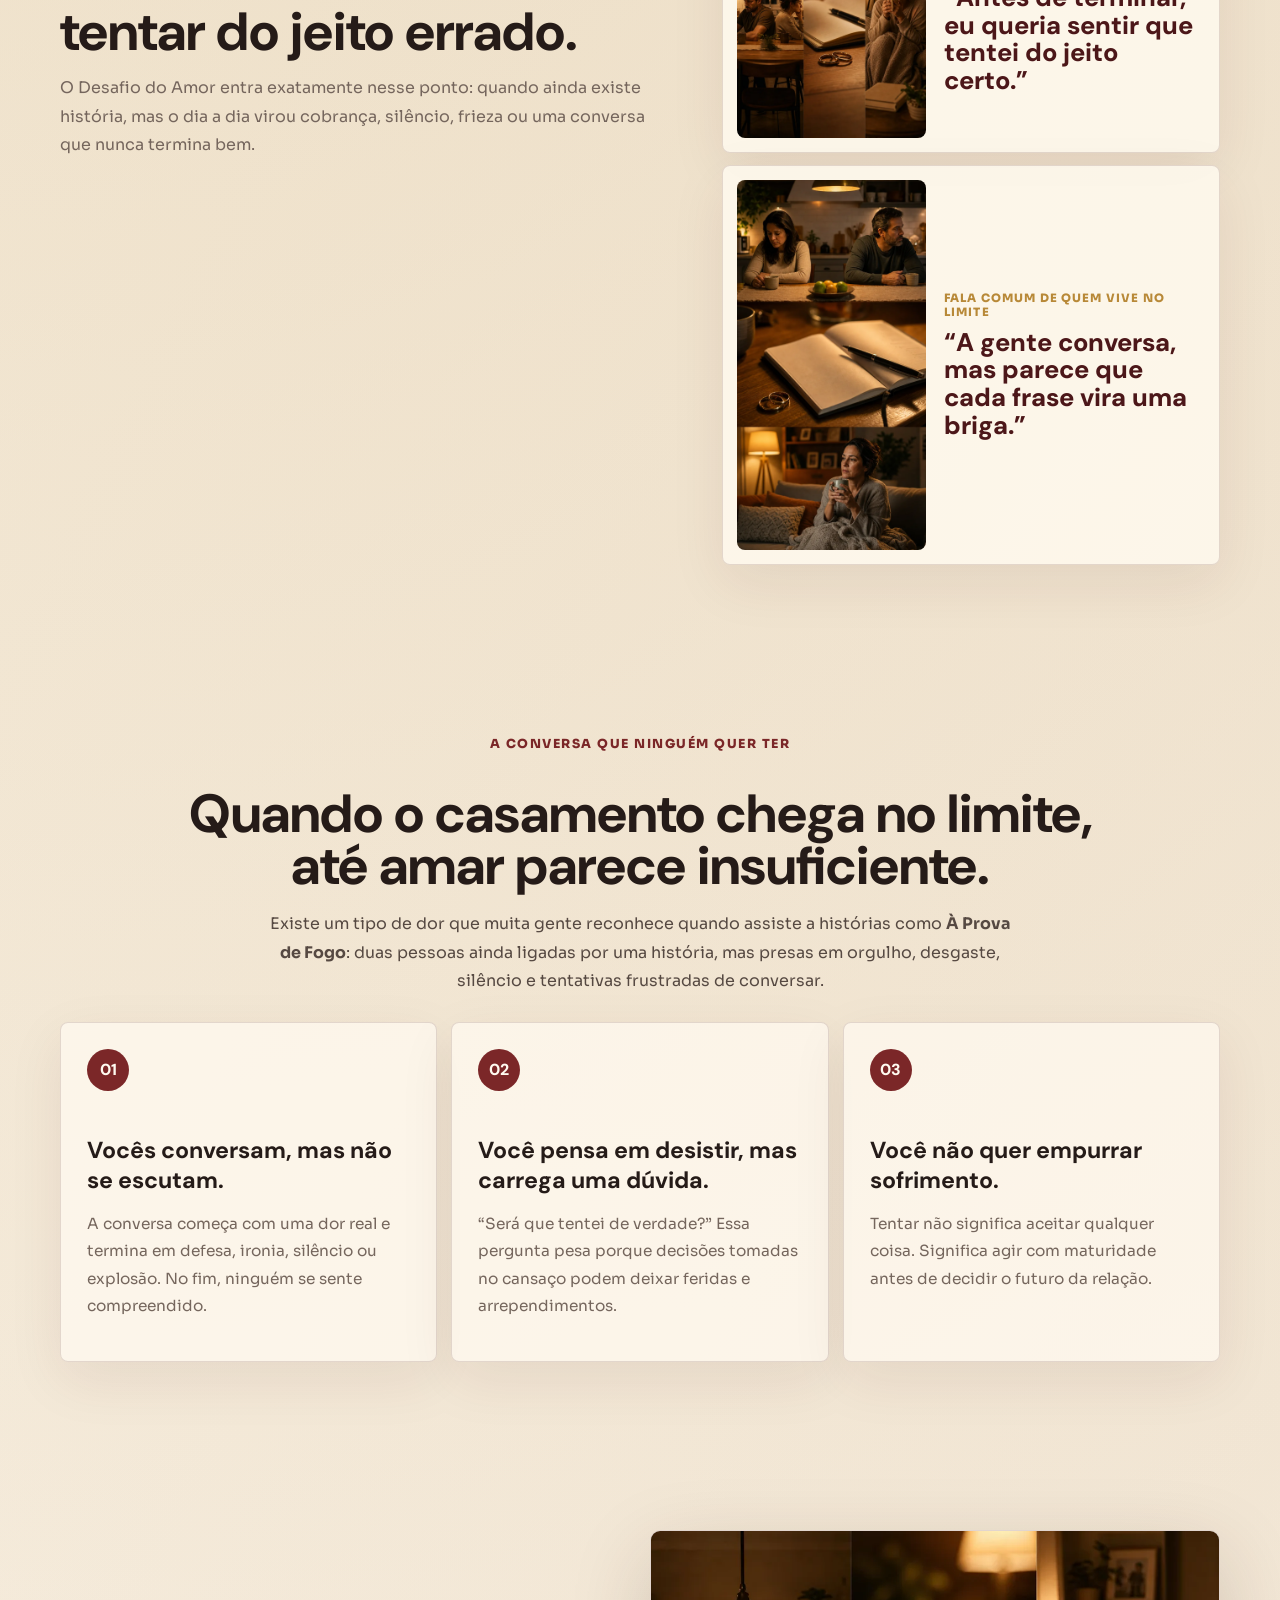
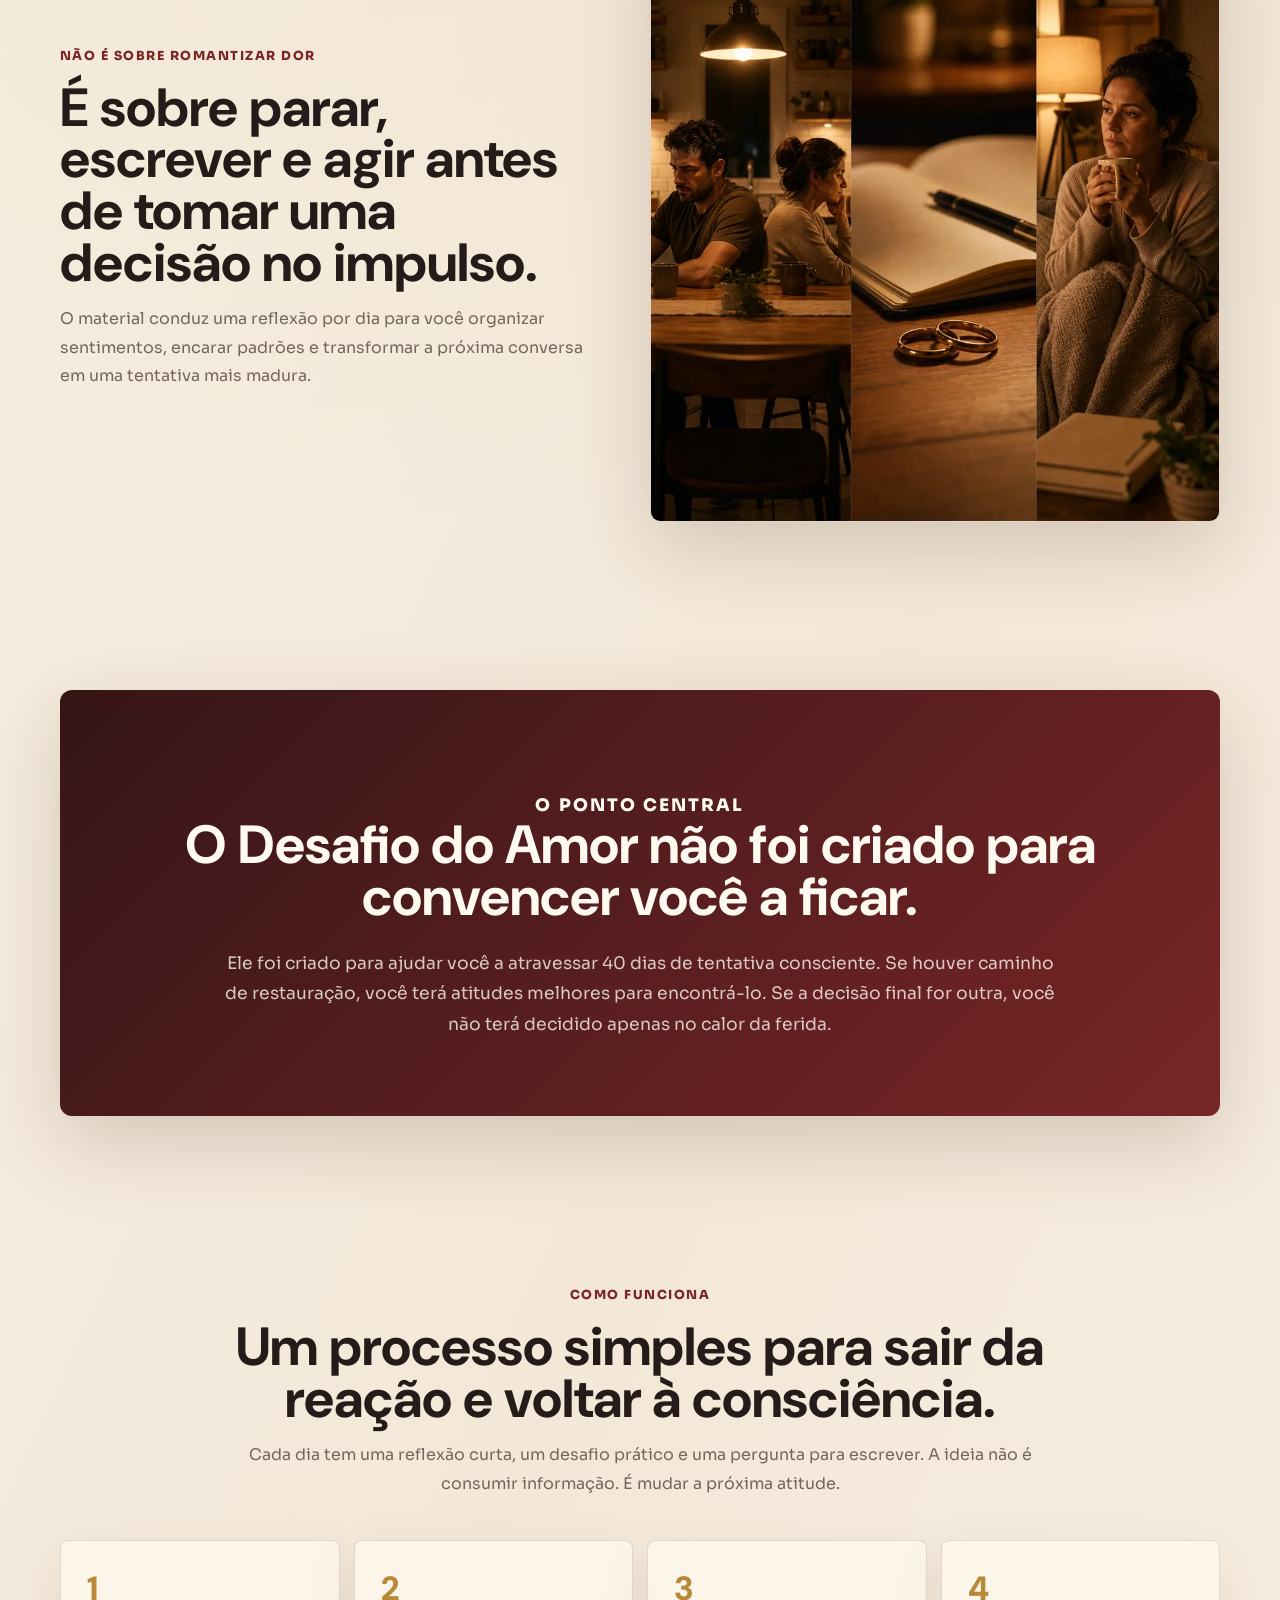
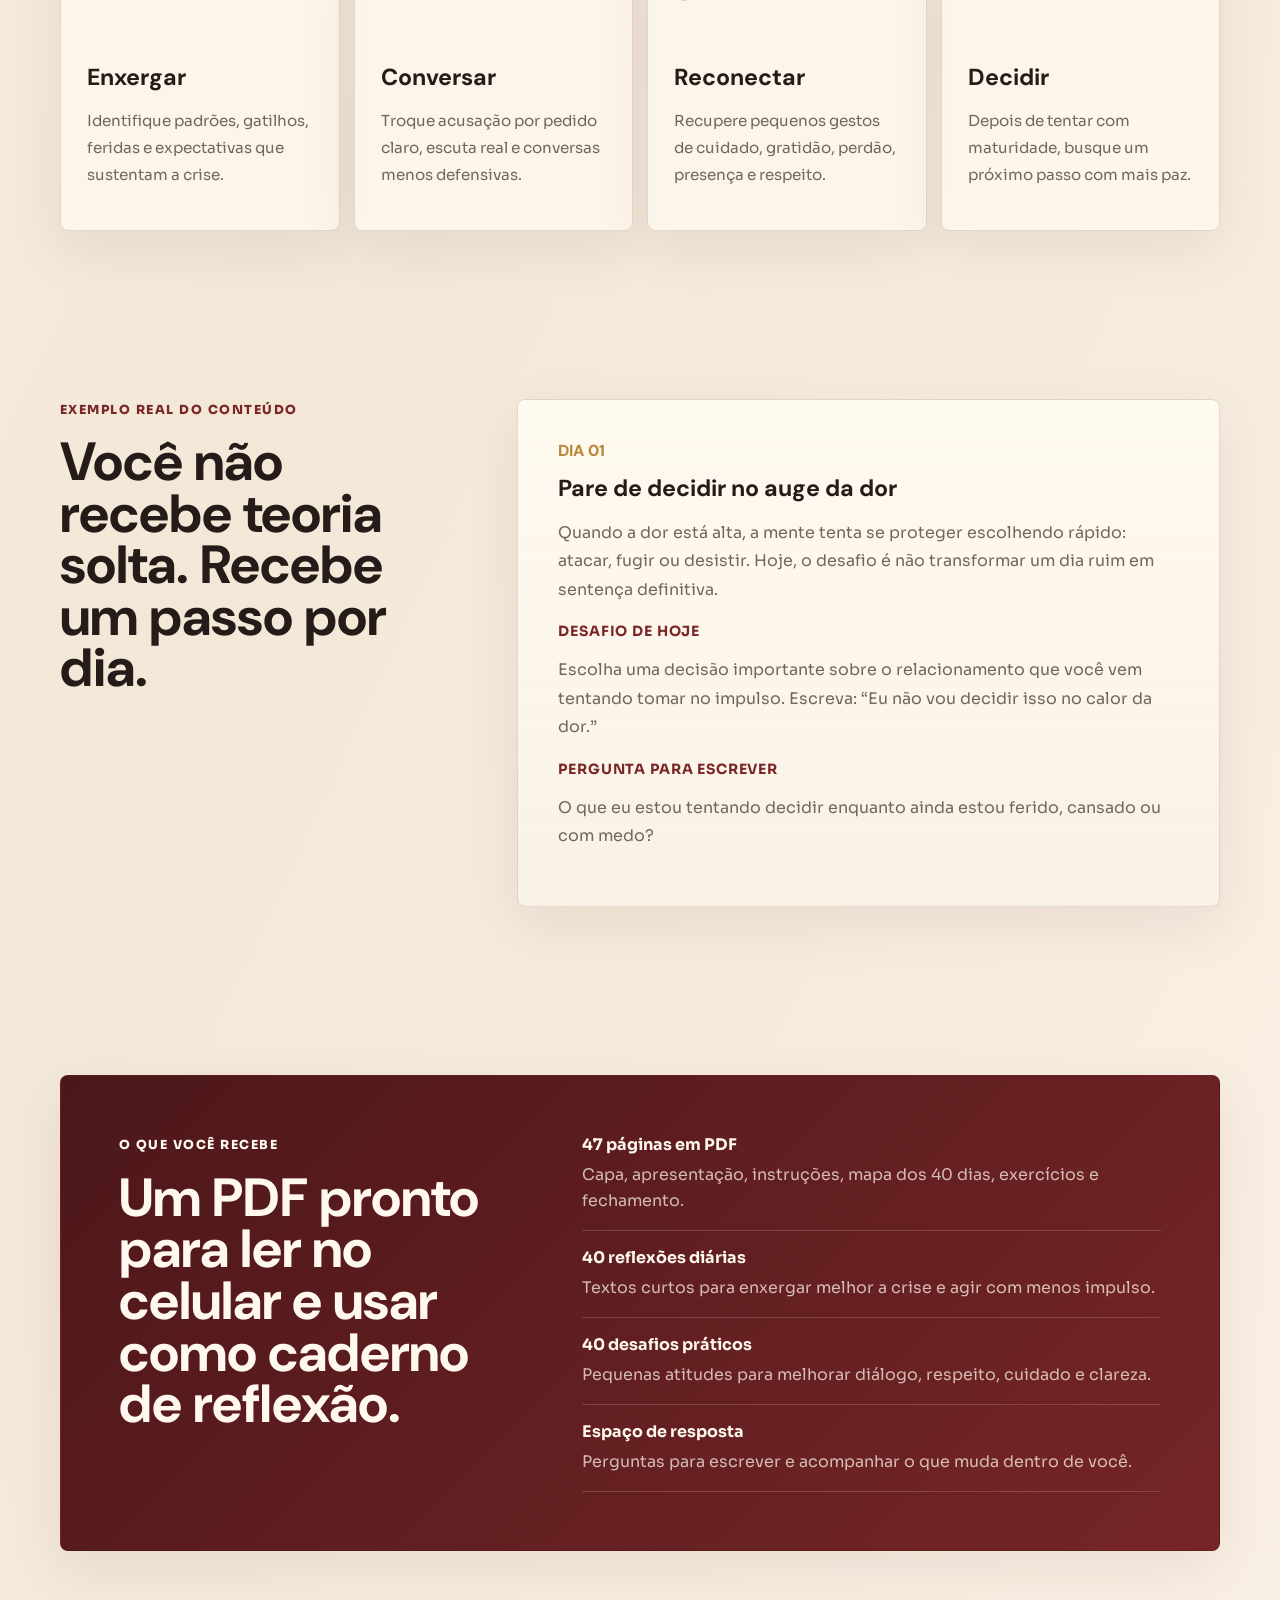
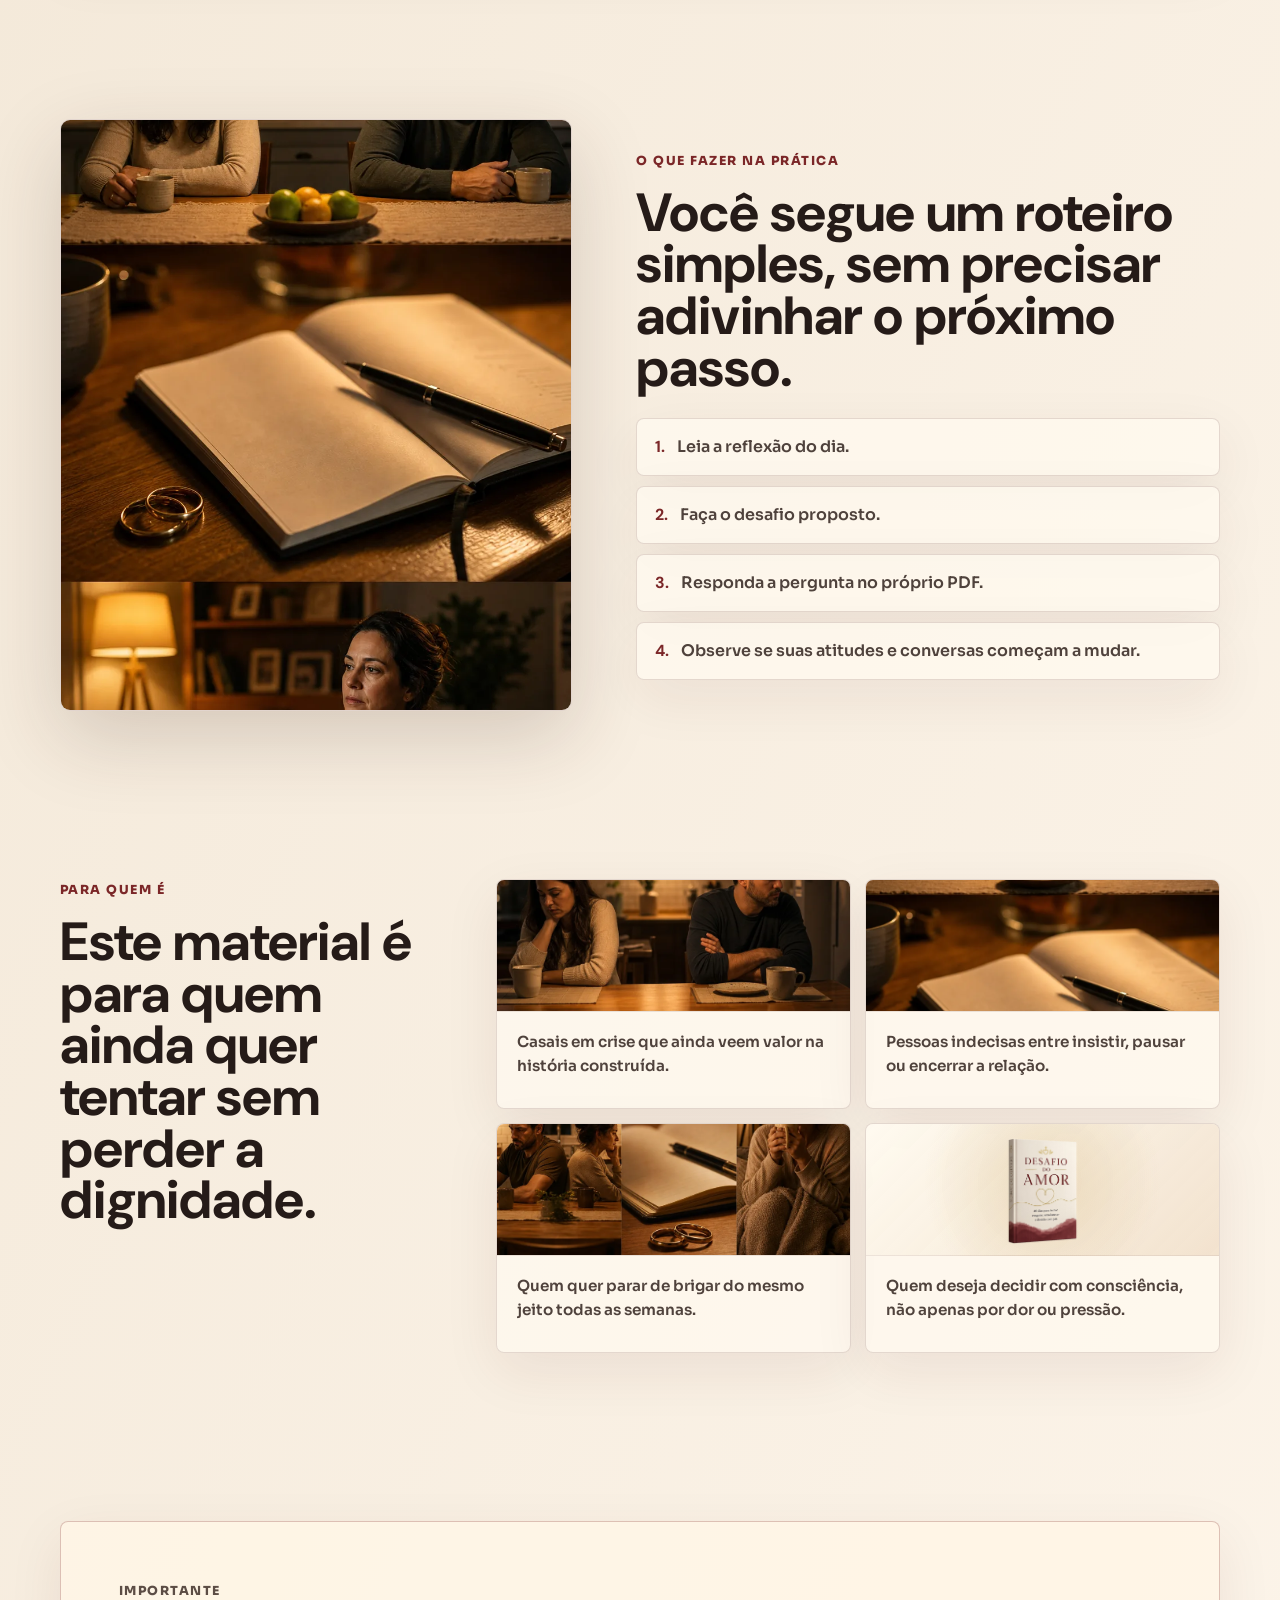
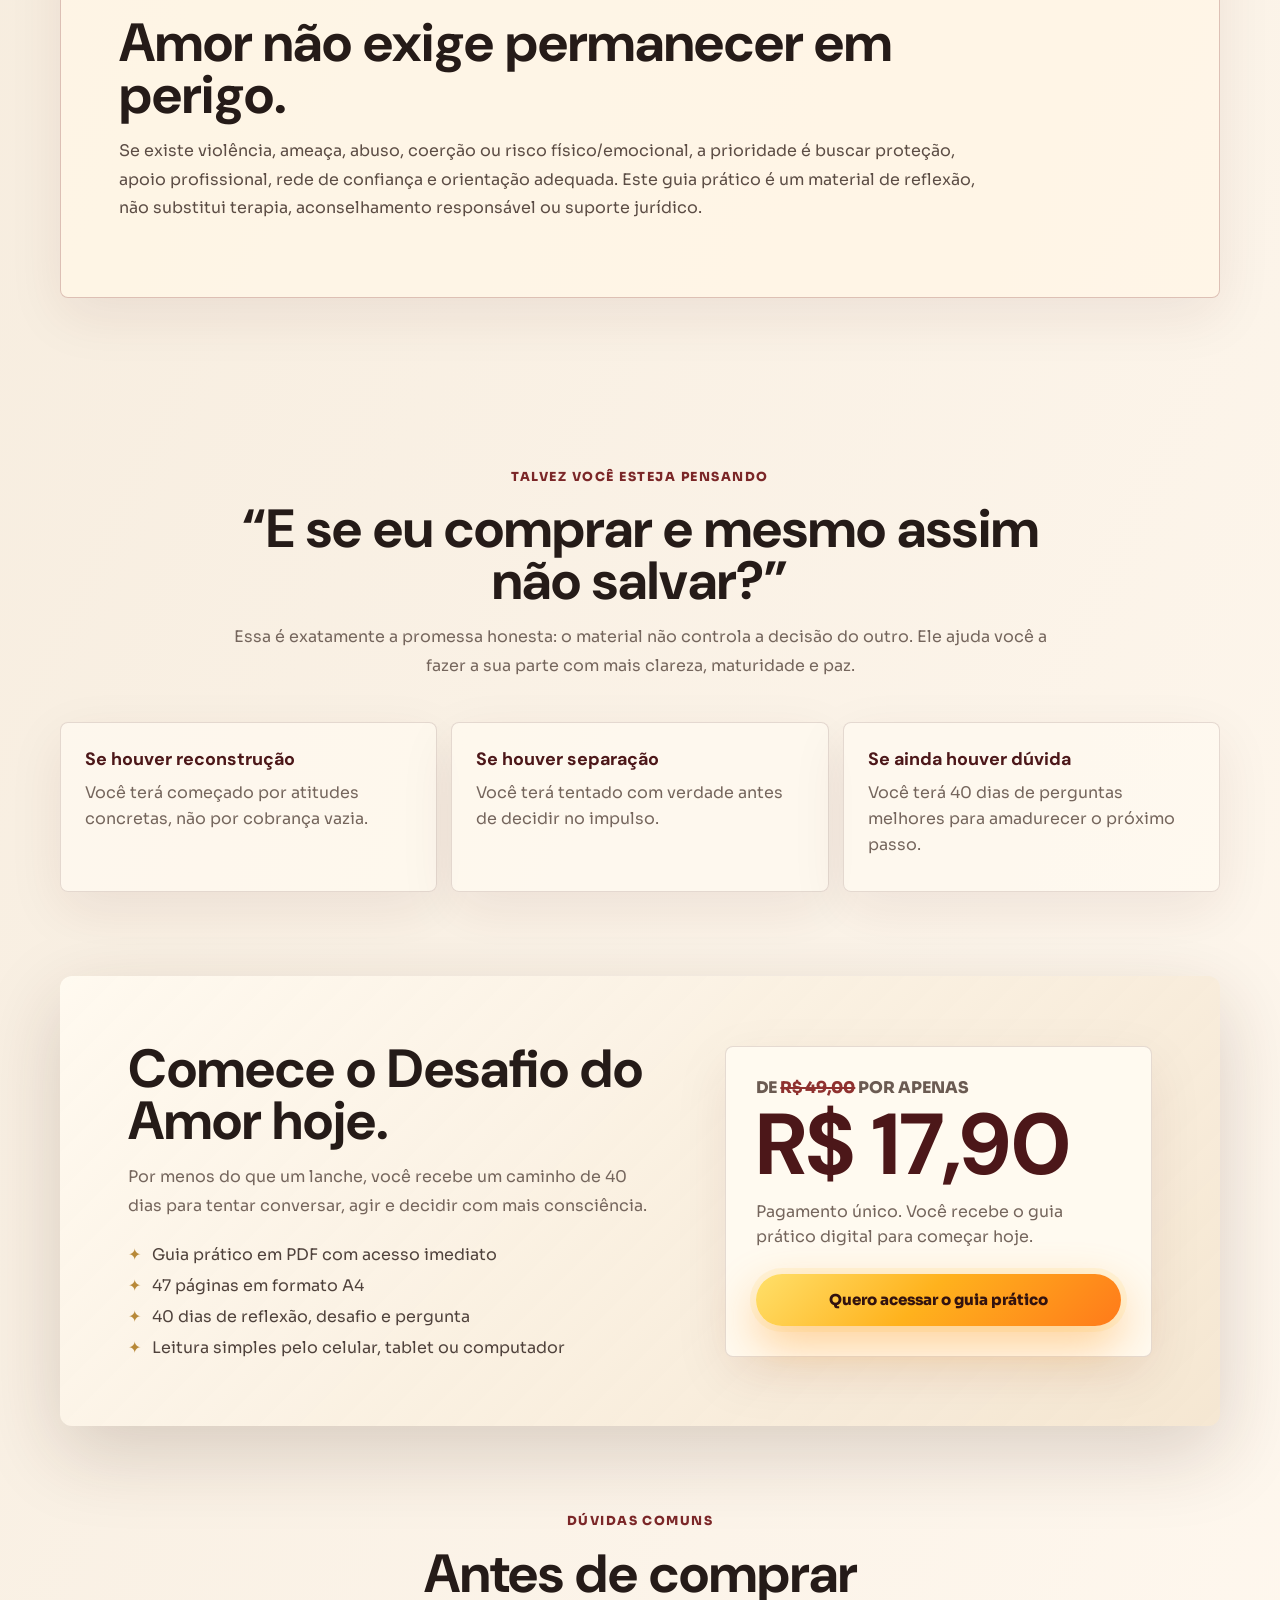
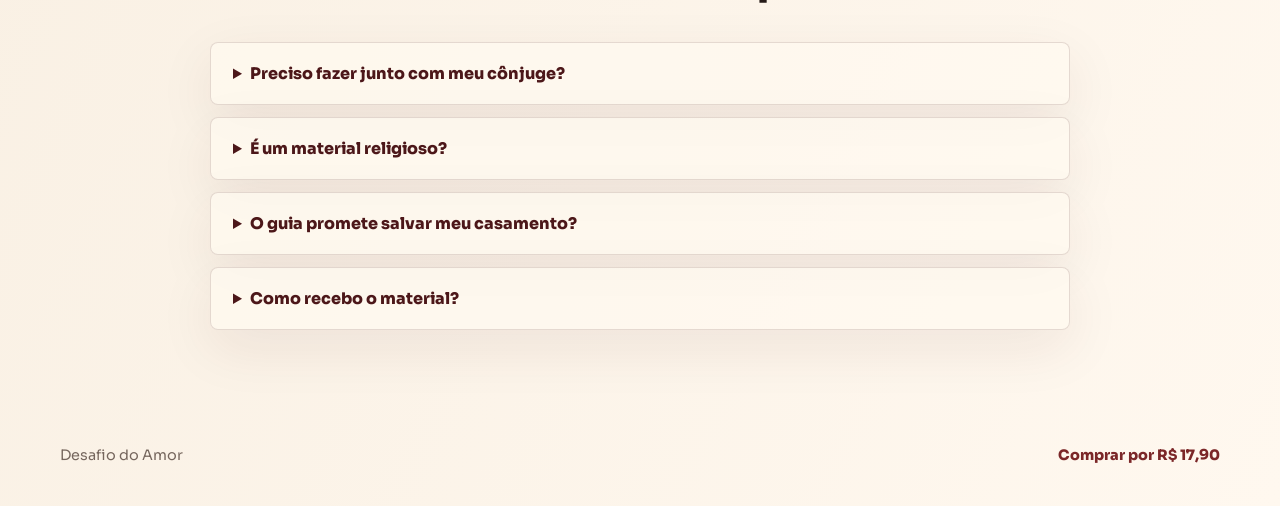
==== commit 0d577c1c: "Update Desafio do Amor hero badge copy" ====
--- a/guia-desafio-do-amor/index.html
+++ b/guia-desafio-do-amor/index.html
@@ -83,7 +83,7 @@
             </div>
           </div>
           <div class="trust-row" aria-label="Benefícios principais">
-            <span>Guia imediato</span>
+            <span>Guia em PDF</span>
             <span>Exercícios práticos</span>
           </div>
         </div>
